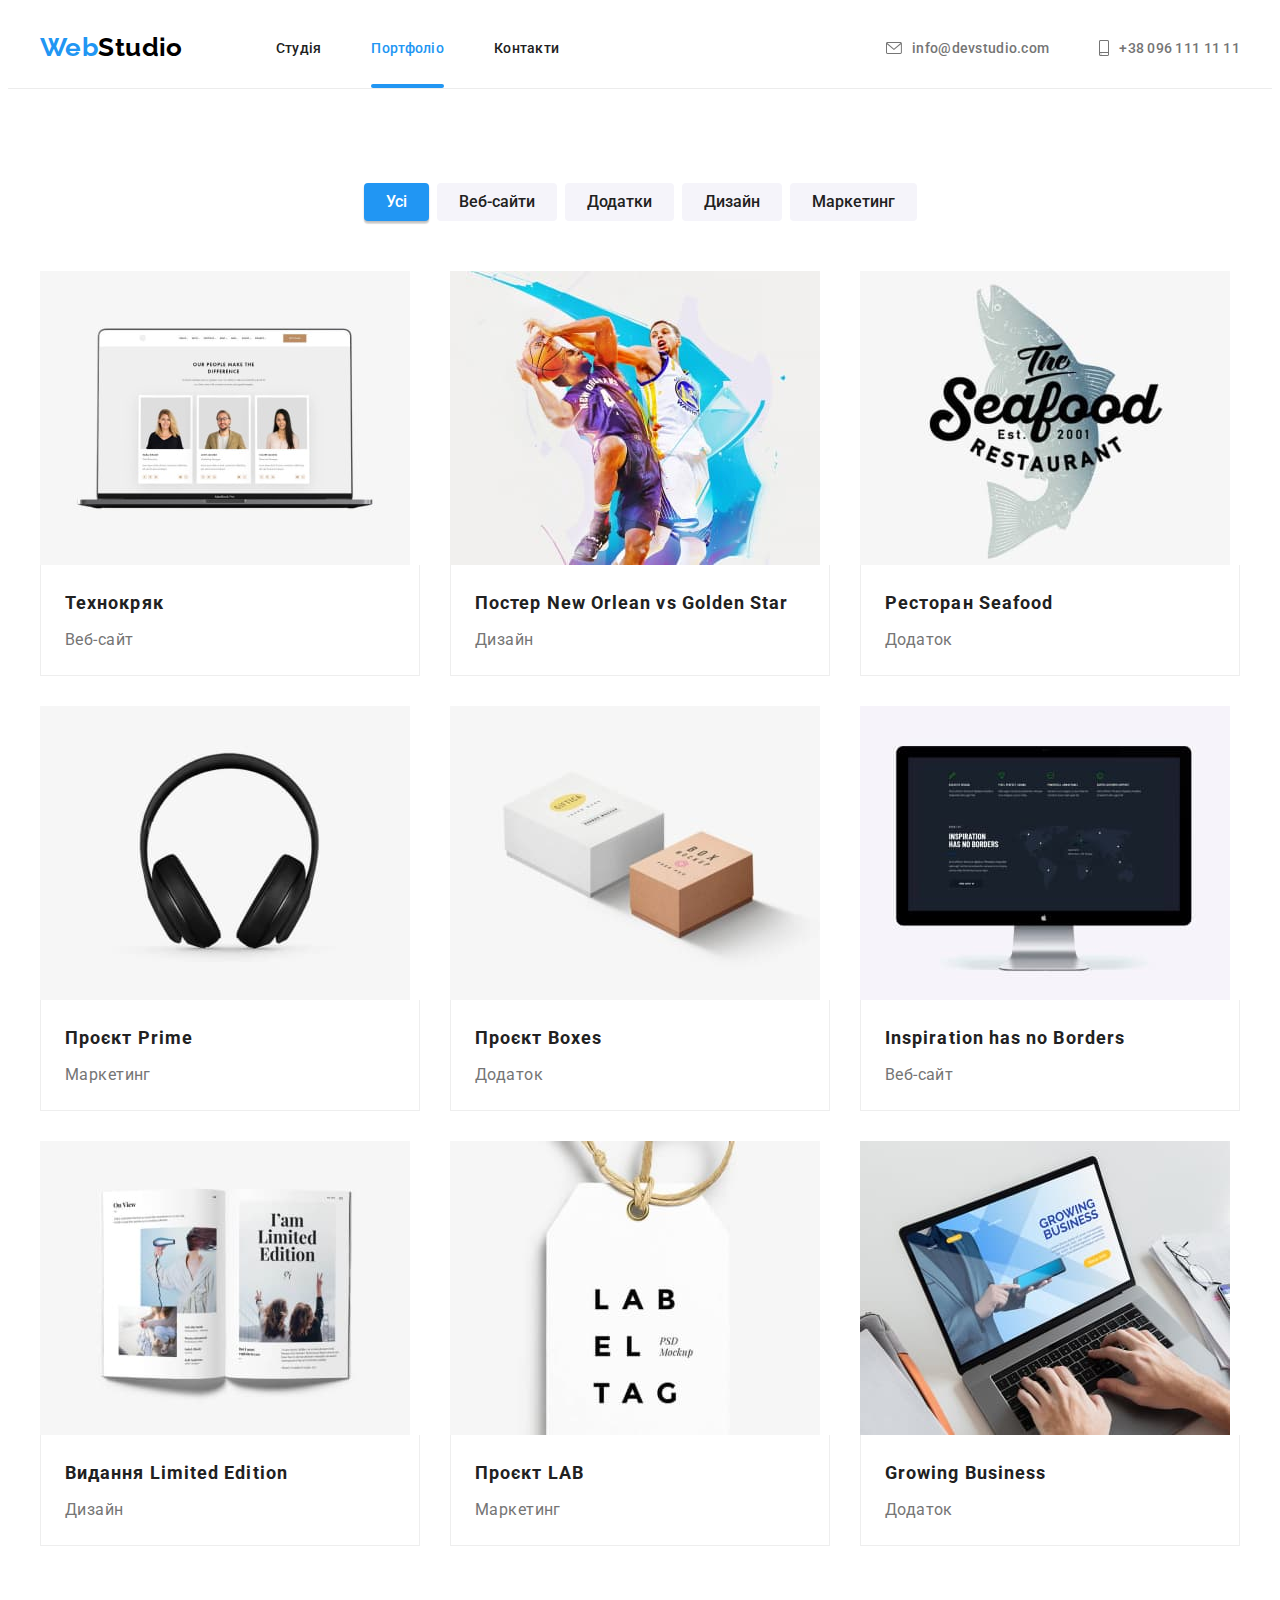
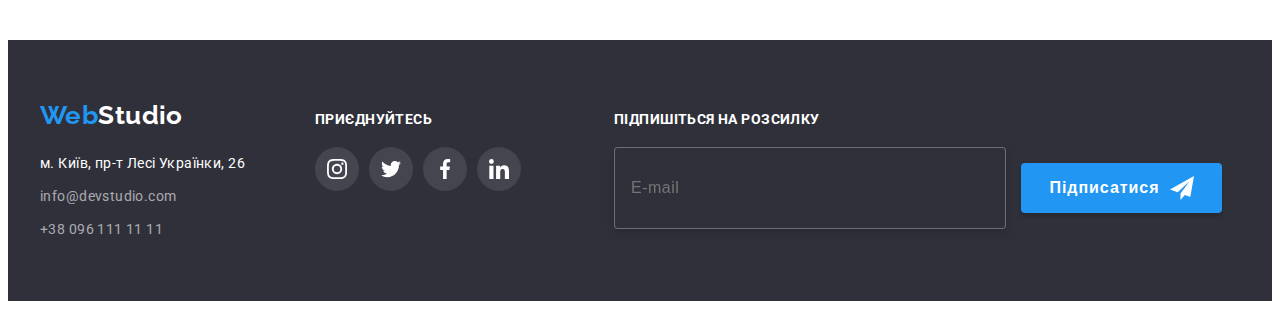
==== portfolio.html @ dcdd9ade "Initial commit" ====
<!DOCTYPE html>
<html lang="uk">
  <head>
    <meta charset="UTF-8" />
    <meta http-equiv="X-UA-Compatible" content="IE=edge" />
    <meta name="viewport" content="width=device-width, initial-scale=1.0" />
    <title>Портфоліо</title>
    <link rel="preconnect" href="https://fonts.googleapis.com" />
    <link rel="preconnect" href="https://fonts.gstatic.com" crossorigin />
    <link
      href="https://fonts.googleapis.com/css2?family=Raleway:wght@700&family=Roboto:wght@400;500;700;900&display=swap"
      rel="stylesheet"
    />
    <link
      rel="stylesheet"
      href="https://cdnjs.cloudflare.com/ajax/libs/modern-normalize/1.1.0/modern-normalize.min.css"
      integrity="sha512-wpPYUAdjBVSE4KJnH1VR1HeZfpl1ub8YT/NKx4PuQ5NmX2tKuGu6U/JRp5y+Y8XG2tV+wKQpNHVUX03MfMFn9Q=="
      crossorigin="anonymous"
      referrerpolicy="no-referrer"
    />
    <link rel="stylesheet" href="./css/styles.css" />
  </head>
  <body>
    <!-- Header -->
    <header class="header">
      <div class="container header-container">
        <nav class="header-nav">
          <a class="logo head-logo link" href="./index.html"
            >Web<span class="logo-part">Studio</span></a
          >
          <ul class="header-nav-list list">
            <li class="header-nav-item">
              <a class="header-nav-link link" href="./index.html">Студія</a>
            </li>
            <li class="header-nav-item">
              <a class="header-nav-link current link" href="./portfolio.html">Портфоліо</a>
            </li>
            <li class="header-nav-item">
              <a class="header-nav-link link" href="./index.html">Контакти</a>
            </li>
          </ul>
        </nav>
        <div class="header-tel">
          <ul class="header-contacts list">
            <li class="header-contacts-item">
              <a class="contact-link link" href="mailto:info@devstudio.com">
                <svg class="header-icon" width="16" height="12">
                  <use href="./images/icons.svg#icon-mail-head"></use>
                </svg>
                info@devstudio.com
              </a>
            </li>
            <li class="header-contacts-item">
              <a class="contact-link link" href="tel:+380961111111">
                <svg class="header-icon" width="10" height="16">
                  <use href="./images/icons.svg#icon-smartphone-head"></use>
                </svg>
                +38 096 111 11 11</a
              >
            </li>
          </ul>
        </div>
      </div>
    </header>
    <!-- MAIN -->
    <main>
      <section class="portfolio section">
        <div class="container">
          <h1 class="visually-hidden">Наші проекти</h1>
          <ul class="portfolio-navi-list list">
            <li class="portfolio-filter-item">
              <button class="portfolio-btn active" type="button">Усі</button>
            </li>
            <li class="portfolio-filter-item">
              <button class="portfolio-btn" type="button">Веб-сайти</button>
            </li>
            <li class="portfolio-filter-item">
              <button class="portfolio-btn" type="button">Додатки</button>
            </li>
            <li class="portfolio-filter-item">
              <button class="portfolio-btn" type="button">Дизайн</button>
            </li>
            <li class="portfolio-filter-item">
              <button class="portfolio-btn" type="button">Маркетинг</button>
            </li>
          </ul>

          <!-- our-projects -->
          <ul class="portfolio-hero-list list">
            <li class="portfolio-item">
              <a class="portfolio-link link" href="">
                <div class="portfolio-overlay">
                  <img src="./images/portfolio1.jpg" alt="Веб-сайт" width="370" height="295" />
                  <p class="portfolio-overlay-text">
                    Ресурс пропонує комплексні пропозиції з різним рівнем функціоналу та сервісів.
                    Все це дозволить відвідувачу отримати вичерпні відомості про компанію чи
                    приватну особу.
                  </p>
                </div>
                <div class="portfolio-item-box">
                  <h2 class="portfolio-title">Технокряк</h2>
                  <p class="portfolio-text">Веб-сайт</p>
                </div>
              </a>
            </li>
            <li class="portfolio-item">
              <a class="portfolio-link link" href="">
                 <div class="portfolio-overlay">
                <img src="./images/portfolio2.jpg" alt="постер" width="370" height="295" />
                <p class="portfolio-overlay-text">
                  Ресурс пропонує комплексні пропозиції з різним рівнем функціоналу та сервісів. Все
                  це дозволить відвідувачу отримати вичерпні відомості про компанію чи приватну
                  особу.
                </p>
                </div>
                <div class="portfolio-item-box">
                  <h2 class="portfolio-title">Постер New Orlean vs Golden Star</h2>
                  <p class="portfolio-text">Дизайн</p>
                </div>
              </a>
            </li>
            <li class="portfolio-item">
              <a class="portfolio-link link" href="">
                 <div class="portfolio-overlay">
                <img
                  src="./images/portfolio3.jpg"
                  alt="логотип-ресторану"
                  width="370"
                  height="295"
                />
                <p class="portfolio-overlay-text">
                  Ресурс пропонує комплексні пропозиції з різним рівнем функціоналу та сервісів. Все
                  це дозволить відвідувачу отримати вичерпні відомості про компанію чи приватну
                  особу.
                </p>
                </div>
                <div class="portfolio-item-box">
                  <h2 class="portfolio-title">Ресторан Seafood</h2>
                  <p class="portfolio-text">Додаток</p>
                </div>
              </a>
            </li>
            <li class="portfolio-item">
              <a class="portfolio-link link" href="">
                 <div class="portfolio-overlay">
                <img src="./images/portfolio4.jpg" alt="навушники" width="370" height="295" />
                <p class="portfolio-overlay-text">
                  Ресурс пропонує комплексні пропозиції з різним рівнем функціоналу та сервісів. Все
                  це дозволить відвідувачу отримати вичерпні відомості про компанію чи приватну
                  особу.
                </p>
                </div>
                <div class="portfolio-item-box">
                  <h2 class="portfolio-title">Проєкт Prime</h2>
                  <p class="portfolio-text">Маркетинг</p>
                </div>
              </a>
            </li>
            <li class="portfolio-item">
              <a class="portfolio-link link" href="">
                 <div class="portfolio-overlay">
                <img src="./images/portfolio5.jpg" alt="коробки" width="370" height="295" />
                <p class="portfolio-overlay-text">
                  Ресурс пропонує комплексні пропозиції з різним рівнем функціоналу та сервісів. Все
                  це дозволить відвідувачу отримати вичерпні відомості про компанію чи приватну
                  особу.
                </p>
                </div>
                <div class="portfolio-item-box">
                  <h2 class="portfolio-title">Проєкт Boxes</h2>
                  <p class="portfolio-text">Додаток</p>
                </div>
              </a>
            </li>
            <li class="portfolio-item">
              <a class="portfolio-link link" href="">
                 <div class="portfolio-overlay">
                <img src="./images/portfolio6.jpg" alt="монітор" width="370" height="295" />
                <p class="portfolio-overlay-text">
                  Ресурс пропонує комплексні пропозиції з різним рівнем функціоналу та сервісів. Все
                  це дозволить відвідувачу отримати вичерпні відомості про компанію чи приватну
                  особу.
                </p>
                </div>
                <div class="portfolio-item-box">
                  <h2 class="portfolio-title">Inspiration has no Borders</h2>
                  <p class="portfolio-text">Веб-сайт</p>
                </div>
              </a>
            </li>
            <li class="portfolio-item">
              <a class="portfolio-link link" href="">
                 <div class="portfolio-overlay">
                <img src="./images/portfolio7.jpg" alt="книга" width="370" height="295" />
                <p class="portfolio-overlay-text">
                  Ресурс пропонує комплексні пропозиції з різним рівнем функціоналу та сервісів. Все
                  це дозволить відвідувачу отримати вичерпні відомості про компанію чи приватну
                  особу.
                </p>
                </div>
                <div class="portfolio-item-box">
                  <h2 class="portfolio-title">Видання Limited Edition</h2>
                  <p class="portfolio-text">Дизайн</p>
                </div>
              </a>
            </li>
            <li class="portfolio-item">
              <a class="portfolio-link link" href="">
                 <div class="portfolio-overlay">
                <img src="./images/portfolio8.jpg" alt="бірка" width="370" height="295" />
                <p class="portfolio-overlay-text">
                  Ресурс пропонує комплексні пропозиції з різним рівнем функціоналу та сервісів. Все
                  це дозволить відвідувачу отримати вичерпні відомості про компанію чи приватну
                  особу.
                </p>
                </div>
                <div class="portfolio-item-box">
                  <h2 class="portfolio-title">Проєкт LAB</h2>
                  <p class="portfolio-text">Маркетинг</p>
                </div>
              </a>
            </li>
            <li class="portfolio-item">
              <a class="portfolio-link link" href="">
                 <div class="portfolio-overlay">
                <img src="./images/portfolio9.jpg" alt="ноутбук" width="370" height="295" />
                <p class="portfolio-overlay-text">
                  Ресурс пропонує комплексні пропозиції з різним рівнем функціоналу та сервісів. Все
                  це дозволить відвідувачу отримати вичерпні відомості про компанію чи приватну
                  особу.
                </p>
                </div>
                <div class="portfolio-item-box">
                  <h2 class="portfolio-title">Growing Business</h2>
                  <p class="portfolio-text">Додаток</p>
                </div>
              </a>
            </li>
          </ul>
        </div>
      </section>
    </main>

    <!-- footer -->
    <footer class="footer">
      <div class="container">
        <div class="conti">
          <div class="footer-contacts-box">
            <a class="logo footer-logo link" href="./index.html"
              >Web<span class="footer-logo-part">Studio</span></a
            >
            <address class="contacts-address">м. Київ, пр-т Лесі Українки, 26</address>
            <ul class="footer-contats-list list">
              <li>
                <a class="footer-contacts-link link" href="mailto:info@devstudio.com"
                  >info@devstudio.com</a
                >
              </li>
              <li>
                <a class="footer-contacts-link link" href="tel:+380961111111">+38 096 111 11 11</a>
              </li>
            </ul>
          </div>
          <div class="footer-social">
            <p class="footer-text">приєднуйтесь</p>
            <ul class="footer-soc-list list">
              <li>
                <a class="soc-link-item" href="">
                  <svg class="soc-link-icon" width="20" height="20">
                    <use href="./images/icons.svg#icon-instagram"></use>
                  </svg>
                </a>
              </li>
              <li>
                <a class="soc-link-item" href="">
                  <svg class="soc-link-icon" width="20" height="20">
                    <use href="./images/icons.svg#icon-twitter"></use>
                  </svg>
                </a>
              </li>
              <li>
                <a class="soc-link-item" href="">
                  <svg class="soc-link-icon" width="20" height="20">
                    <use href="./images/icons.svg#icon-facebook"></use>
                  </svg>
                </a>
              </li>
              <li>
                <a class="soc-link-item" href="">
                  <svg class="soc-link-icon" width="20" height="20">
                    <use href="./images/icons.svg#icon-linkedin"></use>
                  </svg>
                </a>
              </li>
            </ul>
          </div>
           <div>
            <form>
              <p class="footer-input-text">Підпишіться на розсилку</p>
              <label>
                <input type="email" name="email" placeholder="E-mail" class="footer-input" />
              </label>

              <button type="submit" class="footer-input-button">
                Підписатися
                <svg class="footer-icon-btn" width="24" height="24">
                  <use href="./images/icons.svg#icon-send"></use>
                </svg>
              </button>
            </form>
          </div>
        </div>
      </div>
    </footer>
  </body>
</html>
---- css/styles.css ----
:root {
  --accent-color: #2196f3;
  --primary-text-color: #212121;
  --secondary-text-color: #757575;
  --hero-footer-color: #2f303a;
  --background-text-color: #ffffff;
  --svg-primary-color: #afb1b8;
  --background-section-color: #f5f5f5;
  --transition-duration: 250ms;
  --transition-timing-function: cubic-bezier(0.4, 0, 0.2, 1);
}

p,
h1,
h2,
h3 {
  margin: 0;
}

ul {
  margin: 0;
  padding: 0;
}

body {
  font-family: 'Roboto', sans-serif;
  font-size: 14px;
  color: var(--primary-text-color);
  background-color: var(--background-text-color);
  letter-spacing: 0.03em;
}

.link {
  text-decoration: none;
}
.list {
  list-style: none;
}

.container {
  width: 1200px;
  padding-left: 15px;
  padding-right: 15px;
  margin: 0 auto;
}

img {
  display: block;
  max-width: 100%;
  height: auto;
}

.visually-hidden {
  position: absolute;
  white-space: nowrap;
  width: 1px;
  height: 1px;
  overflow: hidden;
  border: 0;
  padding: 0;
  clip: rect(0 0 0 0);
  clip-path: inset(50%);
  margin: -1px;
}

.section {
  padding: 94px 0;
}

/* -----------------------------------HEADER------------------ */

.logo {
  font-family: 'Raleway';
  font-style: normal;
  font-weight: 700;
  font-size: 26px;
  line-height: calc(31 / 26);
  display: inline-block;
}

.head-logo {
  color: var(--accent-color);
  margin-right: 93px;
  padding-top: 24px;
  padding-bottom: 25px;
  display: inline-block;
}

.logo-part {
  color: #000000;
}

.header {
  border-bottom: 1px solid #ececec;
  height: 80px;
}

.header-container,
.header-nav {
  display: flex;
  align-items: center;
}

.header-nav-list {
  display: flex;
}

.header-nav-item:not(:last-child) {
  margin-right: 50px;
}

.header-nav-link {
  font-weight: 500;
  line-height: calc(16 / 14);
  letter-spacing: 0.02em;
  color: var(--primary-text-color);
  display: inline-block;
  padding-top: 32px;
  padding-bottom: 32px;
  position: relative;
  transition: color var(--transition-duration) var(--transition-timing-function);
}

.header-nav-link:hover,
.header-nav-link:focus {
  color: var(--accent-color);
}

.header-nav-link.current {
  color: var(--accent-color);
}

.header-nav-link::after {
  content: '';
  display: block;
  width: 100%;
  height: 4px;
  background: #2196f3;
  border-radius: 2px;
  left: 0;
  bottom: 0;
  position: absolute;
  opacity: 0;
}

.header-nav-link:hover::after,
.header-nav-link:focus::after {
  content: '';
  width: 100%;
  height: 4px;
  background-color: var(--accent-color);
  border-radius: 2px;
  left: 0;
  bottom: 0;
  position: absolute;
}

.header-nav-link.current::after {
  opacity: 1;
}

.header-tel {
  margin-left: auto;
}

.header-contacts {
  display: flex;
  gap: 50px;
}

.contact-link {
  font-weight: 500;
  line-height: calc(16 / 14);
  letter-spacing: 0.02em;
  color: var(--secondary-text-color);
  display: flex;
  align-items: center;
  padding-top: 32px;
  padding-bottom: 32px;
  transition: color var(--transition-duration) var(--transition-timing-function);
}

.contact-link:hover,
.contact-link:focus {
  color: var(--accent-color);
}

.header-icon {
  margin-right: 10px;
  fill: currentColor;
}

.header-icon:hover,
.header-icon:focus {
  fill: var(--accent-color);
}

/* -----------------MAIN-------------------------------------- */

.hero {
  background-color: var(--hero-footer-color);
  padding: 200px 0;
  text-align: center;
  max-width: 1600px;
  height: 600px;
  background-image: linear-gradient(rgba(47, 48, 58, 0.4), rgba(47, 48, 58, 0.4)),
    url(../images/hero.jpg);
  background-size: cover;
  background-position: center;
  background-repeat: no-repeat;
  margin: 0 auto;
}
.hero-title {
  font-weight: 900;
  font-size: 44px;
  line-height: calc(60 / 44);

  letter-spacing: 0.06em;
  text-transform: uppercase;
  color: var(--background-text-color);
  max-width: 696px;
  margin: 0 auto 30px;
}

.hero-btn {
  font-family: 'Roboto';
  font-style: normal;
  font-weight: 700;
  font-size: 16px;
  line-height: calc(30 / 16);
  letter-spacing: 0.06em;
  color: var(--background-text-color);
  background: var(--accent-color);
  cursor: pointer;
  margin: 0 auto;
  display: block;
  box-shadow: 0px 4px 4px rgba(0, 0, 0, 0.15);
  border-radius: 4px;
  min-width: 216px;
  height: 50px;
  border: none;
}

/* section 2 */
.values {
  border-color: var(--background-text-color);
}

.values-list {
  display: flex;
}

.values-item:not(:last-child) {
  margin-right: 30px;
}

.icon-container {
  width: 270px;
  height: 120px;
  background: #f5f4fa;
  border-radius: 4px;
  gap: 30px;
  margin-bottom: 30px;
  align-items: center;
  justify-content: center;
  display: flex;
}

.values-icon {
  align-items: center;
  justify-content: center;
}

.values-title {
  font-size: 14px;
  line-height: calc(16 / 14);
  text-transform: uppercase;
  margin-bottom: 10px;
}

.values-text {
  line-height: calc(24 / 14);
  color: var(--secondary-text-color);
  min-width: 270px;
}

/* what-we-do--------------- */
.gallery {
  padding-top: 0;
  background-color: var(--background-text-color);
}

.section-title {
  font-size: 36px;
  line-height: calc(42 / 36);
  margin-bottom: 50px;
  text-align: center;
}
.gallery-list {
  display: flex;
}

.gallery-item:not(:last-child) {
  margin-right: 30px;
}

.gallery-item {
  width: calc(100%-60px) / 3;
  position: relative;
}

.gallery-bottom-text {
  width: 370px;
  height: 70px;
  bottom: 0;
  left: 0;
  color: var(--background-text-color);
  line-height: calc(16 / 14);
  font-weight: 700;
  text-align: center;
  text-transform: uppercase;
  background-color: rgba(47, 48, 58, 0.8);
  padding-top: 27px;
  padding-bottom: 27px;
  position: absolute;
}

/* <!-- our team --> */
.team {
  background: #f5f4fa;
}

.team-list {
  display: flex;
}

.team-item:not(:last-child) {
  margin-right: 30px;
}

.team-item {
  width: calc((100%-90px) / 4);
  box-shadow: 0px 1px 3px rgba(0, 0, 0, 0.12), 0px 1px 1px rgba(0, 0, 0, 0.14),
    0px 2px 1px rgba(0, 0, 0, 0.2);

  border-radius: 0px 0px 4px 4px;
}

.team-section {
  padding: 30px 0;
  background: #ffffff;
  border-radius: 0px 0px 4px 4px;
  text-align: center;
}

.team-title-name {
  font-weight: 500;
  font-size: 16px;
  line-height: calc(19 / 16);
  margin-bottom: 10px;
}

.team-bottom-text {
  font-size: 16px;
  line-height: calc(19 / 16);
  color: var(--secondary-text-color);
  margin-bottom: 16px;
}

.team-soc-list {
  display: flex;
  justify-content: center;
  gap: 10px;
}

.team-soc-link {
  width: 44px;
  height: 44px;
  border-radius: 50%;
  background-color: var(--background-text-color);
  display: flex;
  align-items: center;
  justify-content: center;
  transition: background-color var(--transition-duration) var(--transition-timing-function),
  fill var(--transition-duration) var(--transition-timing-function);
  
}

.team-soc-icon {
  fill: var(--svg-primary-color);
  
}

.team-soc-link:hover,
.team-soc-link:focus {
  background-color: var(--accent-color);
}

.team-soc-link:hover .team-soc-icon,
.team-soc-link:focus .team-soc-icon {
  fill: var(--background-text-color);
}

/* постійні клієнти */

.customer {
  background-color: var(--background-text-color);
}

.customer-title {
  font-size: 36px;
  line-height: calc(42 / 36);
  text-align: center;
  color: var(--primary-text-color);
  margin-bottom: 50px;
}
.customer-list {
  display: flex;
  gap: 30px;
}

.customer-link {
  width: 170px;
  height: 92px;
  border: 1px solid var(--svg-primary-color);
  border-radius: 4px;
  display: flex;
  align-items: center;
  justify-content: center;
  transition: border-color var(--transition-duration) var(--transition-timing-function);
}

.customer-icon {
  fill: var(--svg-primary-color);
  height: 60px;
  transition: fill var(--transition-duration) var(--transition-timing-function);
}

.customer-link:hover,
.customer-link:focus {
  border-color: var(--accent-color);
}

.customer-link:hover .customer-icon,
.customer-link:focus .customer-icon {
  fill: var(--accent-color);
}

/* -----------------FOOTER-------------------------------------- */
.conti {
  display: flex;
  align-items: baseline;
}

.footer {
  background: var(--hero-footer-color);
  padding: 60px 0;
}

.footer-contacts-box {
  margin-right: 70px;
}

.footer-logo {
  display: inline-block;
  margin-bottom: 20px;
  color: var(--accent-color);
}

.footer-logo-part {
  color: var(--background-text-color);
}

.contacts-address {
  font-size: 14px;
  font-style: normal;
  line-height: calc(24 / 14);
  color: var(--background-text-color);
  margin-bottom: 9px;
}

.footer-contats-list li:not(:last-child) {
  margin-bottom: 9px;
}

.footer-contacts-link {
  line-height: calc(24 / 14);
  color: rgba(255, 255, 255, 0.6);
  transition: color var(--transition-duration) var(--transition-timing-function);
}

.footer-contacts-link:hover,
.footer-contacts-link:focus {
  color: var(--accent-color);
}

.footer-social {
  margin-right: 93px;
}

.footer-text {
  display: inline-block;
  font-weight: 700;
  font-size: 14px;
  line-height: calc(16 / 14);
  text-transform: uppercase;
  color: var(--background-text-color);
  margin-bottom: 20px;
  color: var(--background-text-color);
}

.footer-soc-list {
  display: flex;
  gap: 10px;
}

.soc-link-item {
  width: 44px;
  height: 44px;
  border-radius: 50%;
  background-color: rgba(255, 255, 255, 0.1);
  display: flex;
  align-items: center;
  justify-content: center;
  transition: background-color var(--transition-duration) var(--transition-timing-function);
}

.soc-link-icon {
  fill: var(--background-text-color);
}

.soc-link-item:hover,
.soc-link-item:focus {
  background-color: var(--accent-color);
}

.soc-link-item:hover .soc-link-icon,
.soc-link-item:focus .soc-link-icon {
  fill: var(--background-text-color);
}

.footer-input-text {
  font-weight: 700;
  line-height: calc(16 / 14);
  text-transform: uppercase;
  color: var(--background-text-color);
  margin-bottom: 20px;
}

.footer-input {
  border: 1px solid rgba(255, 255, 255, 0.3);
  border-radius: 4px;
  min-width: 358px;
  height: 50px;
  color: rgba(255, 255, 255, 0.6);
  background-color: #2f303a;
  font-weight: 400;
  font-size: 16px;
  line-height: 1.25;
  letter-spacing: 0.03em;
  filter: drop-shadow(0px 4px 4px rgba(0, 0, 0, 0.15));
  border-radius: 4px;
  outline: transparent;
  padding: 15px 16px; 
}

.footer-input-button {
  box-shadow: 0px 4px 4px rgba(0, 0, 0, 0.15);
  border-radius: 4px;
  border: none;
  display: block;
  background-color: var(--accent-color);
  color: var(--background-text-color);
  align-items: center;
  text-align: center;
  letter-spacing: 0.06em;
  font-weight: 700;
  font-size: 16px;
  line-height: 1.88;
  padding: 13px 28px;
  min-width: 200px;
  height: 50px;
  margin-left: 12px;
  display: inline-flex;
  justify-content: center;
  gap: 10px;
  cursor: pointer;
}
/* ________________________PORTFOLIO_________________________________ */

.portfolio-navi-list {
  display: flex;
  justify-content: center;
  gap: 8px;
  margin-bottom: 50px;
}

.portfolio-btn {
  font-family: 'Roboto';
  font-style: normal;
  font-weight: 500;
  font-size: 16px;
  line-height: calc(26 / 16);
  color: var(--primary-text-color);
  border-radius: 4px;
  border: transparent;
  padding: 6px 22px;
  background: #f5f4fa;
  cursor: pointer;
  transition: color var(--transition-duration) var(--transition-timing-function),
    background-color var(--transition-duration) var(--transition-timing-function),
    box-shadow var(--transition-duration) var(--transition-timing-function);
}

.portfolio-btn:hover,
.portfolio-btn:focus,
.portfolio-btn.active {
  color: var(--background-text-color);
  background-color: var(--accent-color);
  box-shadow: 0px 3px 1px rgba(0, 0, 0, 0.1), 0px 1px 2px rgba(0, 0, 0, 0.08),
    0px 2px 2px rgba(0, 0, 0, 0.12);
}

.portfolio-hero-list {
  display: flex;
  flex-wrap: wrap;
  gap: 30px;
}

.portfolio-item {
  width: calc((100% - 60px) / 3);
  transition: box-shadow var(--transition-duration) var(--transition-timing-function);
}

.portfolio-item:hover,
.portfolio-item:focus {
  box-shadow: 0px 1px 1px rgba(0, 0, 0, 0.12), 0px 4px 4px rgba(0, 0, 0, 0.06),
    1px 4px 6px rgba(0, 0, 0, 0.16);
}

.portfolio-item:last-child {
  margin-right: 0;
}

.portfolio-link {
  display: block;
}

.portfolio-link:hover .portfolio-overlay-text,
.portfolio-link:focus .portfolio-overlay-text {
  transform: translateY(0);
}

.portfolio-overlay {
  position: relative;
  overflow: hidden;
}

.portfolio-overlay-text {
  font-size: 18px;
  line-height: 1.56;
  color: var(--background-text-color);
  background-color: rgba(33, 150, 243, 0.9);
  padding: 63px 24px;
  position: absolute;
  top: 0;
  left: 0;
  height: 100%;
  transform: translateY(100%);
  transition: transform var(--transition-duration) var(--transition-timing-function);
  overflow: auto;
}

.portfolio-item-box {
  padding: 20px 24px;
  border: 1px solid #eeeeee;
  border-top: none;
}

.portfolio-title {
  font-size: 18px;
  line-height: calc(36 / 18);
  letter-spacing: 0.06em;
  color: var(--primary-text-color);
  margin-bottom: 4px;
}
.portfolio-text {
  font-size: 16px;
  line-height: calc(30 / 16);
  color: var(--secondary-text-color);
}

/* Modal */
.backdrop {
  position: fixed;
  top: 0;
  width: 100%;
  height: 100%;
  background-color: rgba(0, 0, 0, 0.2);
  transition: opacity var(--transition-duration) var(--transition-timing-function),
    visibility var(--transition-duration) var(--transition-timing-function);
}

.modal {
  width: 528px;
  min-height: 581px;
  background-color: var(--background-text-color);
  box-shadow: 0px 1px 3px rgba(0, 0, 0, 0.12), 0px 1px 1px rgba(0, 0, 0, 0.14),
    0px 2px 1px rgba(0, 0, 0, 0.2);
  border-radius: 4px;
  position: absolute;
  top: 50%;
  left: 50%;
  transform: translate(-50%, -50%);
  padding: 40px;
}


.modal-btn {
  width: 30px;
  height: 30px;
  border: 1px solid rgba(0, 0, 0, 0.1);
  background-color: var(--background-text-color);
  border-radius: 50%;
  position: absolute;
  top: 8px;
  right: 8px;
  display: flex;
  justify-content: center;
  align-items: center;
  cursor: pointer;
  transition: fill var(--transition-duration) var(--transition-timing-function);
}

.modal-btn:hover,
.modal-btn:focus {
  fill: var(--accent-color);
}

.is-hidden {
  opacity: 0;
  visibility: hidden;
  pointer-events: none;
}

.modal-title {
 text-align: center;
   font-size: 20px;
  line-height: calc(23 / 20);
  text-align: center;
  color: var(--primary-text-color);
  margin-bottom: 12px;
}

.modal-field {
  margin-bottom: 10px;
}
.modal-field:nth-child(4) {
  margin-bottom: 20px;
}

.label-name {
  font-weight: 400;
font-size: 12px;
line-height: calc(14/12);
letter-spacing: 0.01em;
color: var(--secondary-text-color);
margin-bottom: 5px;
display: inline-block;
}

.input-wrap {
  position: relative;
}

.modal-input {
  width: 100%;
  height: 40px;
  border: 1px solid rgba(33, 33, 33, 0.2);
border-radius: 4px;
display: inline-block;
outline: transparent;
cursor: pointer;
padding: 12px 12px 12px 42px;
transition: border-color var(--transition-duration) var(--transition-timing-function);
}

.modal-input:focus{
  border-color: var(--accent-color);
}

.modal-input:focus + .input-icon {
  fill: var(--accent-color);
}

.input-icon {
  position: absolute;
  top: 50%;
  transform: translateY(-50%);
  left: 15px;
  transition: fill var(--transition-duration) var(--transition-timing-function);
}

.form-comment {
  width: 100%;
  height: 120px;
  resize: none;
  border: 1px solid rgba(33, 33, 33, 0.2);
border-radius: 4px;
outline: transparent;
padding: 16px 12px;
cursor: pointer;
transition: border-color var(--transition-duration) var(--transition-timing-function);
}

.form-comment:focus {
  border-color: var(--accent-color);
}

.modal-checkbox {
  margin-bottom: 30px;
}

.checkbox-text {
line-height: 1.71;
align-items: center;
display: flex;
cursor: pointer;
padding-left: 12px;
}

.checkbox-text span {
  width: 16px;
  height: 15px;
  border: 2px solid #111319;
  border-radius: 2px;
  margin-right: 8px;
  display: flex;
  align-items: center;
  justify-content: center;
  fill: transparent;
transition: fill var(--transition-duration) var(--transition-timing-function),
background-color var(--transition-duration) var(--transition-timing-function);
}

.input-check:checked + .checkbox-text span {
  background-color: var(--accent-color);
  fill: var(--background-text-color);
  border-color: transparent;
}

.policy-text  { 
font-size: 14px;
line-height: 1.71;
color: var(--secondary-text-color);
margin-left: 8px;
}

.policy-link {
  font-size: 14px;
line-height: 1.71;
  color: var(--accent-color);

}

.modal-send-btn {
  border: none;
  background-color: var(--accent-color);
  box-shadow:  0px 4px 4px rgba(0, 0, 0, 0.15);
  border-radius: 4px;
  display: block;
  min-width: 200px;
  height: 50px;
  padding: 10px 52px;
  font-weight: 700;
  font-size: 16px;
  line-height: 1.88;
  align-items: center;
  text-align: center;
  letter-spacing: 0.06em;
  color: var(--background-text-color);
  margin: 0 auto;
  cursor: pointer;
  transition: background-color var(--transition-duration) var(--transition-timing-function);
} 

.modal-send-btn:hover, 
.modal-send-btn:focus {
background-color: #188CE8;
}
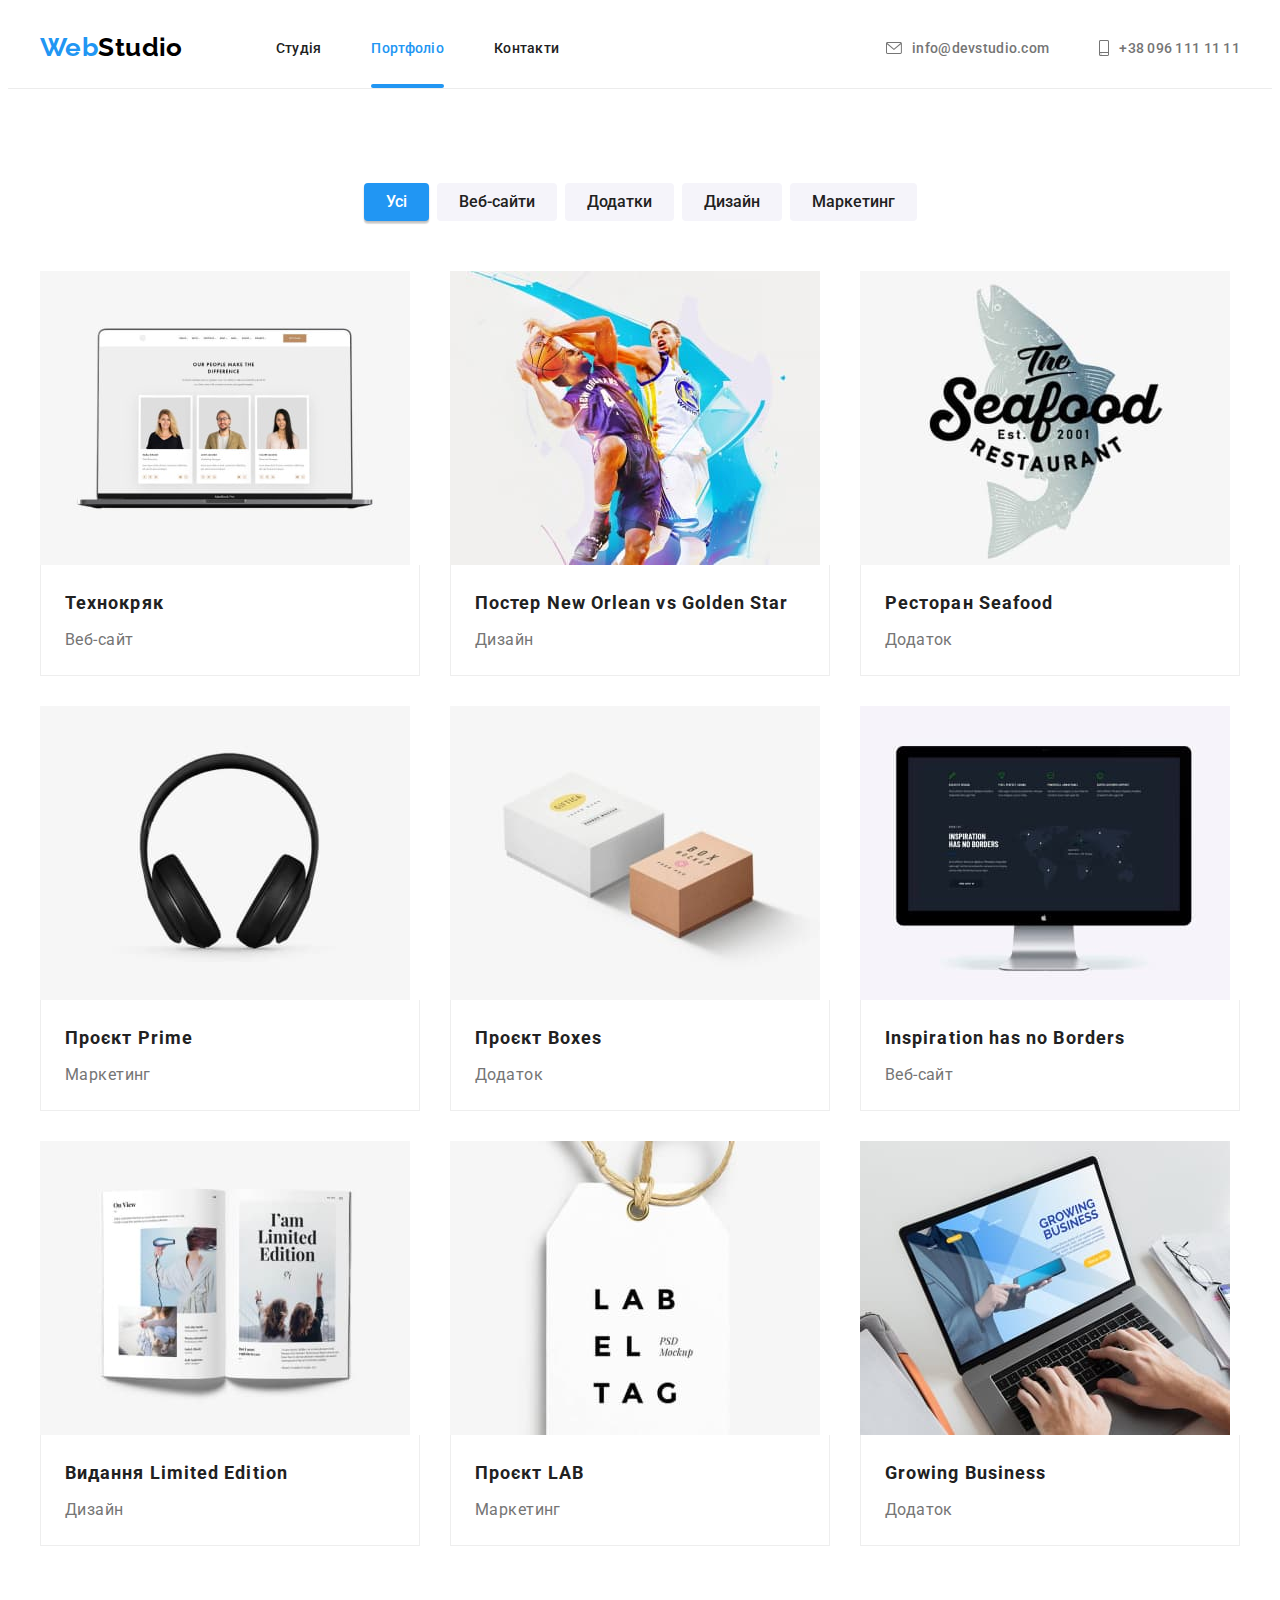
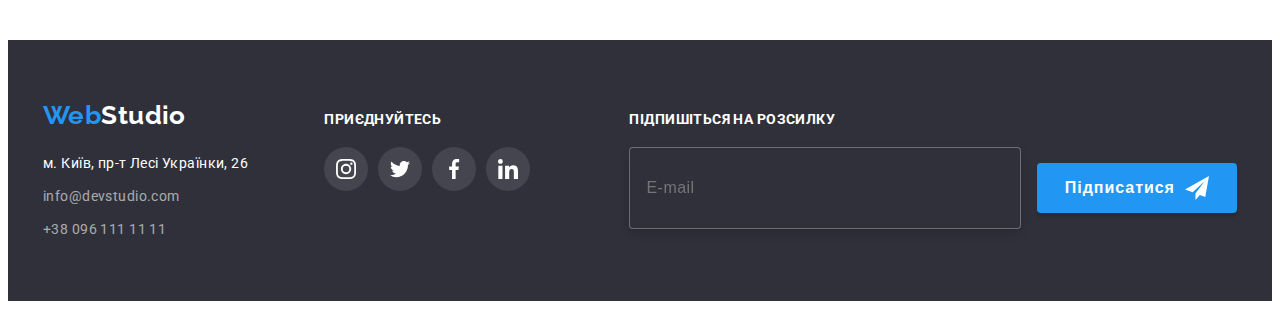
==== commit daefaaa6: "create sass" ====
--- a/portfolio.html
+++ b/portfolio.html
@@ -19,14 +19,15 @@
       referrerpolicy="no-referrer"
     />
     <link rel="stylesheet" href="./css/styles.css" />
+     <link rel="stylesheet" href="./css/main.min.css" />
   </head>
   <body>
     <!-- Header -->
     <header class="header">
       <div class="container header-container">
         <nav class="header-nav">
-          <a class="logo head-logo link" href="./index.html"
-            >Web<span class="logo-part">Studio</span></a
+          <a class="logo header-logo link" href="./index.html"
+            >Web<span class="header-logo-part">Studio</span></a
           >
           <ul class="header-nav-list list">
             <li class="header-nav-item">
@@ -43,7 +44,7 @@
         <div class="header-tel">
           <ul class="header-contacts list">
             <li class="header-contacts-item">
-              <a class="contact-link link" href="mailto:info@devstudio.com">
+              <a class="header-contact-link link" href="mailto:info@devstudio.com">
                 <svg class="header-icon" width="16" height="12">
                   <use href="./images/icons.svg#icon-mail-head"></use>
                 </svg>
@@ -51,7 +52,7 @@
               </a>
             </li>
             <li class="header-contacts-item">
-              <a class="contact-link link" href="tel:+380961111111">
+              <a class="header-contact-link link" href="tel:+380961111111">
                 <svg class="header-icon" width="10" height="16">
                   <use href="./images/icons.svg#icon-smartphone-head"></use>
                 </svg>
@@ -67,7 +68,7 @@
       <section class="portfolio section">
         <div class="container">
           <h1 class="visually-hidden">Наші проекти</h1>
-          <ul class="portfolio-navi-list list">
+          <ul class="portfolio-navigation-list list">
             <li class="portfolio-filter-item">
               <button class="portfolio-btn active" type="button">Усі</button>
             </li>
@@ -87,7 +88,7 @@
 
           <!-- our-projects -->
           <ul class="portfolio-hero-list list">
-            <li class="portfolio-item">
+            <li class="portfolio-hero-item">
               <a class="portfolio-link link" href="">
                 <div class="portfolio-overlay">
                   <img src="./images/portfolio1.jpg" alt="Веб-сайт" width="370" height="295" />
@@ -103,7 +104,7 @@
                 </div>
               </a>
             </li>
-            <li class="portfolio-item">
+            <li class="portfolio-hero-item">
               <a class="portfolio-link link" href="">
                  <div class="portfolio-overlay">
                 <img src="./images/portfolio2.jpg" alt="постер" width="370" height="295" />
@@ -119,7 +120,7 @@
                 </div>
               </a>
             </li>
-            <li class="portfolio-item">
+            <li class="portfolio-hero-item">
               <a class="portfolio-link link" href="">
                  <div class="portfolio-overlay">
                 <img
@@ -140,7 +141,7 @@
                 </div>
               </a>
             </li>
-            <li class="portfolio-item">
+            <li class="portfolio-hero-item">
               <a class="portfolio-link link" href="">
                  <div class="portfolio-overlay">
                 <img src="./images/portfolio4.jpg" alt="навушники" width="370" height="295" />
@@ -156,7 +157,7 @@
                 </div>
               </a>
             </li>
-            <li class="portfolio-item">
+            <li class="portfolio-hero-item">
               <a class="portfolio-link link" href="">
                  <div class="portfolio-overlay">
                 <img src="./images/portfolio5.jpg" alt="коробки" width="370" height="295" />
@@ -172,7 +173,7 @@
                 </div>
               </a>
             </li>
-            <li class="portfolio-item">
+            <li class="portfolio-hero-item">
               <a class="portfolio-link link" href="">
                  <div class="portfolio-overlay">
                 <img src="./images/portfolio6.jpg" alt="монітор" width="370" height="295" />
@@ -188,7 +189,7 @@
                 </div>
               </a>
             </li>
-            <li class="portfolio-item">
+            <li class="portfolio-hero-item">
               <a class="portfolio-link link" href="">
                  <div class="portfolio-overlay">
                 <img src="./images/portfolio7.jpg" alt="книга" width="370" height="295" />
@@ -204,7 +205,7 @@
                 </div>
               </a>
             </li>
-            <li class="portfolio-item">
+            <li class="portfolio-hero-item">
               <a class="portfolio-link link" href="">
                  <div class="portfolio-overlay">
                 <img src="./images/portfolio8.jpg" alt="бірка" width="370" height="295" />
@@ -220,7 +221,7 @@
                 </div>
               </a>
             </li>
-            <li class="portfolio-item">
+            <li class="portfolio-hero-item">
               <a class="portfolio-link link" href="">
                  <div class="portfolio-overlay">
                 <img src="./images/portfolio9.jpg" alt="ноутбук" width="370" height="295" />
@@ -244,12 +245,12 @@
     <!-- footer -->
     <footer class="footer">
       <div class="container">
-        <div class="conti">
+        <div class="footer-wrap">
           <div class="footer-contacts-box">
             <a class="logo footer-logo link" href="./index.html"
               >Web<span class="footer-logo-part">Studio</span></a
             >
-            <address class="contacts-address">м. Київ, пр-т Лесі Українки, 26</address>
+            <address class="footer-contacts-address">м. Київ, пр-т Лесі Українки, 26</address>
             <ul class="footer-contats-list list">
               <li>
                 <a class="footer-contacts-link link" href="mailto:info@devstudio.com"
@@ -262,40 +263,41 @@
             </ul>
           </div>
           <div class="footer-social">
-            <p class="footer-text">приєднуйтесь</p>
-            <ul class="footer-soc-list list">
-              <li>
-                <a class="soc-link-item" href="">
-                  <svg class="soc-link-icon" width="20" height="20">
+            <p class="footer-social-text">приєднуйтесь</p>
+            <ul class="footer-social-list list">
+              <li>
+                <a class="footer-social-link" href="">
+                  <svg class="footer-social-icon" width="20" height="20">
                     <use href="./images/icons.svg#icon-instagram"></use>
                   </svg>
                 </a>
               </li>
               <li>
-                <a class="soc-link-item" href="">
-                  <svg class="soc-link-icon" width="20" height="20">
+                <a class="footer-social-link" href="">
+                  <svg class="footer-social-icon" width="20" height="20">
                     <use href="./images/icons.svg#icon-twitter"></use>
                   </svg>
                 </a>
               </li>
               <li>
-                <a class="soc-link-item" href="">
-                  <svg class="soc-link-icon" width="20" height="20">
+                <a class="footer-social-link" href="">
+                  <svg class="footer-social-icon" width="20" height="20">
                     <use href="./images/icons.svg#icon-facebook"></use>
                   </svg>
                 </a>
               </li>
               <li>
-                <a class="soc-link-item" href="">
-                  <svg class="soc-link-icon" width="20" height="20">
+                <a class="footer-social-link" href="">
+                  <svg class="footer-social-icon" width="20" height="20">
                     <use href="./images/icons.svg#icon-linkedin"></use>
                   </svg>
                 </a>
               </li>
             </ul>
           </div>
-           <div>
-            <form>
+
+          <div>
+            <form action="javascript:void(0);">
               <p class="footer-input-text">Підпишіться на розсилку</p>
               <label>
                 <input type="email" name="email" placeholder="E-mail" class="footer-input" />
--- a/css/styles.css
+++ b/css/styles.css
@@ -1,890 +1,49 @@
-:root {
-  --accent-color: #2196f3;
-  --primary-text-color: #212121;
-  --secondary-text-color: #757575;
-  --hero-footer-color: #2f303a;
-  --background-text-color: #ffffff;
-  --svg-primary-color: #afb1b8;
-  --background-section-color: #f5f5f5;
-  --transition-duration: 250ms;
-  --transition-timing-function: cubic-bezier(0.4, 0, 0.2, 1);
-}
 
-p,
-h1,
-h2,
-h3 {
-  margin: 0;
-}
 
-ul {
-  margin: 0;
-  padding: 0;
-}
 
-body {
-  font-family: 'Roboto', sans-serif;
-  font-size: 14px;
-  color: var(--primary-text-color);
-  background-color: var(--background-text-color);
-  letter-spacing: 0.03em;
-}
 
-.link {
-  text-decoration: none;
-}
-.list {
-  list-style: none;
-}
 
-.container {
-  width: 1200px;
-  padding-left: 15px;
-  padding-right: 15px;
-  margin: 0 auto;
-}
 
-img {
-  display: block;
-  max-width: 100%;
-  height: auto;
-}
 
-.visually-hidden {
-  position: absolute;
-  white-space: nowrap;
-  width: 1px;
-  height: 1px;
-  overflow: hidden;
-  border: 0;
-  padding: 0;
-  clip: rect(0 0 0 0);
-  clip-path: inset(50%);
-  margin: -1px;
-}
 
-.section {
-  padding: 94px 0;
-}
+
+
+
 
 /* -----------------------------------HEADER------------------ */
 
-.logo {
-  font-family: 'Raleway';
-  font-style: normal;
-  font-weight: 700;
-  font-size: 26px;
-  line-height: calc(31 / 26);
-  display: inline-block;
-}
 
-.head-logo {
-  color: var(--accent-color);
-  margin-right: 93px;
-  padding-top: 24px;
-  padding-bottom: 25px;
-  display: inline-block;
-}
 
-.logo-part {
-  color: #000000;
-}
-
-.header {
-  border-bottom: 1px solid #ececec;
-  height: 80px;
-}
-
-.header-container,
-.header-nav {
-  display: flex;
-  align-items: center;
-}
-
-.header-nav-list {
-  display: flex;
-}
-
-.header-nav-item:not(:last-child) {
-  margin-right: 50px;
-}
-
-.header-nav-link {
-  font-weight: 500;
-  line-height: calc(16 / 14);
-  letter-spacing: 0.02em;
-  color: var(--primary-text-color);
-  display: inline-block;
-  padding-top: 32px;
-  padding-bottom: 32px;
-  position: relative;
-  transition: color var(--transition-duration) var(--transition-timing-function);
-}
-
-.header-nav-link:hover,
-.header-nav-link:focus {
-  color: var(--accent-color);
-}
-
-.header-nav-link.current {
-  color: var(--accent-color);
-}
-
-.header-nav-link::after {
-  content: '';
-  display: block;
-  width: 100%;
-  height: 4px;
-  background: #2196f3;
-  border-radius: 2px;
-  left: 0;
-  bottom: 0;
-  position: absolute;
-  opacity: 0;
-}
-
-.header-nav-link:hover::after,
-.header-nav-link:focus::after {
-  content: '';
-  width: 100%;
-  height: 4px;
-  background-color: var(--accent-color);
-  border-radius: 2px;
-  left: 0;
-  bottom: 0;
-  position: absolute;
-}
-
-.header-nav-link.current::after {
-  opacity: 1;
-}
-
-.header-tel {
-  margin-left: auto;
-}
-
-.header-contacts {
-  display: flex;
-  gap: 50px;
-}
-
-.contact-link {
-  font-weight: 500;
-  line-height: calc(16 / 14);
-  letter-spacing: 0.02em;
-  color: var(--secondary-text-color);
-  display: flex;
-  align-items: center;
-  padding-top: 32px;
-  padding-bottom: 32px;
-  transition: color var(--transition-duration) var(--transition-timing-function);
-}
-
-.contact-link:hover,
-.contact-link:focus {
-  color: var(--accent-color);
-}
-
-.header-icon {
-  margin-right: 10px;
-  fill: currentColor;
-}
-
-.header-icon:hover,
-.header-icon:focus {
-  fill: var(--accent-color);
-}
 
 /* -----------------MAIN-------------------------------------- */
 
-.hero {
-  background-color: var(--hero-footer-color);
-  padding: 200px 0;
-  text-align: center;
-  max-width: 1600px;
-  height: 600px;
-  background-image: linear-gradient(rgba(47, 48, 58, 0.4), rgba(47, 48, 58, 0.4)),
-    url(../images/hero.jpg);
-  background-size: cover;
-  background-position: center;
-  background-repeat: no-repeat;
-  margin: 0 auto;
-}
-.hero-title {
-  font-weight: 900;
-  font-size: 44px;
-  line-height: calc(60 / 44);
 
-  letter-spacing: 0.06em;
-  text-transform: uppercase;
-  color: var(--background-text-color);
-  max-width: 696px;
-  margin: 0 auto 30px;
-}
-
-.hero-btn {
-  font-family: 'Roboto';
-  font-style: normal;
-  font-weight: 700;
-  font-size: 16px;
-  line-height: calc(30 / 16);
-  letter-spacing: 0.06em;
-  color: var(--background-text-color);
-  background: var(--accent-color);
-  cursor: pointer;
-  margin: 0 auto;
-  display: block;
-  box-shadow: 0px 4px 4px rgba(0, 0, 0, 0.15);
-  border-radius: 4px;
-  min-width: 216px;
-  height: 50px;
-  border: none;
-}
-
-/* section 2 */
-.values {
-  border-color: var(--background-text-color);
-}
-
-.values-list {
-  display: flex;
-}
-
-.values-item:not(:last-child) {
-  margin-right: 30px;
-}
-
-.icon-container {
-  width: 270px;
-  height: 120px;
-  background: #f5f4fa;
-  border-radius: 4px;
-  gap: 30px;
-  margin-bottom: 30px;
-  align-items: center;
-  justify-content: center;
-  display: flex;
-}
-
-.values-icon {
-  align-items: center;
-  justify-content: center;
-}
-
-.values-title {
-  font-size: 14px;
-  line-height: calc(16 / 14);
-  text-transform: uppercase;
-  margin-bottom: 10px;
-}
-
-.values-text {
-  line-height: calc(24 / 14);
-  color: var(--secondary-text-color);
-  min-width: 270px;
-}
+/* Values*/
 
 /* what-we-do--------------- */
-.gallery {
-  padding-top: 0;
-  background-color: var(--background-text-color);
-}
 
-.section-title {
-  font-size: 36px;
-  line-height: calc(42 / 36);
-  margin-bottom: 50px;
-  text-align: center;
-}
-.gallery-list {
-  display: flex;
-}
-
-.gallery-item:not(:last-child) {
-  margin-right: 30px;
-}
-
-.gallery-item {
-  width: calc(100%-60px) / 3;
-  position: relative;
-}
-
-.gallery-bottom-text {
-  width: 370px;
-  height: 70px;
-  bottom: 0;
-  left: 0;
-  color: var(--background-text-color);
-  line-height: calc(16 / 14);
-  font-weight: 700;
-  text-align: center;
-  text-transform: uppercase;
-  background-color: rgba(47, 48, 58, 0.8);
-  padding-top: 27px;
-  padding-bottom: 27px;
-  position: absolute;
-}
 
 /* <!-- our team --> */
-.team {
-  background: #f5f4fa;
-}
 
-.team-list {
-  display: flex;
-}
-
-.team-item:not(:last-child) {
-  margin-right: 30px;
-}
-
-.team-item {
-  width: calc((100%-90px) / 4);
-  box-shadow: 0px 1px 3px rgba(0, 0, 0, 0.12), 0px 1px 1px rgba(0, 0, 0, 0.14),
-    0px 2px 1px rgba(0, 0, 0, 0.2);
-
-  border-radius: 0px 0px 4px 4px;
-}
-
-.team-section {
-  padding: 30px 0;
-  background: #ffffff;
-  border-radius: 0px 0px 4px 4px;
-  text-align: center;
-}
-
-.team-title-name {
-  font-weight: 500;
-  font-size: 16px;
-  line-height: calc(19 / 16);
-  margin-bottom: 10px;
-}
-
-.team-bottom-text {
-  font-size: 16px;
-  line-height: calc(19 / 16);
-  color: var(--secondary-text-color);
-  margin-bottom: 16px;
-}
-
-.team-soc-list {
-  display: flex;
-  justify-content: center;
-  gap: 10px;
-}
-
-.team-soc-link {
-  width: 44px;
-  height: 44px;
-  border-radius: 50%;
-  background-color: var(--background-text-color);
-  display: flex;
-  align-items: center;
-  justify-content: center;
-  transition: background-color var(--transition-duration) var(--transition-timing-function),
-  fill var(--transition-duration) var(--transition-timing-function);
-  
-}
-
-.team-soc-icon {
-  fill: var(--svg-primary-color);
-  
-}
-
-.team-soc-link:hover,
-.team-soc-link:focus {
-  background-color: var(--accent-color);
-}
-
-.team-soc-link:hover .team-soc-icon,
-.team-soc-link:focus .team-soc-icon {
-  fill: var(--background-text-color);
-}
 
 /* постійні клієнти */
 
-.customer {
-  background-color: var(--background-text-color);
-}
-
-.customer-title {
-  font-size: 36px;
-  line-height: calc(42 / 36);
-  text-align: center;
-  color: var(--primary-text-color);
-  margin-bottom: 50px;
-}
-.customer-list {
-  display: flex;
-  gap: 30px;
-}
-
-.customer-link {
-  width: 170px;
-  height: 92px;
-  border: 1px solid var(--svg-primary-color);
-  border-radius: 4px;
-  display: flex;
-  align-items: center;
-  justify-content: center;
-  transition: border-color var(--transition-duration) var(--transition-timing-function);
-}
-
-.customer-icon {
-  fill: var(--svg-primary-color);
-  height: 60px;
-  transition: fill var(--transition-duration) var(--transition-timing-function);
-}
-
-.customer-link:hover,
-.customer-link:focus {
-  border-color: var(--accent-color);
-}
-
-.customer-link:hover .customer-icon,
-.customer-link:focus .customer-icon {
-  fill: var(--accent-color);
-}
 
 /* -----------------FOOTER-------------------------------------- */
-.conti {
-  display: flex;
-  align-items: baseline;
-}
 
-.footer {
-  background: var(--hero-footer-color);
-  padding: 60px 0;
-}
 
-.footer-contacts-box {
-  margin-right: 70px;
-}
 
-.footer-logo {
-  display: inline-block;
-  margin-bottom: 20px;
-  color: var(--accent-color);
-}
 
-.footer-logo-part {
-  color: var(--background-text-color);
-}
 
-.contacts-address {
-  font-size: 14px;
-  font-style: normal;
-  line-height: calc(24 / 14);
-  color: var(--background-text-color);
-  margin-bottom: 9px;
-}
 
-.footer-contats-list li:not(:last-child) {
-  margin-bottom: 9px;
-}
 
-.footer-contacts-link {
-  line-height: calc(24 / 14);
-  color: rgba(255, 255, 255, 0.6);
-  transition: color var(--transition-duration) var(--transition-timing-function);
-}
-
-.footer-contacts-link:hover,
-.footer-contacts-link:focus {
-  color: var(--accent-color);
-}
-
-.footer-social {
-  margin-right: 93px;
-}
-
-.footer-text {
-  display: inline-block;
-  font-weight: 700;
-  font-size: 14px;
-  line-height: calc(16 / 14);
-  text-transform: uppercase;
-  color: var(--background-text-color);
-  margin-bottom: 20px;
-  color: var(--background-text-color);
-}
-
-.footer-soc-list {
-  display: flex;
-  gap: 10px;
-}
-
-.soc-link-item {
-  width: 44px;
-  height: 44px;
-  border-radius: 50%;
-  background-color: rgba(255, 255, 255, 0.1);
-  display: flex;
-  align-items: center;
-  justify-content: center;
-  transition: background-color var(--transition-duration) var(--transition-timing-function);
-}
-
-.soc-link-icon {
-  fill: var(--background-text-color);
-}
-
-.soc-link-item:hover,
-.soc-link-item:focus {
-  background-color: var(--accent-color);
-}
-
-.soc-link-item:hover .soc-link-icon,
-.soc-link-item:focus .soc-link-icon {
-  fill: var(--background-text-color);
-}
-
-.footer-input-text {
-  font-weight: 700;
-  line-height: calc(16 / 14);
-  text-transform: uppercase;
-  color: var(--background-text-color);
-  margin-bottom: 20px;
-}
-
-.footer-input {
-  border: 1px solid rgba(255, 255, 255, 0.3);
-  border-radius: 4px;
-  min-width: 358px;
-  height: 50px;
-  color: rgba(255, 255, 255, 0.6);
-  background-color: #2f303a;
-  font-weight: 400;
-  font-size: 16px;
-  line-height: 1.25;
-  letter-spacing: 0.03em;
-  filter: drop-shadow(0px 4px 4px rgba(0, 0, 0, 0.15));
-  border-radius: 4px;
-  outline: transparent;
-  padding: 15px 16px; 
-}
-
-.footer-input-button {
-  box-shadow: 0px 4px 4px rgba(0, 0, 0, 0.15);
-  border-radius: 4px;
-  border: none;
-  display: block;
-  background-color: var(--accent-color);
-  color: var(--background-text-color);
-  align-items: center;
-  text-align: center;
-  letter-spacing: 0.06em;
-  font-weight: 700;
-  font-size: 16px;
-  line-height: 1.88;
-  padding: 13px 28px;
-  min-width: 200px;
-  height: 50px;
-  margin-left: 12px;
-  display: inline-flex;
-  justify-content: center;
-  gap: 10px;
-  cursor: pointer;
-}
 /* ________________________PORTFOLIO_________________________________ */
 
-.portfolio-navi-list {
-  display: flex;
-  justify-content: center;
-  gap: 8px;
-  margin-bottom: 50px;
-}
 
-.portfolio-btn {
-  font-family: 'Roboto';
-  font-style: normal;
-  font-weight: 500;
-  font-size: 16px;
-  line-height: calc(26 / 16);
-  color: var(--primary-text-color);
-  border-radius: 4px;
-  border: transparent;
-  padding: 6px 22px;
-  background: #f5f4fa;
-  cursor: pointer;
-  transition: color var(--transition-duration) var(--transition-timing-function),
-    background-color var(--transition-duration) var(--transition-timing-function),
-    box-shadow var(--transition-duration) var(--transition-timing-function);
-}
 
-.portfolio-btn:hover,
-.portfolio-btn:focus,
-.portfolio-btn.active {
-  color: var(--background-text-color);
-  background-color: var(--accent-color);
-  box-shadow: 0px 3px 1px rgba(0, 0, 0, 0.1), 0px 1px 2px rgba(0, 0, 0, 0.08),
-    0px 2px 2px rgba(0, 0, 0, 0.12);
-}
 
-.portfolio-hero-list {
-  display: flex;
-  flex-wrap: wrap;
-  gap: 30px;
-}
 
-.portfolio-item {
-  width: calc((100% - 60px) / 3);
-  transition: box-shadow var(--transition-duration) var(--transition-timing-function);
-}
-
-.portfolio-item:hover,
-.portfolio-item:focus {
-  box-shadow: 0px 1px 1px rgba(0, 0, 0, 0.12), 0px 4px 4px rgba(0, 0, 0, 0.06),
-    1px 4px 6px rgba(0, 0, 0, 0.16);
-}
-
-.portfolio-item:last-child {
-  margin-right: 0;
-}
-
-.portfolio-link {
-  display: block;
-}
-
-.portfolio-link:hover .portfolio-overlay-text,
-.portfolio-link:focus .portfolio-overlay-text {
-  transform: translateY(0);
-}
-
-.portfolio-overlay {
-  position: relative;
-  overflow: hidden;
-}
-
-.portfolio-overlay-text {
-  font-size: 18px;
-  line-height: 1.56;
-  color: var(--background-text-color);
-  background-color: rgba(33, 150, 243, 0.9);
-  padding: 63px 24px;
-  position: absolute;
-  top: 0;
-  left: 0;
-  height: 100%;
-  transform: translateY(100%);
-  transition: transform var(--transition-duration) var(--transition-timing-function);
-  overflow: auto;
-}
-
-.portfolio-item-box {
-  padding: 20px 24px;
-  border: 1px solid #eeeeee;
-  border-top: none;
-}
-
-.portfolio-title {
-  font-size: 18px;
-  line-height: calc(36 / 18);
-  letter-spacing: 0.06em;
-  color: var(--primary-text-color);
-  margin-bottom: 4px;
-}
-.portfolio-text {
-  font-size: 16px;
-  line-height: calc(30 / 16);
-  color: var(--secondary-text-color);
-}
 
 /* Modal */
-.backdrop {
-  position: fixed;
-  top: 0;
-  width: 100%;
-  height: 100%;
-  background-color: rgba(0, 0, 0, 0.2);
-  transition: opacity var(--transition-duration) var(--transition-timing-function),
-    visibility var(--transition-duration) var(--transition-timing-function);
-}
-
-.modal {
-  width: 528px;
-  min-height: 581px;
-  background-color: var(--background-text-color);
-  box-shadow: 0px 1px 3px rgba(0, 0, 0, 0.12), 0px 1px 1px rgba(0, 0, 0, 0.14),
-    0px 2px 1px rgba(0, 0, 0, 0.2);
-  border-radius: 4px;
-  position: absolute;
-  top: 50%;
-  left: 50%;
-  transform: translate(-50%, -50%);
-  padding: 40px;
-}
 
 
-.modal-btn {
-  width: 30px;
-  height: 30px;
-  border: 1px solid rgba(0, 0, 0, 0.1);
-  background-color: var(--background-text-color);
-  border-radius: 50%;
-  position: absolute;
-  top: 8px;
-  right: 8px;
-  display: flex;
-  justify-content: center;
-  align-items: center;
-  cursor: pointer;
-  transition: fill var(--transition-duration) var(--transition-timing-function);
-}
-
-.modal-btn:hover,
-.modal-btn:focus {
-  fill: var(--accent-color);
-}
-
-.is-hidden {
-  opacity: 0;
-  visibility: hidden;
-  pointer-events: none;
-}
-
-.modal-title {
- text-align: center;
-   font-size: 20px;
-  line-height: calc(23 / 20);
-  text-align: center;
-  color: var(--primary-text-color);
-  margin-bottom: 12px;
-}
-
-.modal-field {
-  margin-bottom: 10px;
-}
-.modal-field:nth-child(4) {
-  margin-bottom: 20px;
-}
-
-.label-name {
-  font-weight: 400;
-font-size: 12px;
-line-height: calc(14/12);
-letter-spacing: 0.01em;
-color: var(--secondary-text-color);
-margin-bottom: 5px;
-display: inline-block;
-}
-
-.input-wrap {
-  position: relative;
-}
-
-.modal-input {
-  width: 100%;
-  height: 40px;
-  border: 1px solid rgba(33, 33, 33, 0.2);
-border-radius: 4px;
-display: inline-block;
-outline: transparent;
-cursor: pointer;
-padding: 12px 12px 12px 42px;
-transition: border-color var(--transition-duration) var(--transition-timing-function);
-}
-
-.modal-input:focus{
-  border-color: var(--accent-color);
-}
-
-.modal-input:focus + .input-icon {
-  fill: var(--accent-color);
-}
-
-.input-icon {
-  position: absolute;
-  top: 50%;
-  transform: translateY(-50%);
-  left: 15px;
-  transition: fill var(--transition-duration) var(--transition-timing-function);
-}
-
-.form-comment {
-  width: 100%;
-  height: 120px;
-  resize: none;
-  border: 1px solid rgba(33, 33, 33, 0.2);
-border-radius: 4px;
-outline: transparent;
-padding: 16px 12px;
-cursor: pointer;
-transition: border-color var(--transition-duration) var(--transition-timing-function);
-}
-
-.form-comment:focus {
-  border-color: var(--accent-color);
-}
-
-.modal-checkbox {
-  margin-bottom: 30px;
-}
-
-.checkbox-text {
-line-height: 1.71;
-align-items: center;
-display: flex;
-cursor: pointer;
-padding-left: 12px;
-}
-
-.checkbox-text span {
-  width: 16px;
-  height: 15px;
-  border: 2px solid #111319;
-  border-radius: 2px;
-  margin-right: 8px;
-  display: flex;
-  align-items: center;
-  justify-content: center;
-  fill: transparent;
-transition: fill var(--transition-duration) var(--transition-timing-function),
-background-color var(--transition-duration) var(--transition-timing-function);
-}
-
-.input-check:checked + .checkbox-text span {
-  background-color: var(--accent-color);
-  fill: var(--background-text-color);
-  border-color: transparent;
-}
-
-.policy-text  { 
-font-size: 14px;
-line-height: 1.71;
-color: var(--secondary-text-color);
-margin-left: 8px;
-}
-
-.policy-link {
-  font-size: 14px;
-line-height: 1.71;
-  color: var(--accent-color);
-
-}
-
-.modal-send-btn {
-  border: none;
-  background-color: var(--accent-color);
-  box-shadow:  0px 4px 4px rgba(0, 0, 0, 0.15);
-  border-radius: 4px;
-  display: block;
-  min-width: 200px;
-  height: 50px;
-  padding: 10px 52px;
-  font-weight: 700;
-  font-size: 16px;
-  line-height: 1.88;
-  align-items: center;
-  text-align: center;
-  letter-spacing: 0.06em;
-  color: var(--background-text-color);
-  margin: 0 auto;
-  cursor: pointer;
-  transition: background-color var(--transition-duration) var(--transition-timing-function);
-} 
-
-.modal-send-btn:hover, 
-.modal-send-btn:focus {
-background-color: #188CE8;
-}--- a/css/main.min.css
+++ b/css/main.min.css
@@ -0,0 +1 @@
+:root{--accent-color: #2196f3;--primary-text-color: #212121;--secondary-text-color: #757575;--hero-footer-color: #2f303a;--background-text-color: #ffffff;--svg-primary-color: #afb1b8;--background-section-color: #f5f5f5;--transition-duration: 250ms;--transition-timing-function: cubic-bezier(0.4, 0, 0.2, 1)}p,h1,h2,h3{margin:0}ul{margin:0;padding:0}.link{text-decoration:none}.list{list-style:none}body{font-family:"Roboto",sans-serif;font-size:14px;color:var(--primary-text-color);background-color:var(--background-text-color);letter-spacing:.03em}.container{width:1200px;padding-left:15px;padding-right:15px;margin:0 auto}.logo{font-family:"Raleway";font-style:normal;font-weight:700;font-size:26px;line-height:1.1923076923;display:inline-block}.section{padding:94px 0}.visually-hidden{position:absolute;white-space:nowrap;width:1px;height:1px;overflow:hidden;border:0;padding:0;clip:rect(0 0 0 0);-webkit-clip-path:inset(50%);clip-path:inset(50%);margin:-1px}img{display:block;max-width:100%;height:auto}.section-title{font-size:36px;line-height:1.1666666667;margin-bottom:50px;text-align:center}.header{border-bottom:1px solid #ececec;height:80px}.header-container,.header-nav{display:-webkit-box;display:-ms-flexbox;display:flex;-webkit-box-align:center;-ms-flex-align:center;align-items:center}.header-logo{color:var(--accent-color);margin-right:93px;padding-top:24px;padding-bottom:25px;display:inline-block}.header-logo-part{color:#000}.header-nav-list{display:-webkit-box;display:-ms-flexbox;display:flex}.header-nav-item:not(:last-child){margin-right:50px}.header-nav-link{font-weight:500;line-height:1.1428571429;letter-spacing:.02em;color:var(--primary-text-color);display:inline-block;padding-top:32px;padding-bottom:32px;position:relative;-webkit-transition:color var(--transition-duration) var(--transition-timing-function);transition:color var(--transition-duration) var(--transition-timing-function)}.header-nav-link:hover,.header-nav-link:focus{color:var(--accent-color)}.header-nav-link.current{color:var(--accent-color)}.header-nav-link::after{content:"";display:block;width:100%;height:4px;background:#2196f3;border-radius:2px;left:0;bottom:0;position:absolute;opacity:0}.header-nav-link:hover::after,.header-nav-link:focus::after{content:"";width:100%;height:4px;background-color:var(--accent-color);border-radius:2px;left:0;bottom:0;position:absolute}.header-nav-link.current::after{opacity:1}.header-tel{margin-left:auto}.header-contacts{display:-webkit-box;display:-ms-flexbox;display:flex;gap:50px}.header-contact-link{font-weight:500;line-height:1.1428571429;letter-spacing:.02em;color:var(--secondary-text-color);display:-webkit-box;display:-ms-flexbox;display:flex;-webkit-box-align:center;-ms-flex-align:center;align-items:center;padding-top:32px;padding-bottom:32px;-webkit-transition:color var(--transition-duration) var(--transition-timing-function);transition:color var(--transition-duration) var(--transition-timing-function)}.header-contact-link:hover,.header-contact-link:focus{color:var(--accent-color)}.header-icon{margin-right:10px;fill:currentColor}.header-icon:hover,.header-icon:focus{fill:var(--accent-color)}.hero{background-color:var(--hero-footer-color);padding:200px 0;text-align:center;max-width:1600px;height:600px;background-image:-webkit-gradient(linear, left top, left bottom, from(rgba(47, 48, 58, 0.4)), to(rgba(47, 48, 58, 0.4))),url(../images/hero.jpg);background-image:linear-gradient(rgba(47, 48, 58, 0.4), rgba(47, 48, 58, 0.4)),url(../images/hero.jpg);background-size:cover;background-position:center;background-repeat:no-repeat;margin:0 auto}.hero-title{font-weight:900;font-size:44px;line-height:1.3636363636;letter-spacing:.06em;text-transform:uppercase;color:var(--background-text-color);max-width:696px;margin:0 auto 30px}.hero-btn{font-family:"Roboto";font-style:normal;font-weight:700;font-size:16px;line-height:1.875;letter-spacing:.06em;color:var(--background-text-color);background:var(--accent-color);cursor:pointer;margin:0 auto;display:block;-webkit-box-shadow:0px 4px 4px rgba(0,0,0,.15);box-shadow:0px 4px 4px rgba(0,0,0,.15);border-radius:4px;min-width:216px;height:50px;border:none}.values{border-color:var(--background-text-color)}.values-list{display:-webkit-box;display:-ms-flexbox;display:flex}.values-item:not(:last-child){margin-right:30px}.values-container{width:270px;height:120px;background:#f5f4fa;border-radius:4px;gap:30px;margin-bottom:30px;-webkit-box-align:center;-ms-flex-align:center;align-items:center;-webkit-box-pack:center;-ms-flex-pack:center;justify-content:center;display:-webkit-box;display:-ms-flexbox;display:flex}.values-icon{-webkit-box-align:center;-ms-flex-align:center;align-items:center;-webkit-box-pack:center;-ms-flex-pack:center;justify-content:center}.values-title{font-size:14px;line-height:1.1428571429;text-transform:uppercase;margin-bottom:10px}.values-text{line-height:1.7142857143;color:var(--secondary-text-color);min-width:270px}.gallery{padding-top:0;background-color:var(--background-text-color)}.gallery-list{display:-webkit-box;display:-ms-flexbox;display:flex}.gallery-item:not(:last-child){margin-right:30px}.gallery-item{width:calc(100% - 60px)/3;position:relative}.gallery-bottom-text{width:370px;height:70px;bottom:0;left:0;color:var(--background-text-color);line-height:1.1428571429;font-weight:700;text-align:center;text-transform:uppercase;background-color:rgba(53,56,95,.8);padding-top:27px;padding-bottom:27px;position:absolute}.team{background:#f5f4fa}.team-list{display:-webkit-box;display:-ms-flexbox;display:flex}.team-item:not(:last-child){margin-right:30px}.team-item{width:calc((100% - 90px)/4);-webkit-box-shadow:0px 1px 3px rgba(0,0,0,.12),0px 1px 1px rgba(0,0,0,.14),0px 2px 1px rgba(0,0,0,.2);box-shadow:0px 1px 3px rgba(0,0,0,.12),0px 1px 1px rgba(0,0,0,.14),0px 2px 1px rgba(0,0,0,.2);border-radius:0px 0px 4px 4px}.team-section{padding:30px 0;background:#fff;border-radius:0px 0px 4px 4px;text-align:center}.team-title-name{font-weight:500;font-size:16px;line-height:1.1875;margin-bottom:10px}.team-bottom-text{font-size:16px;line-height:1.1875;color:var(--secondary-text-color);margin-bottom:16px}.team-soc-list{display:-webkit-box;display:-ms-flexbox;display:flex;-webkit-box-pack:center;-ms-flex-pack:center;justify-content:center;gap:10px}.team-soc-link{width:44px;height:44px;border-radius:50%;background-color:var(--background-text-color);display:-webkit-box;display:-ms-flexbox;display:flex;-webkit-box-align:center;-ms-flex-align:center;align-items:center;-webkit-box-pack:center;-ms-flex-pack:center;justify-content:center;-webkit-transition:background-color var(--transition-duration) var(--transition-timing-function),fill var(--transition-duration) var(--transition-timing-function);transition:background-color var(--transition-duration) var(--transition-timing-function),fill var(--transition-duration) var(--transition-timing-function)}.team-soc-icon{fill:var(--svg-primary-color)}.team-soc-link:hover,.team-soc-link:focus{background-color:var(--accent-color)}.team-soc-link:hover .team-soc-icon,.team-soc-link:focus .team-soc-icon{fill:var(--background-text-color)}.customer{background-color:var(--background-text-color)}.customer-title{font-size:36px;line-height:1.1666666667;text-align:center;color:var(--primary-text-color);margin-bottom:50px}.customer-list{display:-webkit-box;display:-ms-flexbox;display:flex;gap:30px}.customer-link{width:170px;height:92px;border:1px solid var(--svg-primary-color);border-radius:4px;display:-webkit-box;display:-ms-flexbox;display:flex;-webkit-box-align:center;-ms-flex-align:center;align-items:center;-webkit-box-pack:center;-ms-flex-pack:center;justify-content:center;-webkit-transition:border-color var(--transition-duration) var(--transition-timing-function);transition:border-color var(--transition-duration) var(--transition-timing-function)}.customer-icon{fill:var(--svg-primary-color);height:60px;-webkit-transition:fill var(--transition-duration) var(--transition-timing-function);transition:fill var(--transition-duration) var(--transition-timing-function)}.customer-link:hover,.customer-link:focus{border-color:var(--accent-color)}.customer-link:hover .customer-icon,.customer-link:focus .customer-icon{fill:var(--accent-color)}.footer{background:var(--hero-footer-color);padding:60px 0}.footer-wrap{display:-webkit-box;display:-ms-flexbox;display:flex;-webkit-box-align:baseline;-ms-flex-align:baseline;align-items:baseline;-ms-flex-pack:distribute;justify-content:space-around}.footer-contacts-box{margin-right:70px}.footer-logo{display:inline-block;margin-bottom:20px;color:var(--accent-color)}.footer-logo-part{color:var(--background-text-color)}.footer-contacts-address{font-size:14px;font-style:normal;line-height:1.7142857143;color:var(--background-text-color);margin-bottom:9px}.footer-contats-list li:not(:last-child){margin-bottom:9px}.footer-contacts-link{line-height:1.7142857143;color:rgba(255,255,255,.6);-webkit-transition:color var(--transition-duration) var(--transition-timing-function);transition:color var(--transition-duration) var(--transition-timing-function)}.footer-contacts-link:hover,.footer-contacts-link:focus{color:var(--accent-color)}.footer-social{margin-right:93px}.footer-social-text{display:inline-block;font-weight:700;font-size:14px;line-height:1.1428571429;text-transform:uppercase;color:var(--background-text-color);margin-bottom:20px;color:var(--background-text-color)}.footer-social-list{display:-webkit-box;display:-ms-flexbox;display:flex;gap:10px}.footer-social-link{width:44px;height:44px;border-radius:50%;background-color:rgba(255,255,255,.1);display:-webkit-box;display:-ms-flexbox;display:flex;-webkit-box-align:center;-ms-flex-align:center;align-items:center;-webkit-box-pack:center;-ms-flex-pack:center;justify-content:center;-webkit-transition:background-color var(--transition-duration) var(--transition-timing-function);transition:background-color var(--transition-duration) var(--transition-timing-function)}.footer-social-icon{fill:var(--background-text-color)}.footer-social-link:hover,.footer-social-link:focus{background-color:var(--accent-color)}.footer-social-link:hover .footer-social-icon,.footer-social-link:focus .footer-social-icon{fill:var(--background-text-color)}.footer-input-text{font-weight:700;line-height:1.1428571429;text-transform:uppercase;color:var(--background-text-color);margin-bottom:20px}.footer-input{border:1px solid rgba(255,255,255,.3);border-radius:4px;min-width:358px;height:50px;color:rgba(255,255,255,.6);background-color:#2f303a;font-weight:400;font-size:16px;line-height:1.25;letter-spacing:.03em;-webkit-filter:drop-shadow(0px 4px 4px rgba(0, 0, 0, 0.15));filter:drop-shadow(0px 4px 4px rgba(0, 0, 0, 0.15));border-radius:4px;outline:rgba(0,0,0,0);padding:15px 16px}.footer-input-button{-webkit-box-shadow:0px 4px 4px rgba(0,0,0,.15);box-shadow:0px 4px 4px rgba(0,0,0,.15);border-radius:4px;border:none;display:block;background-color:var(--accent-color);color:var(--background-text-color);-webkit-box-align:center;-ms-flex-align:center;align-items:center;text-align:center;letter-spacing:.06em;font-weight:700;font-size:16px;line-height:1.88;padding:13px 28px;min-width:200px;height:50px;margin-left:12px;display:-webkit-inline-box;display:-ms-inline-flexbox;display:inline-flex;-webkit-box-pack:center;-ms-flex-pack:center;justify-content:center;gap:10px;cursor:pointer}.portfolio-navigation-list{display:-webkit-box;display:-ms-flexbox;display:flex;-webkit-box-pack:center;-ms-flex-pack:center;justify-content:center;gap:8px;margin-bottom:50px}.portfolio-btn{font-family:"Roboto";font-style:normal;font-weight:500;font-size:16px;line-height:1.625;color:var(--primary-text-color);border-radius:4px;border:rgba(0,0,0,0);padding:6px 22px;background:#f5f4fa;cursor:pointer;-webkit-transition:color var(--transition-duration) var(--transition-timing-function),background-color var(--transition-duration) var(--transition-timing-function),-webkit-box-shadow var(--transition-duration) var(--transition-timing-function);transition:color var(--transition-duration) var(--transition-timing-function),background-color var(--transition-duration) var(--transition-timing-function),-webkit-box-shadow var(--transition-duration) var(--transition-timing-function);transition:color var(--transition-duration) var(--transition-timing-function),background-color var(--transition-duration) var(--transition-timing-function),box-shadow var(--transition-duration) var(--transition-timing-function);transition:color var(--transition-duration) var(--transition-timing-function),background-color var(--transition-duration) var(--transition-timing-function),box-shadow var(--transition-duration) var(--transition-timing-function),-webkit-box-shadow var(--transition-duration) var(--transition-timing-function)}.portfolio-btn:hover,.portfolio-btn:focus,.portfolio-btn.active{color:var(--background-text-color);background-color:var(--accent-color);-webkit-box-shadow:0px 3px 1px rgba(0,0,0,.1),0px 1px 2px rgba(0,0,0,.08),0px 2px 2px rgba(0,0,0,.12);box-shadow:0px 3px 1px rgba(0,0,0,.1),0px 1px 2px rgba(0,0,0,.08),0px 2px 2px rgba(0,0,0,.12)}.portfolio-hero-list{display:-webkit-box;display:-ms-flexbox;display:flex;-ms-flex-wrap:wrap;flex-wrap:wrap;gap:30px}.portfolio-hero-item{width:calc((100% - 60px)/3);-webkit-transition:-webkit-box-shadow var(--transition-duration) var(--transition-timing-function);transition:-webkit-box-shadow var(--transition-duration) var(--transition-timing-function);transition:box-shadow var(--transition-duration) var(--transition-timing-function);transition:box-shadow var(--transition-duration) var(--transition-timing-function), -webkit-box-shadow var(--transition-duration) var(--transition-timing-function)}.portfolio-hero-item:hover,.portfolio-hero-item:focus{-webkit-box-shadow:0px 1px 1px rgba(0,0,0,.12),0px 4px 4px rgba(0,0,0,.06),1px 4px 6px rgba(0,0,0,.16);box-shadow:0px 1px 1px rgba(0,0,0,.12),0px 4px 4px rgba(0,0,0,.06),1px 4px 6px rgba(0,0,0,.16)}.portfolio-hero-item:last-child{margin-right:0}.portfolio-link{display:block}.portfolio-link:hover .portfolio-overlay-text,.portfolio-link:focus .portfolio-overlay-text{-webkit-transform:translateY(0);transform:translateY(0)}.portfolio-overlay{position:relative;overflow:hidden}.portfolio-overlay-text{font-size:18px;line-height:1.56;color:var(--background-text-color);background-color:rgba(33,150,243,.9);padding:63px 24px;position:absolute;top:0;left:0;height:100%;-webkit-transform:translateY(100%);transform:translateY(100%);-webkit-transition:-webkit-transform var(--transition-duration) var(--transition-timing-function);transition:-webkit-transform var(--transition-duration) var(--transition-timing-function);transition:transform var(--transition-duration) var(--transition-timing-function);transition:transform var(--transition-duration) var(--transition-timing-function), -webkit-transform var(--transition-duration) var(--transition-timing-function);overflow:auto}.portfolio-item-box{padding:20px 24px;border:1px solid #eee;border-top:none}.portfolio-title{font-size:18px;line-height:2;letter-spacing:.06em;color:var(--primary-text-color);margin-bottom:4px}.portfolio-text{font-size:16px;line-height:1.875;color:var(--secondary-text-color)}.backdrop{position:fixed;top:0;width:100%;height:100%;background-color:rgba(0,0,0,.2);-webkit-transition:opacity var(--transition-duration) var(--transition-timing-function),visibility var(--transition-duration) var(--transition-timing-function);transition:opacity var(--transition-duration) var(--transition-timing-function),visibility var(--transition-duration) var(--transition-timing-function)}.modal{width:528px;min-height:581px;background-color:var(--background-text-color);-webkit-box-shadow:0px 1px 3px rgba(0,0,0,.12),0px 1px 1px rgba(0,0,0,.14),0px 2px 1px rgba(0,0,0,.2);box-shadow:0px 1px 3px rgba(0,0,0,.12),0px 1px 1px rgba(0,0,0,.14),0px 2px 1px rgba(0,0,0,.2);border-radius:4px;position:absolute;top:50%;left:50%;-webkit-transform:translate(-50%, -50%);transform:translate(-50%, -50%);padding:40px}.modal-btn{width:30px;height:30px;border:1px solid rgba(0,0,0,.1);background-color:var(--background-text-color);border-radius:50%;position:absolute;top:8px;right:8px;display:-webkit-box;display:-ms-flexbox;display:flex;-webkit-box-pack:center;-ms-flex-pack:center;justify-content:center;-webkit-box-align:center;-ms-flex-align:center;align-items:center;cursor:pointer;-webkit-transition:fill var(--transition-duration) var(--transition-timing-function);transition:fill var(--transition-duration) var(--transition-timing-function)}.modal-btn:hover,.modal-btn:focus{fill:var(--accent-color)}.is-hidden{opacity:0;visibility:hidden;pointer-events:none}.modal-title{text-align:center;font-size:20px;line-height:1.15;text-align:center;color:var(--primary-text-color);margin-bottom:12px}.modal-field{margin-bottom:10px}.modal-field:nth-child(4){margin-bottom:20px}.label-name{font-weight:400;font-size:12px;line-height:1.1666666667;letter-spacing:.01em;color:var(--secondary-text-color);margin-bottom:5px;display:inline-block}.input-wrap{position:relative}.modal-input{width:100%;height:40px;border:1px solid rgba(33,33,33,.2);border-radius:4px;display:inline-block;outline:rgba(0,0,0,0);cursor:pointer;padding:12px 12px 12px 42px;-webkit-transition:border-color var(--transition-duration) var(--transition-timing-function);transition:border-color var(--transition-duration) var(--transition-timing-function)}.modal-input:focus{border-color:var(--accent-color)}.modal-input:focus+.input-icon{fill:var(--accent-color)}.input-icon{position:absolute;top:50%;-webkit-transform:translateY(-50%);transform:translateY(-50%);left:15px;-webkit-transition:fill var(--transition-duration) var(--transition-timing-function);transition:fill var(--transition-duration) var(--transition-timing-function)}.form-comment{display:block;width:100%;height:120px;resize:none;border:1px solid rgba(33,33,33,.2);border-radius:4px;outline:rgba(0,0,0,0);padding:16px 12px;cursor:pointer;-webkit-transition:border-color var(--transition-duration) var(--transition-timing-function);transition:border-color var(--transition-duration) var(--transition-timing-function)}.form-comment:focus{border-color:var(--accent-color)}.modal-checkbox{margin-bottom:30px}.checkbox-text{line-height:1.71;-webkit-box-align:center;-ms-flex-align:center;align-items:center;display:-webkit-box;display:-ms-flexbox;display:flex;cursor:pointer;padding-left:12px}.checkbox-text span{width:16px;height:15px;border:2px solid #111319;border-radius:2px;margin-right:8px;display:-webkit-box;display:-ms-flexbox;display:flex;-webkit-box-align:center;-ms-flex-align:center;align-items:center;-webkit-box-pack:center;-ms-flex-pack:center;justify-content:center;fill:rgba(0,0,0,0);-webkit-transition:fill var(--transition-duration) var(--transition-timing-function),background-color var(--transition-duration) var(--transition-timing-function);transition:fill var(--transition-duration) var(--transition-timing-function),background-color var(--transition-duration) var(--transition-timing-function)}.input-check:checked+.checkbox-text span{background-color:var(--accent-color);fill:var(--background-text-color);border-color:rgba(0,0,0,0)}.policy-text{font-size:14px;line-height:1.71;color:var(--secondary-text-color);margin-left:8px}.policy-link{font-size:14px;line-height:1.71;color:var(--accent-color)}.modal-send-btn{border:none;background-color:var(--accent-color);-webkit-box-shadow:0px 4px 4px rgba(0,0,0,.15);box-shadow:0px 4px 4px rgba(0,0,0,.15);border-radius:4px;display:block;min-width:200px;height:50px;padding:10px 52px;font-weight:700;font-size:16px;line-height:1.88;-webkit-box-align:center;-ms-flex-align:center;align-items:center;text-align:center;letter-spacing:.06em;color:var(--background-text-color);margin:0 auto;cursor:pointer;-webkit-transition:background-color var(--transition-duration) var(--transition-timing-function);transition:background-color var(--transition-duration) var(--transition-timing-function)}.modal-send-btn:hover,.modal-send-btn:focus{background-color:#188ce8}/*# sourceMappingURL=main.min.css.map */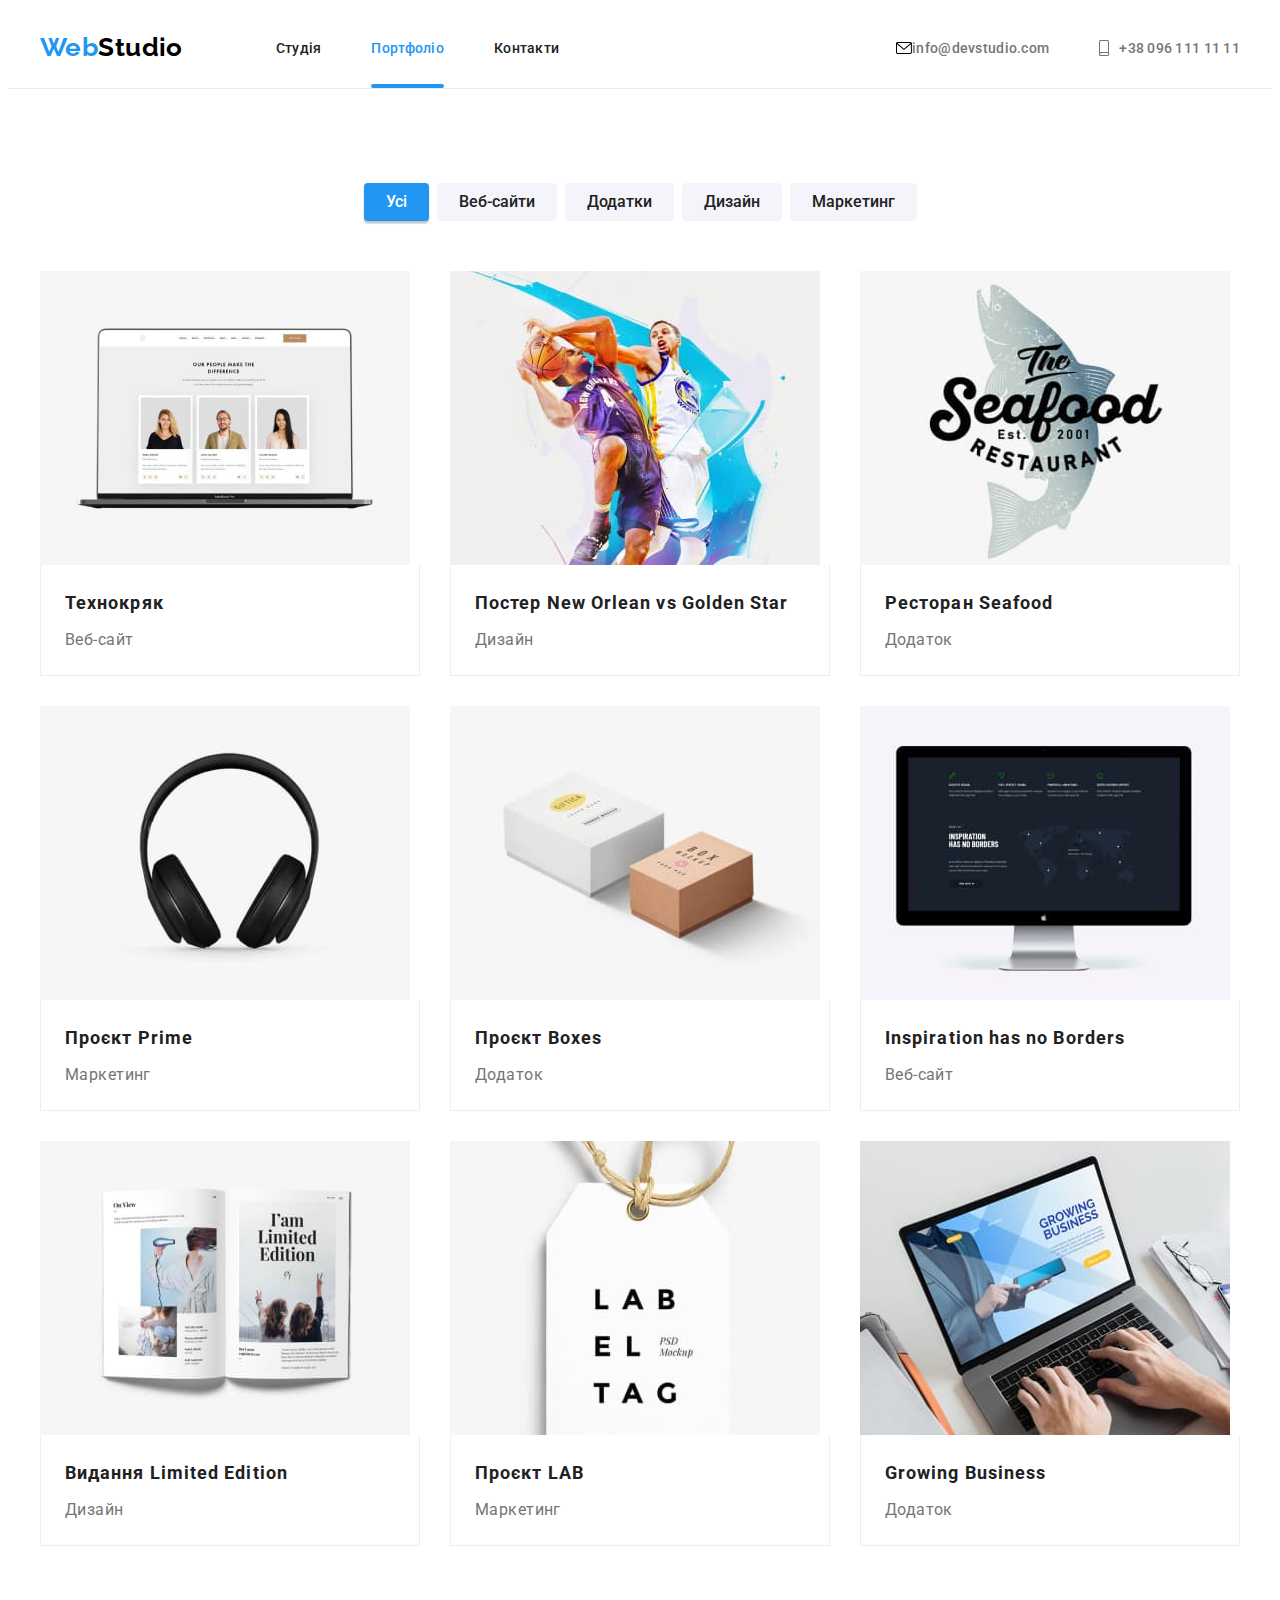
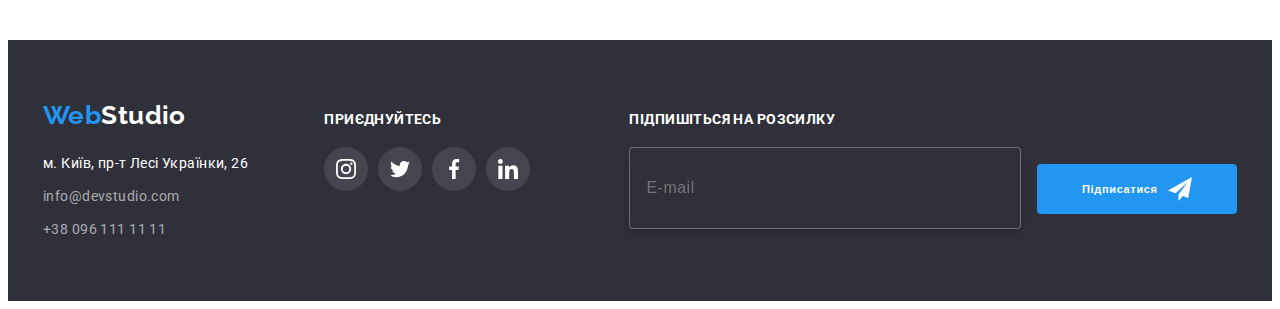
==== commit 83079185: "add BEM+ @mixin" ====
--- a/portfolio.html
+++ b/portfolio.html
@@ -23,37 +23,37 @@
   </head>
   <body>
     <!-- Header -->
-    <header class="header">
-      <div class="container header-container">
-        <nav class="header-nav">
-          <a class="logo header-logo link" href="./index.html"
-            >Web<span class="header-logo-part">Studio</span></a
+     <header class="header">
+      <div class="container header__container">
+        <nav class="navigation">
+          <a class="logo header__logo link" href="./index.html"
+            >Web<span class="logo__text">Studio</span></a
           >
-          <ul class="header-nav-list list">
-            <li class="header-nav-item">
-              <a class="header-nav-link link" href="./index.html">Студія</a>
-            </li>
-            <li class="header-nav-item">
-              <a class="header-nav-link current link" href="./portfolio.html">Портфоліо</a>
-            </li>
-            <li class="header-nav-item">
-              <a class="header-nav-link link" href="./index.html">Контакти</a>
+          <ul class="menu list">
+            <li class="menu__item">
+              <a class="menu__link link" href="./index.html">Студія</a>
+            </li>
+            <li class="menu__item">
+              <a class="menu__link current link" href="./portfolio.html">Портфоліо</a>
+            </li>
+            <li class="menu__item">
+              <a class="menu__link link" href="./index.html">Контакти</a>
             </li>
           </ul>
         </nav>
-        <div class="header-tel">
-          <ul class="header-contacts list">
-            <li class="header-contacts-item">
-              <a class="header-contact-link link" href="mailto:info@devstudio.com">
-                <svg class="header-icon" width="16" height="12">
+        <div class="contacts">
+          <ul class="contacts__menu list">
+            <li class="contacts__item">
+              <a class="contacts__link link" href="mailto:info@devstudio.com">
+                <svg class="contacts__contacts__icon" width="16" height="12">
                   <use href="./images/icons.svg#icon-mail-head"></use>
                 </svg>
                 info@devstudio.com
               </a>
             </li>
-            <li class="header-contacts-item">
-              <a class="header-contact-link link" href="tel:+380961111111">
-                <svg class="header-icon" width="10" height="16">
+            <li class="contacts__item">
+              <a class="contacts__link link" href="tel:+380961111111">
+                <svg class="contacts__icon" width="10" height="16">
                   <use href="./images/icons.svg#icon-smartphone-head"></use>
                 </svg>
                 +38 096 111 11 11</a
@@ -303,7 +303,7 @@
                 <input type="email" name="email" placeholder="E-mail" class="footer-input" />
               </label>
 
-              <button type="submit" class="footer-input-button">
+              <button type="submit" class="footer-input-button btn">
                 Підписатися
                 <svg class="footer-icon-btn" width="24" height="24">
                   <use href="./images/icons.svg#icon-send"></use>
--- a/css/main.min.css
+++ b/css/main.min.css
@@ -1 +1 @@
-:root{--accent-color: #2196f3;--primary-text-color: #212121;--secondary-text-color: #757575;--hero-footer-color: #2f303a;--background-text-color: #ffffff;--svg-primary-color: #afb1b8;--background-section-color: #f5f5f5;--transition-duration: 250ms;--transition-timing-function: cubic-bezier(0.4, 0, 0.2, 1)}p,h1,h2,h3{margin:0}ul{margin:0;padding:0}.link{text-decoration:none}.list{list-style:none}body{font-family:"Roboto",sans-serif;font-size:14px;color:var(--primary-text-color);background-color:var(--background-text-color);letter-spacing:.03em}.container{width:1200px;padding-left:15px;padding-right:15px;margin:0 auto}.logo{font-family:"Raleway";font-style:normal;font-weight:700;font-size:26px;line-height:1.1923076923;display:inline-block}.section{padding:94px 0}.visually-hidden{position:absolute;white-space:nowrap;width:1px;height:1px;overflow:hidden;border:0;padding:0;clip:rect(0 0 0 0);-webkit-clip-path:inset(50%);clip-path:inset(50%);margin:-1px}img{display:block;max-width:100%;height:auto}.section-title{font-size:36px;line-height:1.1666666667;margin-bottom:50px;text-align:center}.header{border-bottom:1px solid #ececec;height:80px}.header-container,.header-nav{display:-webkit-box;display:-ms-flexbox;display:flex;-webkit-box-align:center;-ms-flex-align:center;align-items:center}.header-logo{color:var(--accent-color);margin-right:93px;padding-top:24px;padding-bottom:25px;display:inline-block}.header-logo-part{color:#000}.header-nav-list{display:-webkit-box;display:-ms-flexbox;display:flex}.header-nav-item:not(:last-child){margin-right:50px}.header-nav-link{font-weight:500;line-height:1.1428571429;letter-spacing:.02em;color:var(--primary-text-color);display:inline-block;padding-top:32px;padding-bottom:32px;position:relative;-webkit-transition:color var(--transition-duration) var(--transition-timing-function);transition:color var(--transition-duration) var(--transition-timing-function)}.header-nav-link:hover,.header-nav-link:focus{color:var(--accent-color)}.header-nav-link.current{color:var(--accent-color)}.header-nav-link::after{content:"";display:block;width:100%;height:4px;background:#2196f3;border-radius:2px;left:0;bottom:0;position:absolute;opacity:0}.header-nav-link:hover::after,.header-nav-link:focus::after{content:"";width:100%;height:4px;background-color:var(--accent-color);border-radius:2px;left:0;bottom:0;position:absolute}.header-nav-link.current::after{opacity:1}.header-tel{margin-left:auto}.header-contacts{display:-webkit-box;display:-ms-flexbox;display:flex;gap:50px}.header-contact-link{font-weight:500;line-height:1.1428571429;letter-spacing:.02em;color:var(--secondary-text-color);display:-webkit-box;display:-ms-flexbox;display:flex;-webkit-box-align:center;-ms-flex-align:center;align-items:center;padding-top:32px;padding-bottom:32px;-webkit-transition:color var(--transition-duration) var(--transition-timing-function);transition:color var(--transition-duration) var(--transition-timing-function)}.header-contact-link:hover,.header-contact-link:focus{color:var(--accent-color)}.header-icon{margin-right:10px;fill:currentColor}.header-icon:hover,.header-icon:focus{fill:var(--accent-color)}.hero{background-color:var(--hero-footer-color);padding:200px 0;text-align:center;max-width:1600px;height:600px;background-image:-webkit-gradient(linear, left top, left bottom, from(rgba(47, 48, 58, 0.4)), to(rgba(47, 48, 58, 0.4))),url(../images/hero.jpg);background-image:linear-gradient(rgba(47, 48, 58, 0.4), rgba(47, 48, 58, 0.4)),url(../images/hero.jpg);background-size:cover;background-position:center;background-repeat:no-repeat;margin:0 auto}.hero-title{font-weight:900;font-size:44px;line-height:1.3636363636;letter-spacing:.06em;text-transform:uppercase;color:var(--background-text-color);max-width:696px;margin:0 auto 30px}.hero-btn{font-family:"Roboto";font-style:normal;font-weight:700;font-size:16px;line-height:1.875;letter-spacing:.06em;color:var(--background-text-color);background:var(--accent-color);cursor:pointer;margin:0 auto;display:block;-webkit-box-shadow:0px 4px 4px rgba(0,0,0,.15);box-shadow:0px 4px 4px rgba(0,0,0,.15);border-radius:4px;min-width:216px;height:50px;border:none}.values{border-color:var(--background-text-color)}.values-list{display:-webkit-box;display:-ms-flexbox;display:flex}.values-item:not(:last-child){margin-right:30px}.values-container{width:270px;height:120px;background:#f5f4fa;border-radius:4px;gap:30px;margin-bottom:30px;-webkit-box-align:center;-ms-flex-align:center;align-items:center;-webkit-box-pack:center;-ms-flex-pack:center;justify-content:center;display:-webkit-box;display:-ms-flexbox;display:flex}.values-icon{-webkit-box-align:center;-ms-flex-align:center;align-items:center;-webkit-box-pack:center;-ms-flex-pack:center;justify-content:center}.values-title{font-size:14px;line-height:1.1428571429;text-transform:uppercase;margin-bottom:10px}.values-text{line-height:1.7142857143;color:var(--secondary-text-color);min-width:270px}.gallery{padding-top:0;background-color:var(--background-text-color)}.gallery-list{display:-webkit-box;display:-ms-flexbox;display:flex}.gallery-item:not(:last-child){margin-right:30px}.gallery-item{width:calc(100% - 60px)/3;position:relative}.gallery-bottom-text{width:370px;height:70px;bottom:0;left:0;color:var(--background-text-color);line-height:1.1428571429;font-weight:700;text-align:center;text-transform:uppercase;background-color:rgba(53,56,95,.8);padding-top:27px;padding-bottom:27px;position:absolute}.team{background:#f5f4fa}.team-list{display:-webkit-box;display:-ms-flexbox;display:flex}.team-item:not(:last-child){margin-right:30px}.team-item{width:calc((100% - 90px)/4);-webkit-box-shadow:0px 1px 3px rgba(0,0,0,.12),0px 1px 1px rgba(0,0,0,.14),0px 2px 1px rgba(0,0,0,.2);box-shadow:0px 1px 3px rgba(0,0,0,.12),0px 1px 1px rgba(0,0,0,.14),0px 2px 1px rgba(0,0,0,.2);border-radius:0px 0px 4px 4px}.team-section{padding:30px 0;background:#fff;border-radius:0px 0px 4px 4px;text-align:center}.team-title-name{font-weight:500;font-size:16px;line-height:1.1875;margin-bottom:10px}.team-bottom-text{font-size:16px;line-height:1.1875;color:var(--secondary-text-color);margin-bottom:16px}.team-soc-list{display:-webkit-box;display:-ms-flexbox;display:flex;-webkit-box-pack:center;-ms-flex-pack:center;justify-content:center;gap:10px}.team-soc-link{width:44px;height:44px;border-radius:50%;background-color:var(--background-text-color);display:-webkit-box;display:-ms-flexbox;display:flex;-webkit-box-align:center;-ms-flex-align:center;align-items:center;-webkit-box-pack:center;-ms-flex-pack:center;justify-content:center;-webkit-transition:background-color var(--transition-duration) var(--transition-timing-function),fill var(--transition-duration) var(--transition-timing-function);transition:background-color var(--transition-duration) var(--transition-timing-function),fill var(--transition-duration) var(--transition-timing-function)}.team-soc-icon{fill:var(--svg-primary-color)}.team-soc-link:hover,.team-soc-link:focus{background-color:var(--accent-color)}.team-soc-link:hover .team-soc-icon,.team-soc-link:focus .team-soc-icon{fill:var(--background-text-color)}.customer{background-color:var(--background-text-color)}.customer-title{font-size:36px;line-height:1.1666666667;text-align:center;color:var(--primary-text-color);margin-bottom:50px}.customer-list{display:-webkit-box;display:-ms-flexbox;display:flex;gap:30px}.customer-link{width:170px;height:92px;border:1px solid var(--svg-primary-color);border-radius:4px;display:-webkit-box;display:-ms-flexbox;display:flex;-webkit-box-align:center;-ms-flex-align:center;align-items:center;-webkit-box-pack:center;-ms-flex-pack:center;justify-content:center;-webkit-transition:border-color var(--transition-duration) var(--transition-timing-function);transition:border-color var(--transition-duration) var(--transition-timing-function)}.customer-icon{fill:var(--svg-primary-color);height:60px;-webkit-transition:fill var(--transition-duration) var(--transition-timing-function);transition:fill var(--transition-duration) var(--transition-timing-function)}.customer-link:hover,.customer-link:focus{border-color:var(--accent-color)}.customer-link:hover .customer-icon,.customer-link:focus .customer-icon{fill:var(--accent-color)}.footer{background:var(--hero-footer-color);padding:60px 0}.footer-wrap{display:-webkit-box;display:-ms-flexbox;display:flex;-webkit-box-align:baseline;-ms-flex-align:baseline;align-items:baseline;-ms-flex-pack:distribute;justify-content:space-around}.footer-contacts-box{margin-right:70px}.footer-logo{display:inline-block;margin-bottom:20px;color:var(--accent-color)}.footer-logo-part{color:var(--background-text-color)}.footer-contacts-address{font-size:14px;font-style:normal;line-height:1.7142857143;color:var(--background-text-color);margin-bottom:9px}.footer-contats-list li:not(:last-child){margin-bottom:9px}.footer-contacts-link{line-height:1.7142857143;color:rgba(255,255,255,.6);-webkit-transition:color var(--transition-duration) var(--transition-timing-function);transition:color var(--transition-duration) var(--transition-timing-function)}.footer-contacts-link:hover,.footer-contacts-link:focus{color:var(--accent-color)}.footer-social{margin-right:93px}.footer-social-text{display:inline-block;font-weight:700;font-size:14px;line-height:1.1428571429;text-transform:uppercase;color:var(--background-text-color);margin-bottom:20px;color:var(--background-text-color)}.footer-social-list{display:-webkit-box;display:-ms-flexbox;display:flex;gap:10px}.footer-social-link{width:44px;height:44px;border-radius:50%;background-color:rgba(255,255,255,.1);display:-webkit-box;display:-ms-flexbox;display:flex;-webkit-box-align:center;-ms-flex-align:center;align-items:center;-webkit-box-pack:center;-ms-flex-pack:center;justify-content:center;-webkit-transition:background-color var(--transition-duration) var(--transition-timing-function);transition:background-color var(--transition-duration) var(--transition-timing-function)}.footer-social-icon{fill:var(--background-text-color)}.footer-social-link:hover,.footer-social-link:focus{background-color:var(--accent-color)}.footer-social-link:hover .footer-social-icon,.footer-social-link:focus .footer-social-icon{fill:var(--background-text-color)}.footer-input-text{font-weight:700;line-height:1.1428571429;text-transform:uppercase;color:var(--background-text-color);margin-bottom:20px}.footer-input{border:1px solid rgba(255,255,255,.3);border-radius:4px;min-width:358px;height:50px;color:rgba(255,255,255,.6);background-color:#2f303a;font-weight:400;font-size:16px;line-height:1.25;letter-spacing:.03em;-webkit-filter:drop-shadow(0px 4px 4px rgba(0, 0, 0, 0.15));filter:drop-shadow(0px 4px 4px rgba(0, 0, 0, 0.15));border-radius:4px;outline:rgba(0,0,0,0);padding:15px 16px}.footer-input-button{-webkit-box-shadow:0px 4px 4px rgba(0,0,0,.15);box-shadow:0px 4px 4px rgba(0,0,0,.15);border-radius:4px;border:none;display:block;background-color:var(--accent-color);color:var(--background-text-color);-webkit-box-align:center;-ms-flex-align:center;align-items:center;text-align:center;letter-spacing:.06em;font-weight:700;font-size:16px;line-height:1.88;padding:13px 28px;min-width:200px;height:50px;margin-left:12px;display:-webkit-inline-box;display:-ms-inline-flexbox;display:inline-flex;-webkit-box-pack:center;-ms-flex-pack:center;justify-content:center;gap:10px;cursor:pointer}.portfolio-navigation-list{display:-webkit-box;display:-ms-flexbox;display:flex;-webkit-box-pack:center;-ms-flex-pack:center;justify-content:center;gap:8px;margin-bottom:50px}.portfolio-btn{font-family:"Roboto";font-style:normal;font-weight:500;font-size:16px;line-height:1.625;color:var(--primary-text-color);border-radius:4px;border:rgba(0,0,0,0);padding:6px 22px;background:#f5f4fa;cursor:pointer;-webkit-transition:color var(--transition-duration) var(--transition-timing-function),background-color var(--transition-duration) var(--transition-timing-function),-webkit-box-shadow var(--transition-duration) var(--transition-timing-function);transition:color var(--transition-duration) var(--transition-timing-function),background-color var(--transition-duration) var(--transition-timing-function),-webkit-box-shadow var(--transition-duration) var(--transition-timing-function);transition:color var(--transition-duration) var(--transition-timing-function),background-color var(--transition-duration) var(--transition-timing-function),box-shadow var(--transition-duration) var(--transition-timing-function);transition:color var(--transition-duration) var(--transition-timing-function),background-color var(--transition-duration) var(--transition-timing-function),box-shadow var(--transition-duration) var(--transition-timing-function),-webkit-box-shadow var(--transition-duration) var(--transition-timing-function)}.portfolio-btn:hover,.portfolio-btn:focus,.portfolio-btn.active{color:var(--background-text-color);background-color:var(--accent-color);-webkit-box-shadow:0px 3px 1px rgba(0,0,0,.1),0px 1px 2px rgba(0,0,0,.08),0px 2px 2px rgba(0,0,0,.12);box-shadow:0px 3px 1px rgba(0,0,0,.1),0px 1px 2px rgba(0,0,0,.08),0px 2px 2px rgba(0,0,0,.12)}.portfolio-hero-list{display:-webkit-box;display:-ms-flexbox;display:flex;-ms-flex-wrap:wrap;flex-wrap:wrap;gap:30px}.portfolio-hero-item{width:calc((100% - 60px)/3);-webkit-transition:-webkit-box-shadow var(--transition-duration) var(--transition-timing-function);transition:-webkit-box-shadow var(--transition-duration) var(--transition-timing-function);transition:box-shadow var(--transition-duration) var(--transition-timing-function);transition:box-shadow var(--transition-duration) var(--transition-timing-function), -webkit-box-shadow var(--transition-duration) var(--transition-timing-function)}.portfolio-hero-item:hover,.portfolio-hero-item:focus{-webkit-box-shadow:0px 1px 1px rgba(0,0,0,.12),0px 4px 4px rgba(0,0,0,.06),1px 4px 6px rgba(0,0,0,.16);box-shadow:0px 1px 1px rgba(0,0,0,.12),0px 4px 4px rgba(0,0,0,.06),1px 4px 6px rgba(0,0,0,.16)}.portfolio-hero-item:last-child{margin-right:0}.portfolio-link{display:block}.portfolio-link:hover .portfolio-overlay-text,.portfolio-link:focus .portfolio-overlay-text{-webkit-transform:translateY(0);transform:translateY(0)}.portfolio-overlay{position:relative;overflow:hidden}.portfolio-overlay-text{font-size:18px;line-height:1.56;color:var(--background-text-color);background-color:rgba(33,150,243,.9);padding:63px 24px;position:absolute;top:0;left:0;height:100%;-webkit-transform:translateY(100%);transform:translateY(100%);-webkit-transition:-webkit-transform var(--transition-duration) var(--transition-timing-function);transition:-webkit-transform var(--transition-duration) var(--transition-timing-function);transition:transform var(--transition-duration) var(--transition-timing-function);transition:transform var(--transition-duration) var(--transition-timing-function), -webkit-transform var(--transition-duration) var(--transition-timing-function);overflow:auto}.portfolio-item-box{padding:20px 24px;border:1px solid #eee;border-top:none}.portfolio-title{font-size:18px;line-height:2;letter-spacing:.06em;color:var(--primary-text-color);margin-bottom:4px}.portfolio-text{font-size:16px;line-height:1.875;color:var(--secondary-text-color)}.backdrop{position:fixed;top:0;width:100%;height:100%;background-color:rgba(0,0,0,.2);-webkit-transition:opacity var(--transition-duration) var(--transition-timing-function),visibility var(--transition-duration) var(--transition-timing-function);transition:opacity var(--transition-duration) var(--transition-timing-function),visibility var(--transition-duration) var(--transition-timing-function)}.modal{width:528px;min-height:581px;background-color:var(--background-text-color);-webkit-box-shadow:0px 1px 3px rgba(0,0,0,.12),0px 1px 1px rgba(0,0,0,.14),0px 2px 1px rgba(0,0,0,.2);box-shadow:0px 1px 3px rgba(0,0,0,.12),0px 1px 1px rgba(0,0,0,.14),0px 2px 1px rgba(0,0,0,.2);border-radius:4px;position:absolute;top:50%;left:50%;-webkit-transform:translate(-50%, -50%);transform:translate(-50%, -50%);padding:40px}.modal-btn{width:30px;height:30px;border:1px solid rgba(0,0,0,.1);background-color:var(--background-text-color);border-radius:50%;position:absolute;top:8px;right:8px;display:-webkit-box;display:-ms-flexbox;display:flex;-webkit-box-pack:center;-ms-flex-pack:center;justify-content:center;-webkit-box-align:center;-ms-flex-align:center;align-items:center;cursor:pointer;-webkit-transition:fill var(--transition-duration) var(--transition-timing-function);transition:fill var(--transition-duration) var(--transition-timing-function)}.modal-btn:hover,.modal-btn:focus{fill:var(--accent-color)}.is-hidden{opacity:0;visibility:hidden;pointer-events:none}.modal-title{text-align:center;font-size:20px;line-height:1.15;text-align:center;color:var(--primary-text-color);margin-bottom:12px}.modal-field{margin-bottom:10px}.modal-field:nth-child(4){margin-bottom:20px}.label-name{font-weight:400;font-size:12px;line-height:1.1666666667;letter-spacing:.01em;color:var(--secondary-text-color);margin-bottom:5px;display:inline-block}.input-wrap{position:relative}.modal-input{width:100%;height:40px;border:1px solid rgba(33,33,33,.2);border-radius:4px;display:inline-block;outline:rgba(0,0,0,0);cursor:pointer;padding:12px 12px 12px 42px;-webkit-transition:border-color var(--transition-duration) var(--transition-timing-function);transition:border-color var(--transition-duration) var(--transition-timing-function)}.modal-input:focus{border-color:var(--accent-color)}.modal-input:focus+.input-icon{fill:var(--accent-color)}.input-icon{position:absolute;top:50%;-webkit-transform:translateY(-50%);transform:translateY(-50%);left:15px;-webkit-transition:fill var(--transition-duration) var(--transition-timing-function);transition:fill var(--transition-duration) var(--transition-timing-function)}.form-comment{display:block;width:100%;height:120px;resize:none;border:1px solid rgba(33,33,33,.2);border-radius:4px;outline:rgba(0,0,0,0);padding:16px 12px;cursor:pointer;-webkit-transition:border-color var(--transition-duration) var(--transition-timing-function);transition:border-color var(--transition-duration) var(--transition-timing-function)}.form-comment:focus{border-color:var(--accent-color)}.modal-checkbox{margin-bottom:30px}.checkbox-text{line-height:1.71;-webkit-box-align:center;-ms-flex-align:center;align-items:center;display:-webkit-box;display:-ms-flexbox;display:flex;cursor:pointer;padding-left:12px}.checkbox-text span{width:16px;height:15px;border:2px solid #111319;border-radius:2px;margin-right:8px;display:-webkit-box;display:-ms-flexbox;display:flex;-webkit-box-align:center;-ms-flex-align:center;align-items:center;-webkit-box-pack:center;-ms-flex-pack:center;justify-content:center;fill:rgba(0,0,0,0);-webkit-transition:fill var(--transition-duration) var(--transition-timing-function),background-color var(--transition-duration) var(--transition-timing-function);transition:fill var(--transition-duration) var(--transition-timing-function),background-color var(--transition-duration) var(--transition-timing-function)}.input-check:checked+.checkbox-text span{background-color:var(--accent-color);fill:var(--background-text-color);border-color:rgba(0,0,0,0)}.policy-text{font-size:14px;line-height:1.71;color:var(--secondary-text-color);margin-left:8px}.policy-link{font-size:14px;line-height:1.71;color:var(--accent-color)}.modal-send-btn{border:none;background-color:var(--accent-color);-webkit-box-shadow:0px 4px 4px rgba(0,0,0,.15);box-shadow:0px 4px 4px rgba(0,0,0,.15);border-radius:4px;display:block;min-width:200px;height:50px;padding:10px 52px;font-weight:700;font-size:16px;line-height:1.88;-webkit-box-align:center;-ms-flex-align:center;align-items:center;text-align:center;letter-spacing:.06em;color:var(--background-text-color);margin:0 auto;cursor:pointer;-webkit-transition:background-color var(--transition-duration) var(--transition-timing-function);transition:background-color var(--transition-duration) var(--transition-timing-function)}.modal-send-btn:hover,.modal-send-btn:focus{background-color:#188ce8}/*# sourceMappingURL=main.min.css.map */+:root{--accent-color: #2196f3;--primary-text-color: #212121;--secondary-text-color: #757575;--hero-footer-color: #2f303a;--background-text-color: #ffffff;--svg-primary-color: #afb1b8;--background-section-color: #f5f5f5;--transition-duration: 250ms;--transition-timing-function: cubic-bezier(0.4, 0, 0.2, 1)}p,h1,h2,h3{margin:0}ul{margin:0;padding:0}.link{text-decoration:none}.list{list-style:none}img{display:block;max-width:100%;height:auto}body{font-family:"Roboto",sans-serif;font-size:14px;color:var(--primary-text-color);background-color:var(--background-text-color);letter-spacing:.03em}.container{width:1200px;padding-left:15px;padding-right:15px;margin:0 auto}.btn{font-weight:700;font-size:11px;line-height:1.875;letter-spacing:.06em;border-radius:4px;height:50px;color:var(--background-text-color);background:var(--accent-color);border:none;cursor:pointer}.logo{font-family:"Raleway";font-style:normal;font-weight:700;font-size:26px;line-height:1.1923076923;display:inline-block}.section{padding:94px 0}.visually-hidden{position:absolute;white-space:nowrap;width:1px;height:1px;overflow:hidden;border:0;padding:0;clip:rect(0 0 0 0);-webkit-clip-path:inset(50%);clip-path:inset(50%);margin:-1px}.section__title{font-size:36px;line-height:1.1666666667;margin-bottom:50px;text-align:center}.backdrop{position:fixed;top:0;width:100%;height:100%;background-color:rgba(0,0,0,.2);-webkit-transition:opacity var(--transition-duration) var(--transition-timing-function),visibility var(--transition-duration) var(--transition-timing-function);transition:opacity var(--transition-duration) var(--transition-timing-function),visibility var(--transition-duration) var(--transition-timing-function)}.modal{width:528px;min-height:581px;background-color:var(--background-text-color);-webkit-box-shadow:0px 1px 3px rgba(0,0,0,.12),0px 1px 1px rgba(0,0,0,.14),0px 2px 1px rgba(0,0,0,.2);box-shadow:0px 1px 3px rgba(0,0,0,.12),0px 1px 1px rgba(0,0,0,.14),0px 2px 1px rgba(0,0,0,.2);border-radius:4px;position:absolute;top:50%;left:50%;-webkit-transform:translate(-50%, -50%);transform:translate(-50%, -50%);padding:40px}.modal-btn{width:30px;height:30px;border:1px solid rgba(0,0,0,.1);background-color:var(--background-text-color);border-radius:50%;position:absolute;top:8px;right:8px;display:-webkit-box;display:-ms-flexbox;display:flex;-webkit-box-pack:center;-ms-flex-pack:center;justify-content:center;-webkit-box-align:center;-ms-flex-align:center;align-items:center;cursor:pointer;-webkit-transition:fill var(--transition-duration) var(--transition-timing-function);transition:fill var(--transition-duration) var(--transition-timing-function)}.modal-btn:hover,.modal-btn:focus{fill:var(--accent-color)}.is-hidden{opacity:0;visibility:hidden;pointer-events:none}.modal-title{text-align:center;font-size:20px;line-height:1.15;text-align:center;color:var(--primary-text-color);margin-bottom:12px}.modal-field{margin-bottom:10px}.modal-field:nth-child(4){margin-bottom:20px}.label-name{font-weight:400;font-size:12px;line-height:1.1666666667;letter-spacing:.01em;color:var(--secondary-text-color);margin-bottom:5px;display:inline-block}.input-wrap{position:relative}.modal-input{width:100%;height:40px;border:1px solid rgba(33,33,33,.2);border-radius:4px;display:inline-block;outline:rgba(0,0,0,0);cursor:pointer;padding:12px 12px 12px 42px;-webkit-transition:border-color var(--transition-duration) var(--transition-timing-function);transition:border-color var(--transition-duration) var(--transition-timing-function)}.modal-input:focus{border-color:var(--accent-color)}.input-icon{position:absolute;top:50%;-webkit-transform:translateY(-50%);transform:translateY(-50%);left:15px;-webkit-transition:fill var(--transition-duration) var(--transition-timing-function);transition:fill var(--transition-duration) var(--transition-timing-function)}.modal-input:focus+.input-icon{fill:var(--accent-color)}.form-comment{display:block;width:100%;height:120px;resize:none;border:1px solid rgba(33,33,33,.2);border-radius:4px;outline:rgba(0,0,0,0);padding:16px 12px;cursor:pointer;-webkit-transition:border-color var(--transition-duration) var(--transition-timing-function);transition:border-color var(--transition-duration) var(--transition-timing-function)}.form-comment:focus{border-color:var(--accent-color)}.modal-checkbox{margin-bottom:30px}.checkbox-text{line-height:1.71;-webkit-box-align:center;-ms-flex-align:center;align-items:center;display:-webkit-box;display:-ms-flexbox;display:flex;cursor:pointer;padding-left:12px}.checkbox-text span{width:16px;height:15px;border:2px solid #111319;border-radius:2px;margin-right:8px;display:-webkit-box;display:-ms-flexbox;display:flex;-webkit-box-align:center;-ms-flex-align:center;align-items:center;-webkit-box-pack:center;-ms-flex-pack:center;justify-content:center;fill:rgba(0,0,0,0);-webkit-transition:fill var(--transition-duration) var(--transition-timing-function),background-color var(--transition-duration) var(--transition-timing-function);transition:fill var(--transition-duration) var(--transition-timing-function),background-color var(--transition-duration) var(--transition-timing-function)}.checkbox-text .input-check:checked+span{background-color:var(--accent-color);fill:var(--background-text-color);border-color:rgba(0,0,0,0)}.policy-text{font-size:14px;line-height:1.71;color:var(--secondary-text-color);margin-left:8px}.policy-link{font-size:14px;line-height:1.71;color:var(--accent-color)}.modal-send-btn{border:none;background-color:var(--accent-color);-webkit-box-shadow:0px 4px 4px rgba(0,0,0,.15);box-shadow:0px 4px 4px rgba(0,0,0,.15);border-radius:4px;display:block;min-width:200px;height:50px;padding:10px 52px;font-weight:700;font-size:16px;line-height:1.88;-webkit-box-align:center;-ms-flex-align:center;align-items:center;text-align:center;letter-spacing:.06em;color:var(--background-text-color);margin:0 auto;cursor:pointer;-webkit-transition:background-color var(--transition-duration) var(--transition-timing-function);transition:background-color var(--transition-duration) var(--transition-timing-function)}.modal-send-btn:hover,.modal-send-btn:focus{background-color:#188ce8}.header{border-bottom:1px solid #ececec;height:80px}.header__container,.navigation{display:-webkit-box;display:-ms-flexbox;display:flex;-webkit-box-align:center;-ms-flex-align:center;align-items:center}.header__logo{color:var(--accent-color);margin-right:93px;padding-top:24px;padding-bottom:25px;display:inline-block}.logo__text{color:#000}.menu{display:-webkit-box;display:-ms-flexbox;display:flex}.menu__item:not(:last-child){margin-right:50px}.menu__link{font-weight:500;line-height:1.1428571429;letter-spacing:.02em;color:var(--primary-text-color);display:inline-block;padding-top:32px;padding-bottom:32px;position:relative;-webkit-transition:color var(--transition-duration) var(--transition-timing-function);transition:color var(--transition-duration) var(--transition-timing-function)}.menu__link:hover,.menu__link:focus{color:var(--accent-color)}.menu__link.current{color:var(--accent-color)}.menu__link::after{content:"";display:block;width:100%;height:4px;background:#2196f3;border-radius:2px;left:0;bottom:0;position:absolute;opacity:0}.menu__link:hover::after,.menu__link:focus::after{content:"";width:100%;height:4px;background-color:var(--accent-color);border-radius:2px;left:0;bottom:0;position:absolute}.menu__link.current::after{opacity:1}.contacts{margin-left:auto}.contacts__menu{display:-webkit-box;display:-ms-flexbox;display:flex;gap:50px}.contacts__link{font-weight:500;line-height:1.1428571429;letter-spacing:.02em;color:var(--secondary-text-color);display:-webkit-box;display:-ms-flexbox;display:flex;-webkit-box-align:center;-ms-flex-align:center;align-items:center;padding-top:32px;padding-bottom:32px;-webkit-transition:color var(--transition-duration) var(--transition-timing-function);transition:color var(--transition-duration) var(--transition-timing-function)}.contacts__link:hover,.contacts__link:focus{color:var(--accent-color)}.contacts__icon{margin-right:10px;fill:currentColor}.contacts__icon:hover,.contacts__icon:focus{fill:var(--accent-color)}.hero{background-color:var(--hero-footer-color);padding:200px 0;text-align:center;max-width:1600px;height:600px;background-image:-webkit-gradient(linear, left top, left bottom, from(rgba(47, 48, 58, 0.4)), to(rgba(47, 48, 58, 0.4))),url(../images/hero.jpg);background-image:linear-gradient(rgba(47, 48, 58, 0.4), rgba(47, 48, 58, 0.4)),url(../images/hero.jpg);background-size:cover;background-position:center;background-repeat:no-repeat;margin:0 auto}.hero__title{font-weight:900;font-size:44px;line-height:1.3636363636;letter-spacing:.06em;text-transform:uppercase;color:var(--background-text-color);max-width:696px;margin:0 auto 30px}.order__btn{min-width:216px;margin:0 auto}.values{border-color:var(--background-text-color)}.values__list{display:-webkit-box;display:-ms-flexbox;display:flex}.values__item:not(:last-child){margin-right:30px}.values__img{width:270px;height:120px;background:#f5f4fa;border-radius:4px;gap:30px;margin-bottom:30px;-webkit-box-align:center;-ms-flex-align:center;align-items:center;-webkit-box-pack:center;-ms-flex-pack:center;justify-content:center;display:-webkit-box;display:-ms-flexbox;display:flex}.values__icon{-webkit-box-align:center;-ms-flex-align:center;align-items:center;-webkit-box-pack:center;-ms-flex-pack:center;justify-content:center}.values__title{font-size:14px;line-height:1.1428571429;text-transform:uppercase;margin-bottom:10px}.values__text{line-height:1.7142857143;color:var(--secondary-text-color);min-width:270px}.gallery{padding-top:0;background-color:var(--background-text-color)}.gallery__list{display:-webkit-box;display:-ms-flexbox;display:flex}.gallery__item{width:calc((100% - 60px)/3);position:relative}.gallery__item:not(:last-child){margin-right:30px}.gallery__bottom-text{width:370px;height:70px;bottom:0;left:0;color:var(--background-text-color);line-height:1.1428571429;font-weight:700;text-align:center;text-transform:uppercase;background-color:rgba(53,56,95,.8);padding-top:27px;padding-bottom:27px;position:absolute}.team{background:#f5f4fa}.team-list{display:-webkit-box;display:-ms-flexbox;display:flex}.team-item{width:calc((100% - 90px)/4);-webkit-box-shadow:0px 1px 3px rgba(0,0,0,.12),0px 1px 1px rgba(0,0,0,.14),0px 2px 1px rgba(0,0,0,.2);box-shadow:0px 1px 3px rgba(0,0,0,.12),0px 1px 1px rgba(0,0,0,.14),0px 2px 1px rgba(0,0,0,.2);border-radius:0px 0px 4px 4px}.team-item:not(:last-child){margin-right:30px}.team-section{padding:30px 0;background:#fff;border-radius:0px 0px 4px 4px;text-align:center}.team-title-name{font-weight:500;font-size:16px;line-height:1.1875;margin-bottom:10px}.team-bottom-text{font-size:16px;line-height:1.1875;color:var(--secondary-text-color);margin-bottom:16px}.team-soc-list{display:-webkit-box;display:-ms-flexbox;display:flex;-webkit-box-pack:center;-ms-flex-pack:center;justify-content:center;gap:10px}.team-soc-link{width:44px;height:44px;border-radius:50%;background-color:var(--background-text-color);display:-webkit-box;display:-ms-flexbox;display:flex;-webkit-box-align:center;-ms-flex-align:center;align-items:center;-webkit-box-pack:center;-ms-flex-pack:center;justify-content:center;-webkit-transition:background-color var(--transition-duration) var(--transition-timing-function),fill var(--transition-duration) var(--transition-timing-function);transition:background-color var(--transition-duration) var(--transition-timing-function),fill var(--transition-duration) var(--transition-timing-function)}.team-soc-link:hover,.team-soc-link:focus{background-color:var(--accent-color)}.team-soc-icon{fill:var(--svg-primary-color)}.team-soc-link:hover .team-soc-icon,.team-soc-link:focus .team-soc-icon{fill:var(--background-text-color)}.customer{background-color:var(--background-text-color)}.customer-title{font-size:36px;line-height:1.1666666667;text-align:center;color:var(--primary-text-color);margin-bottom:50px}.customer-list{display:-webkit-box;display:-ms-flexbox;display:flex;gap:30px}.customer-link{width:170px;height:92px;border:1px solid var(--svg-primary-color);border-radius:4px;display:-webkit-box;display:-ms-flexbox;display:flex;-webkit-box-align:center;-ms-flex-align:center;align-items:center;-webkit-box-pack:center;-ms-flex-pack:center;justify-content:center;-webkit-transition:border-color var(--transition-duration) var(--transition-timing-function);transition:border-color var(--transition-duration) var(--transition-timing-function)}.customer-link:hover,.customer-link:focus{border-color:var(--accent-color)}.customer-icon{fill:var(--svg-primary-color);height:60px;-webkit-transition:fill var(--transition-duration) var(--transition-timing-function);transition:fill var(--transition-duration) var(--transition-timing-function)}.customer-link:hover .customer-icon,.customer-link:focus .customer-icon{fill:var(--accent-color)}.footer{background:var(--hero-footer-color);padding:60px 0}.footer-wrap{display:-webkit-box;display:-ms-flexbox;display:flex;-webkit-box-align:baseline;-ms-flex-align:baseline;align-items:baseline;-ms-flex-pack:distribute;justify-content:space-around}.footer-contacts-box{margin-right:70px}.footer-logo{display:inline-block;margin-bottom:20px;color:var(--accent-color)}.footer-logo-part{color:var(--background-text-color)}.footer-contacts-address{font-size:14px;font-style:normal;line-height:1.7142857143;color:var(--background-text-color);margin-bottom:9px}.footer-contats-list li:not(:last-child){margin-bottom:9px}.footer-contacts-link{line-height:1.7142857143;color:rgba(255,255,255,.6);-webkit-transition:color var(--transition-duration) var(--transition-timing-function);transition:color var(--transition-duration) var(--transition-timing-function)}.footer-contacts-link:hover,.footer-contacts-link:focus{color:var(--accent-color)}.footer-social{margin-right:93px}.footer-social-text{display:inline-block;font-weight:700;font-size:14px;line-height:1.1428571429;text-transform:uppercase;color:var(--background-text-color);margin-bottom:20px;color:var(--background-text-color)}.footer-social-list{display:-webkit-box;display:-ms-flexbox;display:flex;gap:10px}.footer-social-link{width:44px;height:44px;border-radius:50%;background-color:rgba(255,255,255,.1);display:-webkit-box;display:-ms-flexbox;display:flex;-webkit-box-align:center;-ms-flex-align:center;align-items:center;-webkit-box-pack:center;-ms-flex-pack:center;justify-content:center;-webkit-transition:background-color var(--transition-duration) var(--transition-timing-function);transition:background-color var(--transition-duration) var(--transition-timing-function)}.footer-social-link:hover,.footer-social-link:focus{background-color:var(--accent-color)}.footer-social-icon{fill:var(--background-text-color)}.footer-social-link:hover .footer-social-icon,.footer-social-link:focus .footer-social-icon{fill:var(--background-text-color)}.footer-input-text{font-weight:700;line-height:1.1428571429;text-transform:uppercase;color:var(--background-text-color);margin-bottom:20px}.footer-input{border:1px solid rgba(255,255,255,.3);border-radius:4px;min-width:358px;height:50px;color:rgba(255,255,255,.6);background-color:#2f303a;font-weight:400;font-size:16px;line-height:1.25;letter-spacing:.03em;-webkit-filter:drop-shadow(0px 4px 4px rgba(0, 0, 0, 0.15));filter:drop-shadow(0px 4px 4px rgba(0, 0, 0, 0.15));border-radius:4px;outline:rgba(0,0,0,0);padding:15px 16px}.footer-input-button{-webkit-box-align:center;-ms-flex-align:center;align-items:center;text-align:center;min-width:200px;margin-left:12px;-webkit-box-pack:center;-ms-flex-pack:center;justify-content:center;gap:10px;display:-webkit-inline-box;display:-ms-inline-flexbox;display:inline-flex}.portfolio-navigation-list{display:-webkit-box;display:-ms-flexbox;display:flex;-webkit-box-pack:center;-ms-flex-pack:center;justify-content:center;gap:8px;margin-bottom:50px}.portfolio-btn{font-family:"Roboto";font-style:normal;font-weight:500;font-size:16px;line-height:1.625;color:var(--primary-text-color);border-radius:4px;border:rgba(0,0,0,0);padding:6px 22px;background:#f5f4fa;cursor:pointer;-webkit-transition:color var(--transition-duration) var(--transition-timing-function),background-color var(--transition-duration) var(--transition-timing-function),-webkit-box-shadow var(--transition-duration) var(--transition-timing-function);transition:color var(--transition-duration) var(--transition-timing-function),background-color var(--transition-duration) var(--transition-timing-function),-webkit-box-shadow var(--transition-duration) var(--transition-timing-function);transition:color var(--transition-duration) var(--transition-timing-function),background-color var(--transition-duration) var(--transition-timing-function),box-shadow var(--transition-duration) var(--transition-timing-function);transition:color var(--transition-duration) var(--transition-timing-function),background-color var(--transition-duration) var(--transition-timing-function),box-shadow var(--transition-duration) var(--transition-timing-function),-webkit-box-shadow var(--transition-duration) var(--transition-timing-function)}.portfolio-btn:hover,.portfolio-btn:focus,.portfolio-btn.active{color:var(--background-text-color);background-color:var(--accent-color);-webkit-box-shadow:0px 3px 1px rgba(0,0,0,.1),0px 1px 2px rgba(0,0,0,.08),0px 2px 2px rgba(0,0,0,.12);box-shadow:0px 3px 1px rgba(0,0,0,.1),0px 1px 2px rgba(0,0,0,.08),0px 2px 2px rgba(0,0,0,.12)}.portfolio-hero-list{display:-webkit-box;display:-ms-flexbox;display:flex;-ms-flex-wrap:wrap;flex-wrap:wrap;gap:30px}.portfolio-hero-item{width:calc((100% - 60px)/3);-webkit-transition:-webkit-box-shadow var(--transition-duration) var(--transition-timing-function);transition:-webkit-box-shadow var(--transition-duration) var(--transition-timing-function);transition:box-shadow var(--transition-duration) var(--transition-timing-function);transition:box-shadow var(--transition-duration) var(--transition-timing-function), -webkit-box-shadow var(--transition-duration) var(--transition-timing-function)}.portfolio-hero-item:hover,.portfolio-hero-item:focus{-webkit-box-shadow:0px 1px 1px rgba(0,0,0,.12),0px 4px 4px rgba(0,0,0,.06),1px 4px 6px rgba(0,0,0,.16);box-shadow:0px 1px 1px rgba(0,0,0,.12),0px 4px 4px rgba(0,0,0,.06),1px 4px 6px rgba(0,0,0,.16)}.portfolio-hero-item:last-child{margin-right:0}.portfolio-link{display:block}.portfolio-overlay{position:relative;overflow:hidden}.portfolio-overlay-text{font-size:18px;line-height:1.56;color:var(--background-text-color);background-color:rgba(33,150,243,.9);padding:63px 24px;position:absolute;top:0;left:0;height:100%;-webkit-transform:translateY(100%);transform:translateY(100%);-webkit-transition:-webkit-transform var(--transition-duration) var(--transition-timing-function);transition:-webkit-transform var(--transition-duration) var(--transition-timing-function);transition:transform var(--transition-duration) var(--transition-timing-function);transition:transform var(--transition-duration) var(--transition-timing-function), -webkit-transform var(--transition-duration) var(--transition-timing-function);overflow:auto}.portfolio-link:hover .portfolio-overlay-text,.portfolio-link:focus .portfolio-overlay-text{-webkit-transform:translateY(0);transform:translateY(0)}.portfolio-item-box{padding:20px 24px;border:1px solid #eee;border-top:none}.portfolio-title{font-size:18px;line-height:2;letter-spacing:.06em;color:var(--primary-text-color);margin-bottom:4px}.portfolio-text{font-size:16px;line-height:1.875;color:var(--secondary-text-color)}/*# sourceMappingURL=main.min.css.map */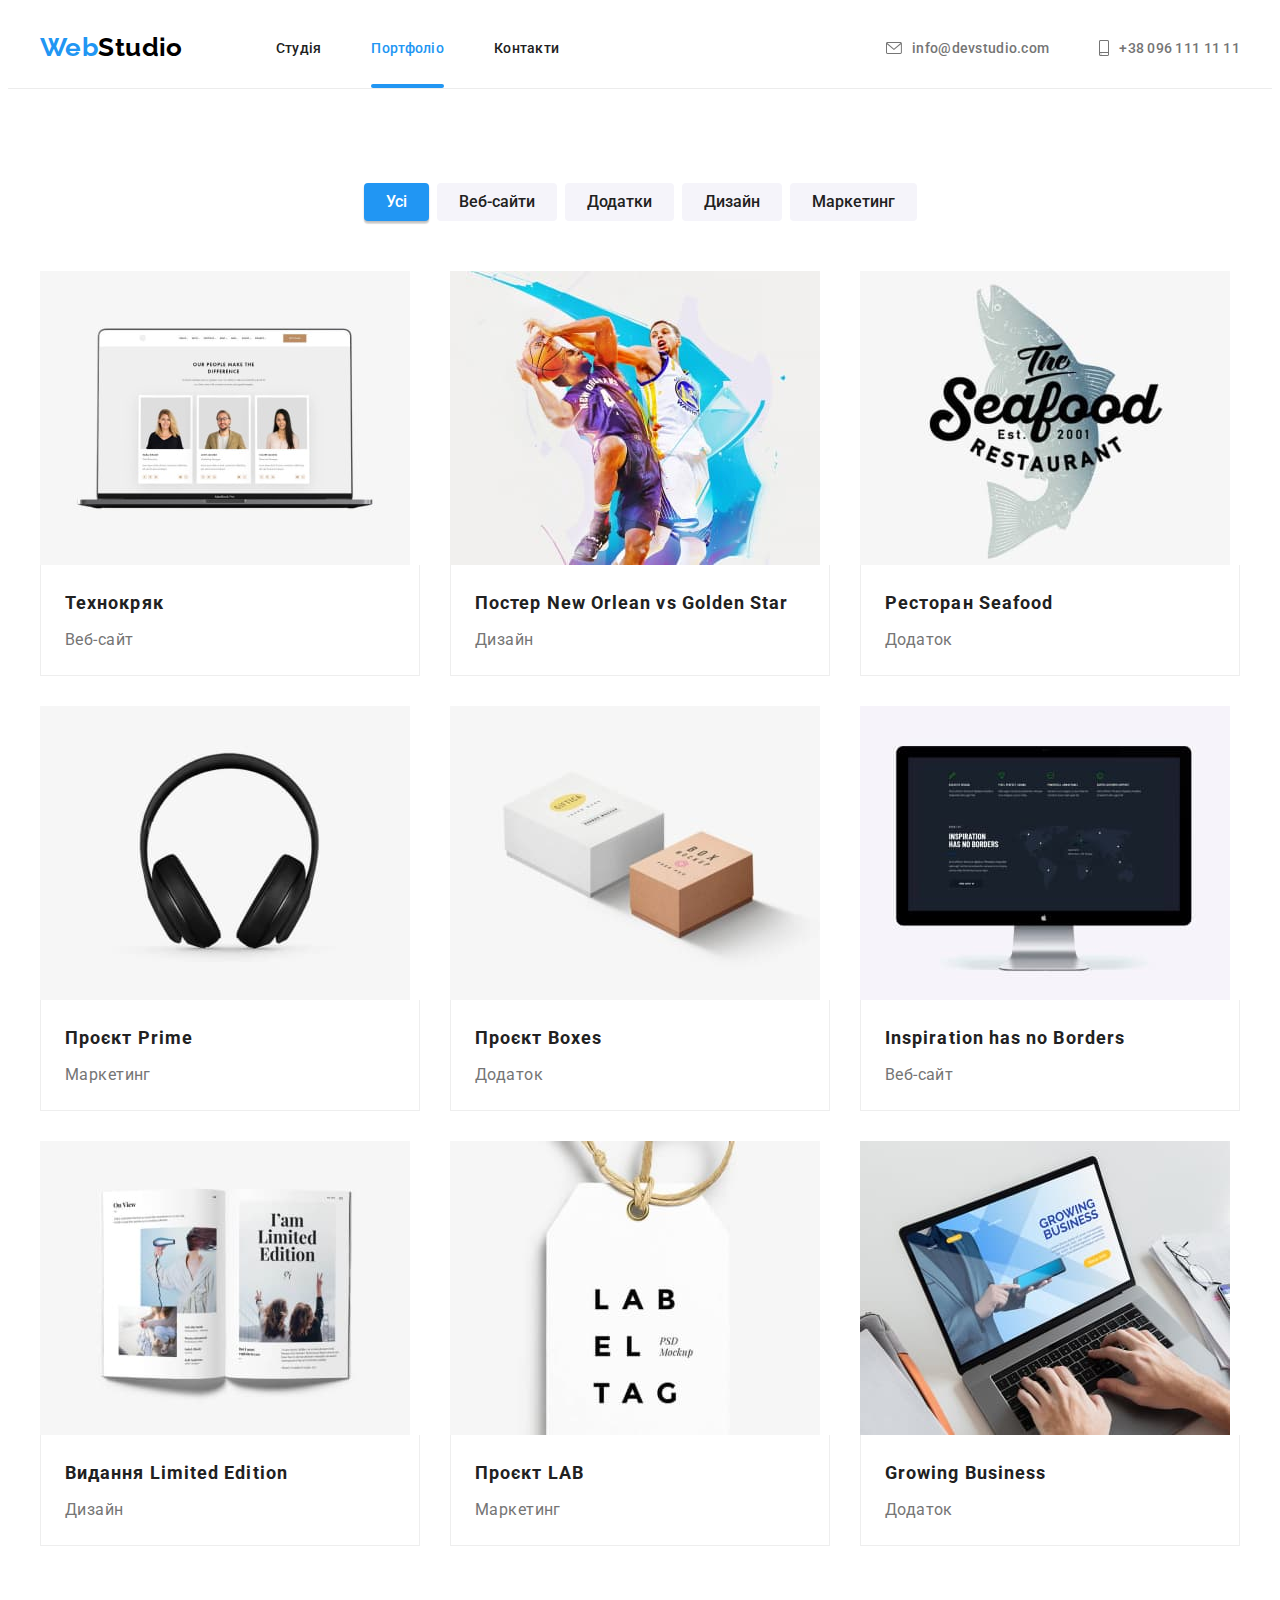
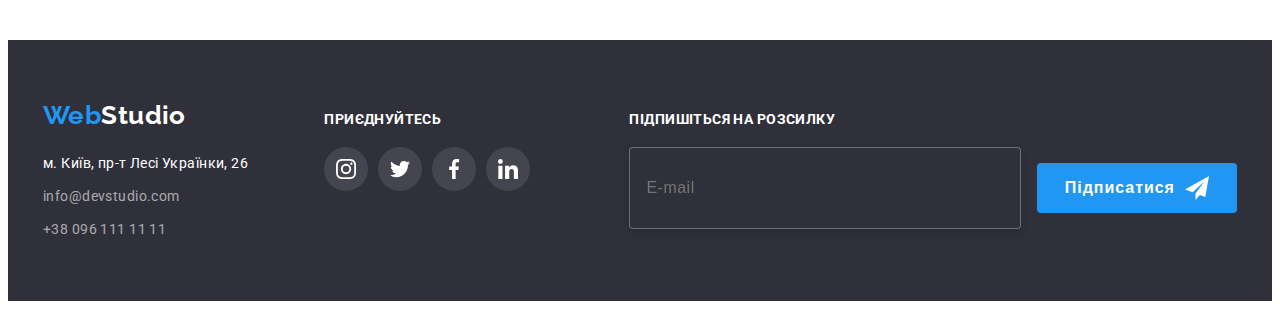
==== commit 1c0ca4fc: "fixed header" ====
--- a/portfolio.html
+++ b/portfolio.html
@@ -19,11 +19,11 @@
       referrerpolicy="no-referrer"
     />
     <link rel="stylesheet" href="./css/styles.css" />
-     <link rel="stylesheet" href="./css/main.min.css" />
+    <link rel="stylesheet" href="./css/main.min.css" />
   </head>
   <body>
     <!-- Header -->
-     <header class="header">
+    <header class="header">
       <div class="container header__container">
         <nav class="navigation">
           <a class="logo header__logo link" href="./index.html"
@@ -45,7 +45,7 @@
           <ul class="contacts__menu list">
             <li class="contacts__item">
               <a class="contacts__link link" href="mailto:info@devstudio.com">
-                <svg class="contacts__contacts__icon" width="16" height="12">
+                <svg class="contacts__icon" width="16" height="12">
                   <use href="./images/icons.svg#icon-mail-head"></use>
                 </svg>
                 info@devstudio.com
@@ -106,13 +106,13 @@
             </li>
             <li class="portfolio-hero-item">
               <a class="portfolio-link link" href="">
-                 <div class="portfolio-overlay">
-                <img src="./images/portfolio2.jpg" alt="постер" width="370" height="295" />
-                <p class="portfolio-overlay-text">
-                  Ресурс пропонує комплексні пропозиції з різним рівнем функціоналу та сервісів. Все
-                  це дозволить відвідувачу отримати вичерпні відомості про компанію чи приватну
-                  особу.
-                </p>
+                <div class="portfolio-overlay">
+                  <img src="./images/portfolio2.jpg" alt="постер" width="370" height="295" />
+                  <p class="portfolio-overlay-text">
+                    Ресурс пропонує комплексні пропозиції з різним рівнем функціоналу та сервісів.
+                    Все це дозволить відвідувачу отримати вичерпні відомості про компанію чи
+                    приватну особу.
+                  </p>
                 </div>
                 <div class="portfolio-item-box">
                   <h2 class="portfolio-title">Постер New Orlean vs Golden Star</h2>
@@ -122,18 +122,18 @@
             </li>
             <li class="portfolio-hero-item">
               <a class="portfolio-link link" href="">
-                 <div class="portfolio-overlay">
-                <img
-                  src="./images/portfolio3.jpg"
-                  alt="логотип-ресторану"
-                  width="370"
-                  height="295"
-                />
-                <p class="portfolio-overlay-text">
-                  Ресурс пропонує комплексні пропозиції з різним рівнем функціоналу та сервісів. Все
-                  це дозволить відвідувачу отримати вичерпні відомості про компанію чи приватну
-                  особу.
-                </p>
+                <div class="portfolio-overlay">
+                  <img
+                    src="./images/portfolio3.jpg"
+                    alt="логотип-ресторану"
+                    width="370"
+                    height="295"
+                  />
+                  <p class="portfolio-overlay-text">
+                    Ресурс пропонує комплексні пропозиції з різним рівнем функціоналу та сервісів.
+                    Все це дозволить відвідувачу отримати вичерпні відомості про компанію чи
+                    приватну особу.
+                  </p>
                 </div>
                 <div class="portfolio-item-box">
                   <h2 class="portfolio-title">Ресторан Seafood</h2>
@@ -143,13 +143,13 @@
             </li>
             <li class="portfolio-hero-item">
               <a class="portfolio-link link" href="">
-                 <div class="portfolio-overlay">
-                <img src="./images/portfolio4.jpg" alt="навушники" width="370" height="295" />
-                <p class="portfolio-overlay-text">
-                  Ресурс пропонує комплексні пропозиції з різним рівнем функціоналу та сервісів. Все
-                  це дозволить відвідувачу отримати вичерпні відомості про компанію чи приватну
-                  особу.
-                </p>
+                <div class="portfolio-overlay">
+                  <img src="./images/portfolio4.jpg" alt="навушники" width="370" height="295" />
+                  <p class="portfolio-overlay-text">
+                    Ресурс пропонує комплексні пропозиції з різним рівнем функціоналу та сервісів.
+                    Все це дозволить відвідувачу отримати вичерпні відомості про компанію чи
+                    приватну особу.
+                  </p>
                 </div>
                 <div class="portfolio-item-box">
                   <h2 class="portfolio-title">Проєкт Prime</h2>
@@ -159,13 +159,13 @@
             </li>
             <li class="portfolio-hero-item">
               <a class="portfolio-link link" href="">
-                 <div class="portfolio-overlay">
-                <img src="./images/portfolio5.jpg" alt="коробки" width="370" height="295" />
-                <p class="portfolio-overlay-text">
-                  Ресурс пропонує комплексні пропозиції з різним рівнем функціоналу та сервісів. Все
-                  це дозволить відвідувачу отримати вичерпні відомості про компанію чи приватну
-                  особу.
-                </p>
+                <div class="portfolio-overlay">
+                  <img src="./images/portfolio5.jpg" alt="коробки" width="370" height="295" />
+                  <p class="portfolio-overlay-text">
+                    Ресурс пропонує комплексні пропозиції з різним рівнем функціоналу та сервісів.
+                    Все це дозволить відвідувачу отримати вичерпні відомості про компанію чи
+                    приватну особу.
+                  </p>
                 </div>
                 <div class="portfolio-item-box">
                   <h2 class="portfolio-title">Проєкт Boxes</h2>
@@ -175,13 +175,13 @@
             </li>
             <li class="portfolio-hero-item">
               <a class="portfolio-link link" href="">
-                 <div class="portfolio-overlay">
-                <img src="./images/portfolio6.jpg" alt="монітор" width="370" height="295" />
-                <p class="portfolio-overlay-text">
-                  Ресурс пропонує комплексні пропозиції з різним рівнем функціоналу та сервісів. Все
-                  це дозволить відвідувачу отримати вичерпні відомості про компанію чи приватну
-                  особу.
-                </p>
+                <div class="portfolio-overlay">
+                  <img src="./images/portfolio6.jpg" alt="монітор" width="370" height="295" />
+                  <p class="portfolio-overlay-text">
+                    Ресурс пропонує комплексні пропозиції з різним рівнем функціоналу та сервісів.
+                    Все це дозволить відвідувачу отримати вичерпні відомості про компанію чи
+                    приватну особу.
+                  </p>
                 </div>
                 <div class="portfolio-item-box">
                   <h2 class="portfolio-title">Inspiration has no Borders</h2>
@@ -191,13 +191,13 @@
             </li>
             <li class="portfolio-hero-item">
               <a class="portfolio-link link" href="">
-                 <div class="portfolio-overlay">
-                <img src="./images/portfolio7.jpg" alt="книга" width="370" height="295" />
-                <p class="portfolio-overlay-text">
-                  Ресурс пропонує комплексні пропозиції з різним рівнем функціоналу та сервісів. Все
-                  це дозволить відвідувачу отримати вичерпні відомості про компанію чи приватну
-                  особу.
-                </p>
+                <div class="portfolio-overlay">
+                  <img src="./images/portfolio7.jpg" alt="книга" width="370" height="295" />
+                  <p class="portfolio-overlay-text">
+                    Ресурс пропонує комплексні пропозиції з різним рівнем функціоналу та сервісів.
+                    Все це дозволить відвідувачу отримати вичерпні відомості про компанію чи
+                    приватну особу.
+                  </p>
                 </div>
                 <div class="portfolio-item-box">
                   <h2 class="portfolio-title">Видання Limited Edition</h2>
@@ -207,13 +207,13 @@
             </li>
             <li class="portfolio-hero-item">
               <a class="portfolio-link link" href="">
-                 <div class="portfolio-overlay">
-                <img src="./images/portfolio8.jpg" alt="бірка" width="370" height="295" />
-                <p class="portfolio-overlay-text">
-                  Ресурс пропонує комплексні пропозиції з різним рівнем функціоналу та сервісів. Все
-                  це дозволить відвідувачу отримати вичерпні відомості про компанію чи приватну
-                  особу.
-                </p>
+                <div class="portfolio-overlay">
+                  <img src="./images/portfolio8.jpg" alt="бірка" width="370" height="295" />
+                  <p class="portfolio-overlay-text">
+                    Ресурс пропонує комплексні пропозиції з різним рівнем функціоналу та сервісів.
+                    Все це дозволить відвідувачу отримати вичерпні відомості про компанію чи
+                    приватну особу.
+                  </p>
                 </div>
                 <div class="portfolio-item-box">
                   <h2 class="portfolio-title">Проєкт LAB</h2>
@@ -223,13 +223,13 @@
             </li>
             <li class="portfolio-hero-item">
               <a class="portfolio-link link" href="">
-                 <div class="portfolio-overlay">
-                <img src="./images/portfolio9.jpg" alt="ноутбук" width="370" height="295" />
-                <p class="portfolio-overlay-text">
-                  Ресурс пропонує комплексні пропозиції з різним рівнем функціоналу та сервісів. Все
-                  це дозволить відвідувачу отримати вичерпні відомості про компанію чи приватну
-                  особу.
-                </p>
+                <div class="portfolio-overlay">
+                  <img src="./images/portfolio9.jpg" alt="ноутбук" width="370" height="295" />
+                  <p class="portfolio-overlay-text">
+                    Ресурс пропонує комплексні пропозиції з різним рівнем функціоналу та сервісів.
+                    Все це дозволить відвідувачу отримати вичерпні відомості про компанію чи
+                    приватну особу.
+                  </p>
                 </div>
                 <div class="portfolio-item-box">
                   <h2 class="portfolio-title">Growing Business</h2>
--- a/css/main.min.css
+++ b/css/main.min.css
@@ -1 +1 @@
-:root{--accent-color: #2196f3;--primary-text-color: #212121;--secondary-text-color: #757575;--hero-footer-color: #2f303a;--background-text-color: #ffffff;--svg-primary-color: #afb1b8;--background-section-color: #f5f5f5;--transition-duration: 250ms;--transition-timing-function: cubic-bezier(0.4, 0, 0.2, 1)}p,h1,h2,h3{margin:0}ul{margin:0;padding:0}.link{text-decoration:none}.list{list-style:none}img{display:block;max-width:100%;height:auto}body{font-family:"Roboto",sans-serif;font-size:14px;color:var(--primary-text-color);background-color:var(--background-text-color);letter-spacing:.03em}.container{width:1200px;padding-left:15px;padding-right:15px;margin:0 auto}.btn{font-weight:700;font-size:11px;line-height:1.875;letter-spacing:.06em;border-radius:4px;height:50px;color:var(--background-text-color);background:var(--accent-color);border:none;cursor:pointer}.logo{font-family:"Raleway";font-style:normal;font-weight:700;font-size:26px;line-height:1.1923076923;display:inline-block}.section{padding:94px 0}.visually-hidden{position:absolute;white-space:nowrap;width:1px;height:1px;overflow:hidden;border:0;padding:0;clip:rect(0 0 0 0);-webkit-clip-path:inset(50%);clip-path:inset(50%);margin:-1px}.section__title{font-size:36px;line-height:1.1666666667;margin-bottom:50px;text-align:center}.backdrop{position:fixed;top:0;width:100%;height:100%;background-color:rgba(0,0,0,.2);-webkit-transition:opacity var(--transition-duration) var(--transition-timing-function),visibility var(--transition-duration) var(--transition-timing-function);transition:opacity var(--transition-duration) var(--transition-timing-function),visibility var(--transition-duration) var(--transition-timing-function)}.modal{width:528px;min-height:581px;background-color:var(--background-text-color);-webkit-box-shadow:0px 1px 3px rgba(0,0,0,.12),0px 1px 1px rgba(0,0,0,.14),0px 2px 1px rgba(0,0,0,.2);box-shadow:0px 1px 3px rgba(0,0,0,.12),0px 1px 1px rgba(0,0,0,.14),0px 2px 1px rgba(0,0,0,.2);border-radius:4px;position:absolute;top:50%;left:50%;-webkit-transform:translate(-50%, -50%);transform:translate(-50%, -50%);padding:40px}.modal-btn{width:30px;height:30px;border:1px solid rgba(0,0,0,.1);background-color:var(--background-text-color);border-radius:50%;position:absolute;top:8px;right:8px;display:-webkit-box;display:-ms-flexbox;display:flex;-webkit-box-pack:center;-ms-flex-pack:center;justify-content:center;-webkit-box-align:center;-ms-flex-align:center;align-items:center;cursor:pointer;-webkit-transition:fill var(--transition-duration) var(--transition-timing-function);transition:fill var(--transition-duration) var(--transition-timing-function)}.modal-btn:hover,.modal-btn:focus{fill:var(--accent-color)}.is-hidden{opacity:0;visibility:hidden;pointer-events:none}.modal-title{text-align:center;font-size:20px;line-height:1.15;text-align:center;color:var(--primary-text-color);margin-bottom:12px}.modal-field{margin-bottom:10px}.modal-field:nth-child(4){margin-bottom:20px}.label-name{font-weight:400;font-size:12px;line-height:1.1666666667;letter-spacing:.01em;color:var(--secondary-text-color);margin-bottom:5px;display:inline-block}.input-wrap{position:relative}.modal-input{width:100%;height:40px;border:1px solid rgba(33,33,33,.2);border-radius:4px;display:inline-block;outline:rgba(0,0,0,0);cursor:pointer;padding:12px 12px 12px 42px;-webkit-transition:border-color var(--transition-duration) var(--transition-timing-function);transition:border-color var(--transition-duration) var(--transition-timing-function)}.modal-input:focus{border-color:var(--accent-color)}.input-icon{position:absolute;top:50%;-webkit-transform:translateY(-50%);transform:translateY(-50%);left:15px;-webkit-transition:fill var(--transition-duration) var(--transition-timing-function);transition:fill var(--transition-duration) var(--transition-timing-function)}.modal-input:focus+.input-icon{fill:var(--accent-color)}.form-comment{display:block;width:100%;height:120px;resize:none;border:1px solid rgba(33,33,33,.2);border-radius:4px;outline:rgba(0,0,0,0);padding:16px 12px;cursor:pointer;-webkit-transition:border-color var(--transition-duration) var(--transition-timing-function);transition:border-color var(--transition-duration) var(--transition-timing-function)}.form-comment:focus{border-color:var(--accent-color)}.modal-checkbox{margin-bottom:30px}.checkbox-text{line-height:1.71;-webkit-box-align:center;-ms-flex-align:center;align-items:center;display:-webkit-box;display:-ms-flexbox;display:flex;cursor:pointer;padding-left:12px}.checkbox-text span{width:16px;height:15px;border:2px solid #111319;border-radius:2px;margin-right:8px;display:-webkit-box;display:-ms-flexbox;display:flex;-webkit-box-align:center;-ms-flex-align:center;align-items:center;-webkit-box-pack:center;-ms-flex-pack:center;justify-content:center;fill:rgba(0,0,0,0);-webkit-transition:fill var(--transition-duration) var(--transition-timing-function),background-color var(--transition-duration) var(--transition-timing-function);transition:fill var(--transition-duration) var(--transition-timing-function),background-color var(--transition-duration) var(--transition-timing-function)}.checkbox-text .input-check:checked+span{background-color:var(--accent-color);fill:var(--background-text-color);border-color:rgba(0,0,0,0)}.policy-text{font-size:14px;line-height:1.71;color:var(--secondary-text-color);margin-left:8px}.policy-link{font-size:14px;line-height:1.71;color:var(--accent-color)}.modal-send-btn{border:none;background-color:var(--accent-color);-webkit-box-shadow:0px 4px 4px rgba(0,0,0,.15);box-shadow:0px 4px 4px rgba(0,0,0,.15);border-radius:4px;display:block;min-width:200px;height:50px;padding:10px 52px;font-weight:700;font-size:16px;line-height:1.88;-webkit-box-align:center;-ms-flex-align:center;align-items:center;text-align:center;letter-spacing:.06em;color:var(--background-text-color);margin:0 auto;cursor:pointer;-webkit-transition:background-color var(--transition-duration) var(--transition-timing-function);transition:background-color var(--transition-duration) var(--transition-timing-function)}.modal-send-btn:hover,.modal-send-btn:focus{background-color:#188ce8}.header{border-bottom:1px solid #ececec;height:80px}.header__container,.navigation{display:-webkit-box;display:-ms-flexbox;display:flex;-webkit-box-align:center;-ms-flex-align:center;align-items:center}.header__logo{color:var(--accent-color);margin-right:93px;padding-top:24px;padding-bottom:25px;display:inline-block}.logo__text{color:#000}.menu{display:-webkit-box;display:-ms-flexbox;display:flex}.menu__item:not(:last-child){margin-right:50px}.menu__link{font-weight:500;line-height:1.1428571429;letter-spacing:.02em;color:var(--primary-text-color);display:inline-block;padding-top:32px;padding-bottom:32px;position:relative;-webkit-transition:color var(--transition-duration) var(--transition-timing-function);transition:color var(--transition-duration) var(--transition-timing-function)}.menu__link:hover,.menu__link:focus{color:var(--accent-color)}.menu__link.current{color:var(--accent-color)}.menu__link::after{content:"";display:block;width:100%;height:4px;background:#2196f3;border-radius:2px;left:0;bottom:0;position:absolute;opacity:0}.menu__link:hover::after,.menu__link:focus::after{content:"";width:100%;height:4px;background-color:var(--accent-color);border-radius:2px;left:0;bottom:0;position:absolute}.menu__link.current::after{opacity:1}.contacts{margin-left:auto}.contacts__menu{display:-webkit-box;display:-ms-flexbox;display:flex;gap:50px}.contacts__link{font-weight:500;line-height:1.1428571429;letter-spacing:.02em;color:var(--secondary-text-color);display:-webkit-box;display:-ms-flexbox;display:flex;-webkit-box-align:center;-ms-flex-align:center;align-items:center;padding-top:32px;padding-bottom:32px;-webkit-transition:color var(--transition-duration) var(--transition-timing-function);transition:color var(--transition-duration) var(--transition-timing-function)}.contacts__link:hover,.contacts__link:focus{color:var(--accent-color)}.contacts__icon{margin-right:10px;fill:currentColor}.contacts__icon:hover,.contacts__icon:focus{fill:var(--accent-color)}.hero{background-color:var(--hero-footer-color);padding:200px 0;text-align:center;max-width:1600px;height:600px;background-image:-webkit-gradient(linear, left top, left bottom, from(rgba(47, 48, 58, 0.4)), to(rgba(47, 48, 58, 0.4))),url(../images/hero.jpg);background-image:linear-gradient(rgba(47, 48, 58, 0.4), rgba(47, 48, 58, 0.4)),url(../images/hero.jpg);background-size:cover;background-position:center;background-repeat:no-repeat;margin:0 auto}.hero__title{font-weight:900;font-size:44px;line-height:1.3636363636;letter-spacing:.06em;text-transform:uppercase;color:var(--background-text-color);max-width:696px;margin:0 auto 30px}.order__btn{min-width:216px;margin:0 auto}.values{border-color:var(--background-text-color)}.values__list{display:-webkit-box;display:-ms-flexbox;display:flex}.values__item:not(:last-child){margin-right:30px}.values__img{width:270px;height:120px;background:#f5f4fa;border-radius:4px;gap:30px;margin-bottom:30px;-webkit-box-align:center;-ms-flex-align:center;align-items:center;-webkit-box-pack:center;-ms-flex-pack:center;justify-content:center;display:-webkit-box;display:-ms-flexbox;display:flex}.values__icon{-webkit-box-align:center;-ms-flex-align:center;align-items:center;-webkit-box-pack:center;-ms-flex-pack:center;justify-content:center}.values__title{font-size:14px;line-height:1.1428571429;text-transform:uppercase;margin-bottom:10px}.values__text{line-height:1.7142857143;color:var(--secondary-text-color);min-width:270px}.gallery{padding-top:0;background-color:var(--background-text-color)}.gallery__list{display:-webkit-box;display:-ms-flexbox;display:flex}.gallery__item{width:calc((100% - 60px)/3);position:relative}.gallery__item:not(:last-child){margin-right:30px}.gallery__bottom-text{width:370px;height:70px;bottom:0;left:0;color:var(--background-text-color);line-height:1.1428571429;font-weight:700;text-align:center;text-transform:uppercase;background-color:rgba(53,56,95,.8);padding-top:27px;padding-bottom:27px;position:absolute}.team{background:#f5f4fa}.team-list{display:-webkit-box;display:-ms-flexbox;display:flex}.team-item{width:calc((100% - 90px)/4);-webkit-box-shadow:0px 1px 3px rgba(0,0,0,.12),0px 1px 1px rgba(0,0,0,.14),0px 2px 1px rgba(0,0,0,.2);box-shadow:0px 1px 3px rgba(0,0,0,.12),0px 1px 1px rgba(0,0,0,.14),0px 2px 1px rgba(0,0,0,.2);border-radius:0px 0px 4px 4px}.team-item:not(:last-child){margin-right:30px}.team-section{padding:30px 0;background:#fff;border-radius:0px 0px 4px 4px;text-align:center}.team-title-name{font-weight:500;font-size:16px;line-height:1.1875;margin-bottom:10px}.team-bottom-text{font-size:16px;line-height:1.1875;color:var(--secondary-text-color);margin-bottom:16px}.team-soc-list{display:-webkit-box;display:-ms-flexbox;display:flex;-webkit-box-pack:center;-ms-flex-pack:center;justify-content:center;gap:10px}.team-soc-link{width:44px;height:44px;border-radius:50%;background-color:var(--background-text-color);display:-webkit-box;display:-ms-flexbox;display:flex;-webkit-box-align:center;-ms-flex-align:center;align-items:center;-webkit-box-pack:center;-ms-flex-pack:center;justify-content:center;-webkit-transition:background-color var(--transition-duration) var(--transition-timing-function),fill var(--transition-duration) var(--transition-timing-function);transition:background-color var(--transition-duration) var(--transition-timing-function),fill var(--transition-duration) var(--transition-timing-function)}.team-soc-link:hover,.team-soc-link:focus{background-color:var(--accent-color)}.team-soc-icon{fill:var(--svg-primary-color)}.team-soc-link:hover .team-soc-icon,.team-soc-link:focus .team-soc-icon{fill:var(--background-text-color)}.customer{background-color:var(--background-text-color)}.customer-title{font-size:36px;line-height:1.1666666667;text-align:center;color:var(--primary-text-color);margin-bottom:50px}.customer-list{display:-webkit-box;display:-ms-flexbox;display:flex;gap:30px}.customer-link{width:170px;height:92px;border:1px solid var(--svg-primary-color);border-radius:4px;display:-webkit-box;display:-ms-flexbox;display:flex;-webkit-box-align:center;-ms-flex-align:center;align-items:center;-webkit-box-pack:center;-ms-flex-pack:center;justify-content:center;-webkit-transition:border-color var(--transition-duration) var(--transition-timing-function);transition:border-color var(--transition-duration) var(--transition-timing-function)}.customer-link:hover,.customer-link:focus{border-color:var(--accent-color)}.customer-icon{fill:var(--svg-primary-color);height:60px;-webkit-transition:fill var(--transition-duration) var(--transition-timing-function);transition:fill var(--transition-duration) var(--transition-timing-function)}.customer-link:hover .customer-icon,.customer-link:focus .customer-icon{fill:var(--accent-color)}.footer{background:var(--hero-footer-color);padding:60px 0}.footer-wrap{display:-webkit-box;display:-ms-flexbox;display:flex;-webkit-box-align:baseline;-ms-flex-align:baseline;align-items:baseline;-ms-flex-pack:distribute;justify-content:space-around}.footer-contacts-box{margin-right:70px}.footer-logo{display:inline-block;margin-bottom:20px;color:var(--accent-color)}.footer-logo-part{color:var(--background-text-color)}.footer-contacts-address{font-size:14px;font-style:normal;line-height:1.7142857143;color:var(--background-text-color);margin-bottom:9px}.footer-contats-list li:not(:last-child){margin-bottom:9px}.footer-contacts-link{line-height:1.7142857143;color:rgba(255,255,255,.6);-webkit-transition:color var(--transition-duration) var(--transition-timing-function);transition:color var(--transition-duration) var(--transition-timing-function)}.footer-contacts-link:hover,.footer-contacts-link:focus{color:var(--accent-color)}.footer-social{margin-right:93px}.footer-social-text{display:inline-block;font-weight:700;font-size:14px;line-height:1.1428571429;text-transform:uppercase;color:var(--background-text-color);margin-bottom:20px;color:var(--background-text-color)}.footer-social-list{display:-webkit-box;display:-ms-flexbox;display:flex;gap:10px}.footer-social-link{width:44px;height:44px;border-radius:50%;background-color:rgba(255,255,255,.1);display:-webkit-box;display:-ms-flexbox;display:flex;-webkit-box-align:center;-ms-flex-align:center;align-items:center;-webkit-box-pack:center;-ms-flex-pack:center;justify-content:center;-webkit-transition:background-color var(--transition-duration) var(--transition-timing-function);transition:background-color var(--transition-duration) var(--transition-timing-function)}.footer-social-link:hover,.footer-social-link:focus{background-color:var(--accent-color)}.footer-social-icon{fill:var(--background-text-color)}.footer-social-link:hover .footer-social-icon,.footer-social-link:focus .footer-social-icon{fill:var(--background-text-color)}.footer-input-text{font-weight:700;line-height:1.1428571429;text-transform:uppercase;color:var(--background-text-color);margin-bottom:20px}.footer-input{border:1px solid rgba(255,255,255,.3);border-radius:4px;min-width:358px;height:50px;color:rgba(255,255,255,.6);background-color:#2f303a;font-weight:400;font-size:16px;line-height:1.25;letter-spacing:.03em;-webkit-filter:drop-shadow(0px 4px 4px rgba(0, 0, 0, 0.15));filter:drop-shadow(0px 4px 4px rgba(0, 0, 0, 0.15));border-radius:4px;outline:rgba(0,0,0,0);padding:15px 16px}.footer-input-button{-webkit-box-align:center;-ms-flex-align:center;align-items:center;text-align:center;min-width:200px;margin-left:12px;-webkit-box-pack:center;-ms-flex-pack:center;justify-content:center;gap:10px;display:-webkit-inline-box;display:-ms-inline-flexbox;display:inline-flex}.portfolio-navigation-list{display:-webkit-box;display:-ms-flexbox;display:flex;-webkit-box-pack:center;-ms-flex-pack:center;justify-content:center;gap:8px;margin-bottom:50px}.portfolio-btn{font-family:"Roboto";font-style:normal;font-weight:500;font-size:16px;line-height:1.625;color:var(--primary-text-color);border-radius:4px;border:rgba(0,0,0,0);padding:6px 22px;background:#f5f4fa;cursor:pointer;-webkit-transition:color var(--transition-duration) var(--transition-timing-function),background-color var(--transition-duration) var(--transition-timing-function),-webkit-box-shadow var(--transition-duration) var(--transition-timing-function);transition:color var(--transition-duration) var(--transition-timing-function),background-color var(--transition-duration) var(--transition-timing-function),-webkit-box-shadow var(--transition-duration) var(--transition-timing-function);transition:color var(--transition-duration) var(--transition-timing-function),background-color var(--transition-duration) var(--transition-timing-function),box-shadow var(--transition-duration) var(--transition-timing-function);transition:color var(--transition-duration) var(--transition-timing-function),background-color var(--transition-duration) var(--transition-timing-function),box-shadow var(--transition-duration) var(--transition-timing-function),-webkit-box-shadow var(--transition-duration) var(--transition-timing-function)}.portfolio-btn:hover,.portfolio-btn:focus,.portfolio-btn.active{color:var(--background-text-color);background-color:var(--accent-color);-webkit-box-shadow:0px 3px 1px rgba(0,0,0,.1),0px 1px 2px rgba(0,0,0,.08),0px 2px 2px rgba(0,0,0,.12);box-shadow:0px 3px 1px rgba(0,0,0,.1),0px 1px 2px rgba(0,0,0,.08),0px 2px 2px rgba(0,0,0,.12)}.portfolio-hero-list{display:-webkit-box;display:-ms-flexbox;display:flex;-ms-flex-wrap:wrap;flex-wrap:wrap;gap:30px}.portfolio-hero-item{width:calc((100% - 60px)/3);-webkit-transition:-webkit-box-shadow var(--transition-duration) var(--transition-timing-function);transition:-webkit-box-shadow var(--transition-duration) var(--transition-timing-function);transition:box-shadow var(--transition-duration) var(--transition-timing-function);transition:box-shadow var(--transition-duration) var(--transition-timing-function), -webkit-box-shadow var(--transition-duration) var(--transition-timing-function)}.portfolio-hero-item:hover,.portfolio-hero-item:focus{-webkit-box-shadow:0px 1px 1px rgba(0,0,0,.12),0px 4px 4px rgba(0,0,0,.06),1px 4px 6px rgba(0,0,0,.16);box-shadow:0px 1px 1px rgba(0,0,0,.12),0px 4px 4px rgba(0,0,0,.06),1px 4px 6px rgba(0,0,0,.16)}.portfolio-hero-item:last-child{margin-right:0}.portfolio-link{display:block}.portfolio-overlay{position:relative;overflow:hidden}.portfolio-overlay-text{font-size:18px;line-height:1.56;color:var(--background-text-color);background-color:rgba(33,150,243,.9);padding:63px 24px;position:absolute;top:0;left:0;height:100%;-webkit-transform:translateY(100%);transform:translateY(100%);-webkit-transition:-webkit-transform var(--transition-duration) var(--transition-timing-function);transition:-webkit-transform var(--transition-duration) var(--transition-timing-function);transition:transform var(--transition-duration) var(--transition-timing-function);transition:transform var(--transition-duration) var(--transition-timing-function), -webkit-transform var(--transition-duration) var(--transition-timing-function);overflow:auto}.portfolio-link:hover .portfolio-overlay-text,.portfolio-link:focus .portfolio-overlay-text{-webkit-transform:translateY(0);transform:translateY(0)}.portfolio-item-box{padding:20px 24px;border:1px solid #eee;border-top:none}.portfolio-title{font-size:18px;line-height:2;letter-spacing:.06em;color:var(--primary-text-color);margin-bottom:4px}.portfolio-text{font-size:16px;line-height:1.875;color:var(--secondary-text-color)}/*# sourceMappingURL=main.min.css.map */+:root{--accent-color: #2196f3;--primary-text-color: #212121;--secondary-text-color: #757575;--hero-footer-color: #2f303a;--background-text-color: #ffffff;--svg-primary-color: #afb1b8;--background-section-color: #f5f5f5;--transition-duration: 250ms;--transition-timing-function: cubic-bezier(0.4, 0, 0.2, 1)}p,h1,h2,h3{margin:0}ul{margin:0;padding:0}.link{text-decoration:none}.list{list-style:none}img{display:block;max-width:100%;height:auto}body{font-family:"Roboto",sans-serif;font-size:14px;color:var(--primary-text-color);background-color:var(--background-text-color);letter-spacing:.03em}.container{width:1200px;padding-left:15px;padding-right:15px;margin:0 auto}.btn{font-weight:700;font-size:16px;line-height:1.875;letter-spacing:.06em;border-radius:4px;height:50px;color:var(--background-text-color);background:var(--accent-color);border:none;cursor:pointer}.logo{font-family:"Raleway";font-style:normal;font-weight:700;font-size:26px;line-height:1.1923076923;display:inline-block}.section{padding:94px 0}.visually-hidden{position:absolute;white-space:nowrap;width:1px;height:1px;overflow:hidden;border:0;padding:0;clip:rect(0 0 0 0);-webkit-clip-path:inset(50%);clip-path:inset(50%);margin:-1px}.section__title{font-size:36px;line-height:1.1666666667;margin-bottom:50px;text-align:center}.backdrop{position:fixed;top:0;width:100%;height:100%;background-color:rgba(0,0,0,.2);-webkit-transition:opacity var(--transition-duration) var(--transition-timing-function),visibility var(--transition-duration) var(--transition-timing-function);transition:opacity var(--transition-duration) var(--transition-timing-function),visibility var(--transition-duration) var(--transition-timing-function)}.modal{width:528px;min-height:581px;background-color:var(--background-text-color);-webkit-box-shadow:0px 1px 3px rgba(0,0,0,.12),0px 1px 1px rgba(0,0,0,.14),0px 2px 1px rgba(0,0,0,.2);box-shadow:0px 1px 3px rgba(0,0,0,.12),0px 1px 1px rgba(0,0,0,.14),0px 2px 1px rgba(0,0,0,.2);border-radius:4px;position:absolute;top:50%;left:50%;-webkit-transform:translate(-50%, -50%);transform:translate(-50%, -50%);padding:40px}.modal-btn{width:30px;height:30px;border:1px solid rgba(0,0,0,.1);background-color:var(--background-text-color);border-radius:50%;position:absolute;top:8px;right:8px;display:-webkit-box;display:-ms-flexbox;display:flex;-webkit-box-pack:center;-ms-flex-pack:center;justify-content:center;-webkit-box-align:center;-ms-flex-align:center;align-items:center;cursor:pointer;-webkit-transition:fill var(--transition-duration) var(--transition-timing-function);transition:fill var(--transition-duration) var(--transition-timing-function)}.modal-btn:hover,.modal-btn:focus{fill:var(--accent-color)}.is-hidden{opacity:0;visibility:hidden;pointer-events:none}.modal-title{text-align:center;font-size:20px;line-height:1.15;text-align:center;color:var(--primary-text-color);margin-bottom:12px}.modal-field{margin-bottom:10px}.modal-field:nth-child(4){margin-bottom:20px}.label-name{font-weight:400;font-size:12px;line-height:1.1666666667;letter-spacing:.01em;color:var(--secondary-text-color);margin-bottom:5px;display:inline-block}.input-wrap{position:relative}.modal-input{width:100%;height:40px;border:1px solid rgba(33,33,33,.2);border-radius:4px;display:inline-block;outline:rgba(0,0,0,0);cursor:pointer;padding:12px 12px 12px 42px;-webkit-transition:border-color var(--transition-duration) var(--transition-timing-function);transition:border-color var(--transition-duration) var(--transition-timing-function)}.modal-input:focus{border-color:var(--accent-color)}.input-icon{position:absolute;top:50%;-webkit-transform:translateY(-50%);transform:translateY(-50%);left:15px;-webkit-transition:fill var(--transition-duration) var(--transition-timing-function);transition:fill var(--transition-duration) var(--transition-timing-function)}.modal-input:focus+.input-icon{fill:var(--accent-color)}.form-comment{display:block;width:100%;height:120px;resize:none;border:1px solid rgba(33,33,33,.2);border-radius:4px;outline:rgba(0,0,0,0);padding:16px 12px;cursor:pointer;-webkit-transition:border-color var(--transition-duration) var(--transition-timing-function);transition:border-color var(--transition-duration) var(--transition-timing-function)}.form-comment:focus{border-color:var(--accent-color)}.modal-checkbox{margin-bottom:30px}.checkbox-text{line-height:1.71;-webkit-box-align:center;-ms-flex-align:center;align-items:center;display:-webkit-box;display:-ms-flexbox;display:flex;cursor:pointer;padding-left:12px}.checkbox-text span{width:16px;height:15px;border:2px solid #111319;border-radius:2px;margin-right:8px;display:-webkit-box;display:-ms-flexbox;display:flex;-webkit-box-align:center;-ms-flex-align:center;align-items:center;-webkit-box-pack:center;-ms-flex-pack:center;justify-content:center;fill:rgba(0,0,0,0);-webkit-transition:fill var(--transition-duration) var(--transition-timing-function),background-color var(--transition-duration) var(--transition-timing-function);transition:fill var(--transition-duration) var(--transition-timing-function),background-color var(--transition-duration) var(--transition-timing-function)}.checkbox-text .input-check:checked+span{background-color:var(--accent-color);fill:var(--background-text-color);border-color:rgba(0,0,0,0)}.policy-text{font-size:14px;line-height:1.71;color:var(--secondary-text-color);margin-left:8px}.policy-link{font-size:14px;line-height:1.71;color:var(--accent-color)}.modal-send-btn{border:none;background-color:var(--accent-color);-webkit-box-shadow:0px 4px 4px rgba(0,0,0,.15);box-shadow:0px 4px 4px rgba(0,0,0,.15);border-radius:4px;display:block;min-width:200px;height:50px;padding:10px 52px;font-weight:700;font-size:16px;line-height:1.88;-webkit-box-align:center;-ms-flex-align:center;align-items:center;text-align:center;letter-spacing:.06em;color:var(--background-text-color);margin:0 auto;cursor:pointer;-webkit-transition:background-color var(--transition-duration) var(--transition-timing-function);transition:background-color var(--transition-duration) var(--transition-timing-function)}.modal-send-btn:hover,.modal-send-btn:focus{background-color:#188ce8}.header{border-bottom:1px solid #ececec;height:80px}.header__container,.navigation{display:-webkit-box;display:-ms-flexbox;display:flex;-webkit-box-align:center;-ms-flex-align:center;align-items:center}.header__logo{color:var(--accent-color);margin-right:93px;padding-top:24px;padding-bottom:25px;display:inline-block}.logo__text{color:#000}.menu{display:-webkit-box;display:-ms-flexbox;display:flex}.menu__item:not(:last-child){margin-right:50px}.menu__link{font-weight:500;line-height:1.1428571429;letter-spacing:.02em;color:var(--primary-text-color);display:inline-block;padding-top:32px;padding-bottom:32px;position:relative;-webkit-transition:color var(--transition-duration) var(--transition-timing-function);transition:color var(--transition-duration) var(--transition-timing-function)}.menu__link:hover,.menu__link:focus{color:var(--accent-color)}.menu__link.current{color:var(--accent-color)}.menu__link::after{content:"";display:block;width:100%;height:4px;background:#2196f3;border-radius:2px;left:0;bottom:0;position:absolute;opacity:0}.menu__link:hover::after,.menu__link:focus::after{content:"";width:100%;height:4px;background-color:var(--accent-color);border-radius:2px;left:0;bottom:0;position:absolute}.menu__link.current::after{opacity:1}.contacts{margin-left:auto}.contacts__menu{display:-webkit-box;display:-ms-flexbox;display:flex;gap:50px}.contacts__link{font-weight:500;line-height:1.1428571429;letter-spacing:.02em;color:var(--secondary-text-color);display:-webkit-box;display:-ms-flexbox;display:flex;-webkit-box-align:center;-ms-flex-align:center;align-items:center;padding-top:32px;padding-bottom:32px;-webkit-transition:color var(--transition-duration) var(--transition-timing-function);transition:color var(--transition-duration) var(--transition-timing-function)}.contacts__link:hover,.contacts__link:focus{color:var(--accent-color)}.contacts__icon{margin-right:10px;fill:currentColor}.contacts__icon:hover,.contacts__icon:focus{fill:var(--accent-color)}.hero{background-color:var(--hero-footer-color);padding:200px 0;text-align:center;max-width:1600px;height:600px;background-image:-webkit-gradient(linear, left top, left bottom, from(rgba(47, 48, 58, 0.4)), to(rgba(47, 48, 58, 0.4))),url(../images/hero.jpg);background-image:linear-gradient(rgba(47, 48, 58, 0.4), rgba(47, 48, 58, 0.4)),url(../images/hero.jpg);background-size:cover;background-position:center;background-repeat:no-repeat;margin:0 auto}.hero__title{font-weight:900;font-size:44px;line-height:1.3636363636;letter-spacing:.06em;text-transform:uppercase;color:var(--background-text-color);max-width:696px;margin:0 auto 30px}.order__btn{min-width:216px;margin:0 auto}.values{border-color:var(--background-text-color)}.values__list{display:-webkit-box;display:-ms-flexbox;display:flex}.values__item:not(:last-child){margin-right:30px}.values__img{width:270px;height:120px;background:#f5f4fa;border-radius:4px;gap:30px;margin-bottom:30px;-webkit-box-align:center;-ms-flex-align:center;align-items:center;-webkit-box-pack:center;-ms-flex-pack:center;justify-content:center;display:-webkit-box;display:-ms-flexbox;display:flex}.values__icon{-webkit-box-align:center;-ms-flex-align:center;align-items:center;-webkit-box-pack:center;-ms-flex-pack:center;justify-content:center}.values__title{font-size:14px;line-height:1.1428571429;text-transform:uppercase;margin-bottom:10px}.values__text{line-height:1.7142857143;color:var(--secondary-text-color);min-width:270px}.gallery{padding-top:0;background-color:var(--background-text-color)}.gallery__list{display:-webkit-box;display:-ms-flexbox;display:flex}.gallery__item{width:calc((100% - 60px)/3);position:relative}.gallery__item:not(:last-child){margin-right:30px}.gallery__bottom-text{width:370px;height:70px;bottom:0;left:0;color:var(--background-text-color);line-height:1.1428571429;font-weight:700;text-align:center;text-transform:uppercase;background-color:rgba(53,56,95,.8);padding-top:27px;padding-bottom:27px;position:absolute}.team{background:#f5f4fa}.team-list{display:-webkit-box;display:-ms-flexbox;display:flex}.team-item{width:calc((100% - 90px)/4);-webkit-box-shadow:0px 1px 3px rgba(0,0,0,.12),0px 1px 1px rgba(0,0,0,.14),0px 2px 1px rgba(0,0,0,.2);box-shadow:0px 1px 3px rgba(0,0,0,.12),0px 1px 1px rgba(0,0,0,.14),0px 2px 1px rgba(0,0,0,.2);border-radius:0px 0px 4px 4px}.team-item:not(:last-child){margin-right:30px}.team-section{padding:30px 0;background:#fff;border-radius:0px 0px 4px 4px;text-align:center}.team-title-name{font-weight:500;font-size:16px;line-height:1.1875;margin-bottom:10px}.team-bottom-text{font-size:16px;line-height:1.1875;color:var(--secondary-text-color);margin-bottom:16px}.team-soc-list{display:-webkit-box;display:-ms-flexbox;display:flex;-webkit-box-pack:center;-ms-flex-pack:center;justify-content:center;gap:10px}.team-soc-link{width:44px;height:44px;border-radius:50%;background-color:var(--background-text-color);display:-webkit-box;display:-ms-flexbox;display:flex;-webkit-box-align:center;-ms-flex-align:center;align-items:center;-webkit-box-pack:center;-ms-flex-pack:center;justify-content:center;-webkit-transition:background-color var(--transition-duration) var(--transition-timing-function),fill var(--transition-duration) var(--transition-timing-function);transition:background-color var(--transition-duration) var(--transition-timing-function),fill var(--transition-duration) var(--transition-timing-function)}.team-soc-link:hover,.team-soc-link:focus{background-color:var(--accent-color)}.team-soc-icon{fill:var(--svg-primary-color)}.team-soc-link:hover .team-soc-icon,.team-soc-link:focus .team-soc-icon{fill:var(--background-text-color)}.customer{background-color:var(--background-text-color)}.customer-title{font-size:36px;line-height:1.1666666667;text-align:center;color:var(--primary-text-color);margin-bottom:50px}.customer-list{display:-webkit-box;display:-ms-flexbox;display:flex;gap:30px}.customer-link{width:170px;height:92px;border:1px solid var(--svg-primary-color);border-radius:4px;display:-webkit-box;display:-ms-flexbox;display:flex;-webkit-box-align:center;-ms-flex-align:center;align-items:center;-webkit-box-pack:center;-ms-flex-pack:center;justify-content:center;-webkit-transition:border-color var(--transition-duration) var(--transition-timing-function);transition:border-color var(--transition-duration) var(--transition-timing-function)}.customer-link:hover,.customer-link:focus{border-color:var(--accent-color)}.customer-icon{fill:var(--svg-primary-color);height:60px;-webkit-transition:fill var(--transition-duration) var(--transition-timing-function);transition:fill var(--transition-duration) var(--transition-timing-function)}.customer-link:hover .customer-icon,.customer-link:focus .customer-icon{fill:var(--accent-color)}.footer{background:var(--hero-footer-color);padding:60px 0}.footer-wrap{display:-webkit-box;display:-ms-flexbox;display:flex;-webkit-box-align:baseline;-ms-flex-align:baseline;align-items:baseline;-ms-flex-pack:distribute;justify-content:space-around}.footer-contacts-box{margin-right:70px}.footer-logo{display:inline-block;margin-bottom:20px;color:var(--accent-color)}.footer-logo-part{color:var(--background-text-color)}.footer-contacts-address{font-size:14px;font-style:normal;line-height:1.7142857143;color:var(--background-text-color);margin-bottom:9px}.footer-contats-list li:not(:last-child){margin-bottom:9px}.footer-contacts-link{line-height:1.7142857143;color:rgba(255,255,255,.6);-webkit-transition:color var(--transition-duration) var(--transition-timing-function);transition:color var(--transition-duration) var(--transition-timing-function)}.footer-contacts-link:hover,.footer-contacts-link:focus{color:var(--accent-color)}.footer-social{margin-right:93px}.footer-social-text{display:inline-block;font-weight:700;font-size:14px;line-height:1.1428571429;text-transform:uppercase;color:var(--background-text-color);margin-bottom:20px;color:var(--background-text-color)}.footer-social-list{display:-webkit-box;display:-ms-flexbox;display:flex;gap:10px}.footer-social-link{width:44px;height:44px;border-radius:50%;background-color:rgba(255,255,255,.1);display:-webkit-box;display:-ms-flexbox;display:flex;-webkit-box-align:center;-ms-flex-align:center;align-items:center;-webkit-box-pack:center;-ms-flex-pack:center;justify-content:center;-webkit-transition:background-color var(--transition-duration) var(--transition-timing-function);transition:background-color var(--transition-duration) var(--transition-timing-function)}.footer-social-link:hover,.footer-social-link:focus{background-color:var(--accent-color)}.footer-social-icon{fill:var(--background-text-color)}.footer-social-link:hover .footer-social-icon,.footer-social-link:focus .footer-social-icon{fill:var(--background-text-color)}.footer-input-text{font-weight:700;line-height:1.1428571429;text-transform:uppercase;color:var(--background-text-color);margin-bottom:20px}.footer-input{border:1px solid rgba(255,255,255,.3);border-radius:4px;min-width:358px;height:50px;color:rgba(255,255,255,.6);background-color:#2f303a;font-weight:400;font-size:16px;line-height:1.25;letter-spacing:.03em;-webkit-filter:drop-shadow(0px 4px 4px rgba(0, 0, 0, 0.15));filter:drop-shadow(0px 4px 4px rgba(0, 0, 0, 0.15));border-radius:4px;outline:rgba(0,0,0,0);padding:15px 16px}.footer-input-button{-webkit-box-align:center;-ms-flex-align:center;align-items:center;text-align:center;min-width:200px;margin-left:12px;-webkit-box-pack:center;-ms-flex-pack:center;justify-content:center;gap:10px;display:-webkit-inline-box;display:-ms-inline-flexbox;display:inline-flex}.portfolio-navigation-list{display:-webkit-box;display:-ms-flexbox;display:flex;-webkit-box-pack:center;-ms-flex-pack:center;justify-content:center;gap:8px;margin-bottom:50px}.portfolio-btn{font-family:"Roboto";font-style:normal;font-weight:500;font-size:16px;line-height:1.625;color:var(--primary-text-color);border-radius:4px;border:rgba(0,0,0,0);padding:6px 22px;background:#f5f4fa;cursor:pointer;-webkit-transition:color var(--transition-duration) var(--transition-timing-function),background-color var(--transition-duration) var(--transition-timing-function),-webkit-box-shadow var(--transition-duration) var(--transition-timing-function);transition:color var(--transition-duration) var(--transition-timing-function),background-color var(--transition-duration) var(--transition-timing-function),-webkit-box-shadow var(--transition-duration) var(--transition-timing-function);transition:color var(--transition-duration) var(--transition-timing-function),background-color var(--transition-duration) var(--transition-timing-function),box-shadow var(--transition-duration) var(--transition-timing-function);transition:color var(--transition-duration) var(--transition-timing-function),background-color var(--transition-duration) var(--transition-timing-function),box-shadow var(--transition-duration) var(--transition-timing-function),-webkit-box-shadow var(--transition-duration) var(--transition-timing-function)}.portfolio-btn:hover,.portfolio-btn:focus,.portfolio-btn.active{color:var(--background-text-color);background-color:var(--accent-color);-webkit-box-shadow:0px 3px 1px rgba(0,0,0,.1),0px 1px 2px rgba(0,0,0,.08),0px 2px 2px rgba(0,0,0,.12);box-shadow:0px 3px 1px rgba(0,0,0,.1),0px 1px 2px rgba(0,0,0,.08),0px 2px 2px rgba(0,0,0,.12)}.portfolio-hero-list{display:-webkit-box;display:-ms-flexbox;display:flex;-ms-flex-wrap:wrap;flex-wrap:wrap;gap:30px}.portfolio-hero-item{width:calc((100% - 60px)/3);-webkit-transition:-webkit-box-shadow var(--transition-duration) var(--transition-timing-function);transition:-webkit-box-shadow var(--transition-duration) var(--transition-timing-function);transition:box-shadow var(--transition-duration) var(--transition-timing-function);transition:box-shadow var(--transition-duration) var(--transition-timing-function), -webkit-box-shadow var(--transition-duration) var(--transition-timing-function)}.portfolio-hero-item:hover,.portfolio-hero-item:focus{-webkit-box-shadow:0px 1px 1px rgba(0,0,0,.12),0px 4px 4px rgba(0,0,0,.06),1px 4px 6px rgba(0,0,0,.16);box-shadow:0px 1px 1px rgba(0,0,0,.12),0px 4px 4px rgba(0,0,0,.06),1px 4px 6px rgba(0,0,0,.16)}.portfolio-hero-item:last-child{margin-right:0}.portfolio-link{display:block}.portfolio-overlay{position:relative;overflow:hidden}.portfolio-overlay-text{font-size:18px;line-height:1.56;color:var(--background-text-color);background-color:rgba(33,150,243,.9);padding:63px 24px;position:absolute;top:0;left:0;height:100%;-webkit-transform:translateY(100%);transform:translateY(100%);-webkit-transition:-webkit-transform var(--transition-duration) var(--transition-timing-function);transition:-webkit-transform var(--transition-duration) var(--transition-timing-function);transition:transform var(--transition-duration) var(--transition-timing-function);transition:transform var(--transition-duration) var(--transition-timing-function), -webkit-transform var(--transition-duration) var(--transition-timing-function);overflow:auto}.portfolio-link:hover .portfolio-overlay-text,.portfolio-link:focus .portfolio-overlay-text{-webkit-transform:translateY(0);transform:translateY(0)}.portfolio-item-box{padding:20px 24px;border:1px solid #eee;border-top:none}.portfolio-title{font-size:18px;line-height:2;letter-spacing:.06em;color:var(--primary-text-color);margin-bottom:4px}.portfolio-text{font-size:16px;line-height:1.875;color:var(--secondary-text-color)}/*# sourceMappingURL=main.min.css.map */